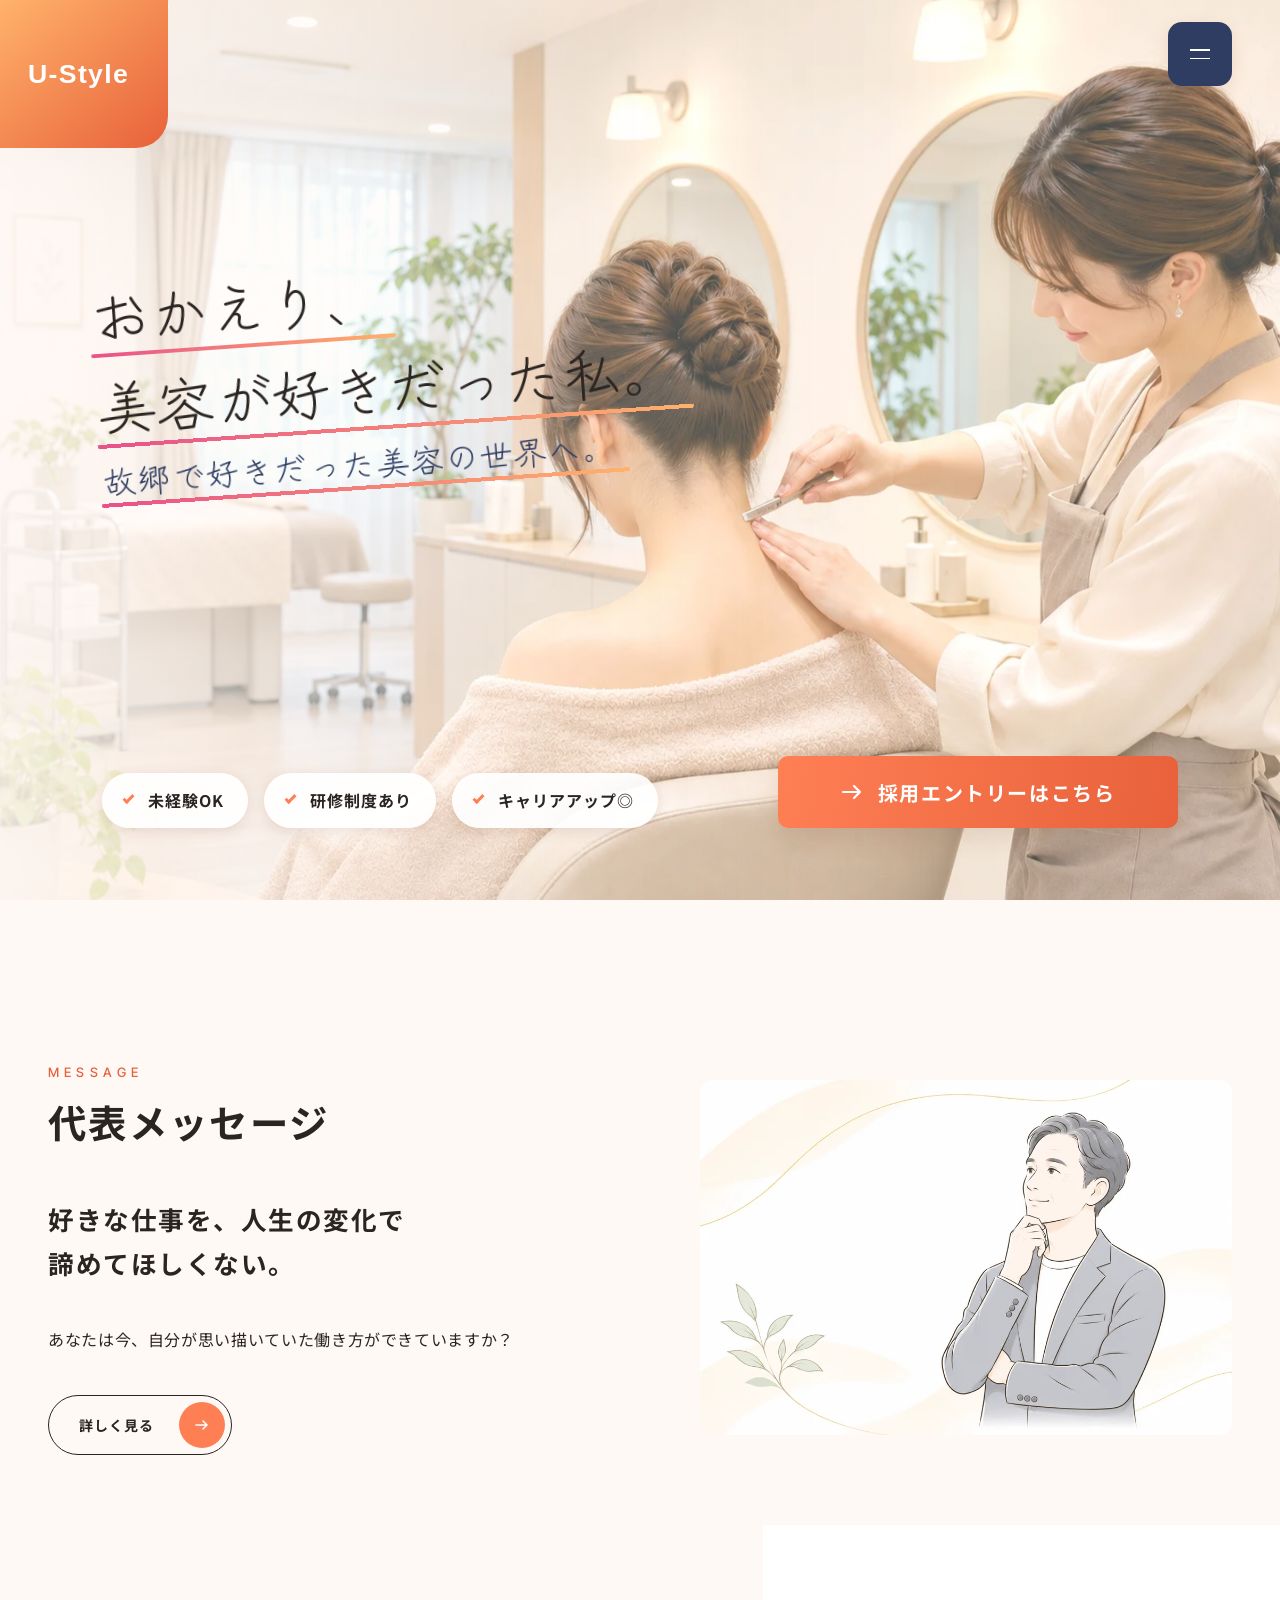
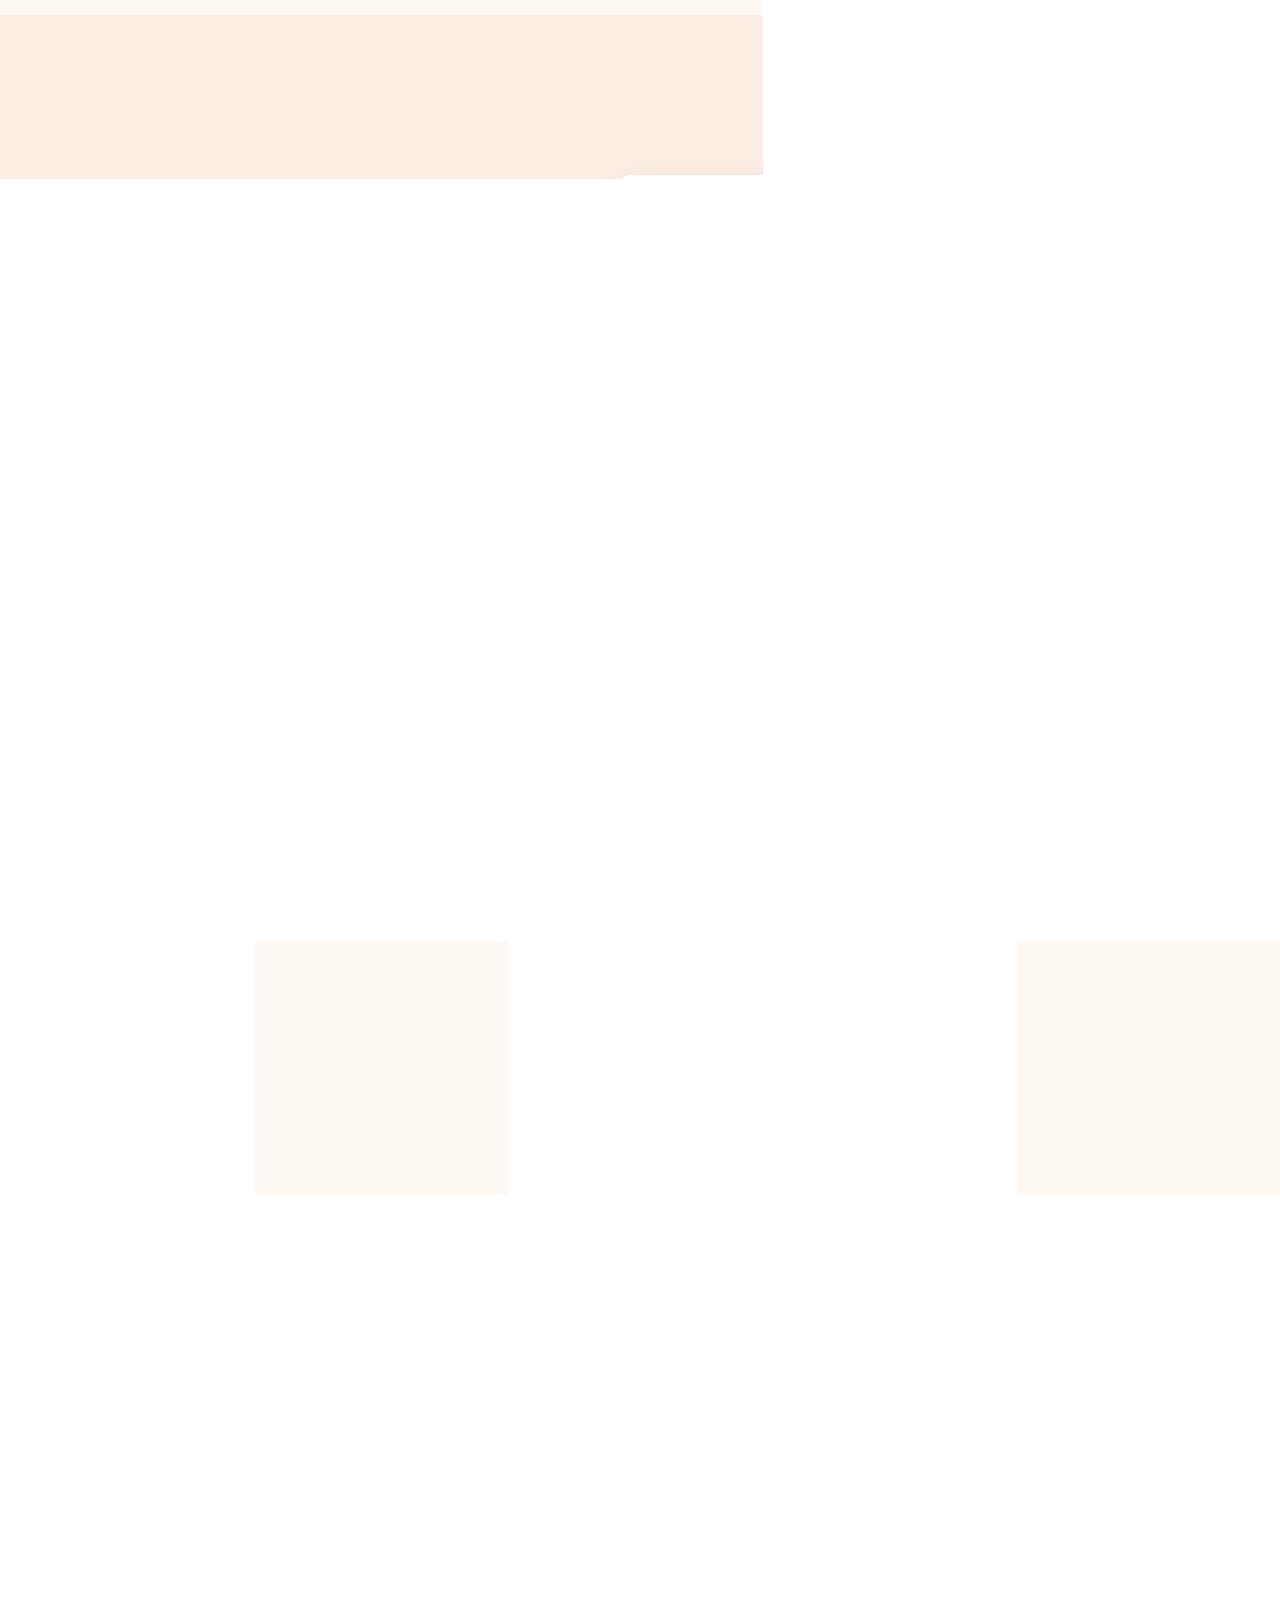
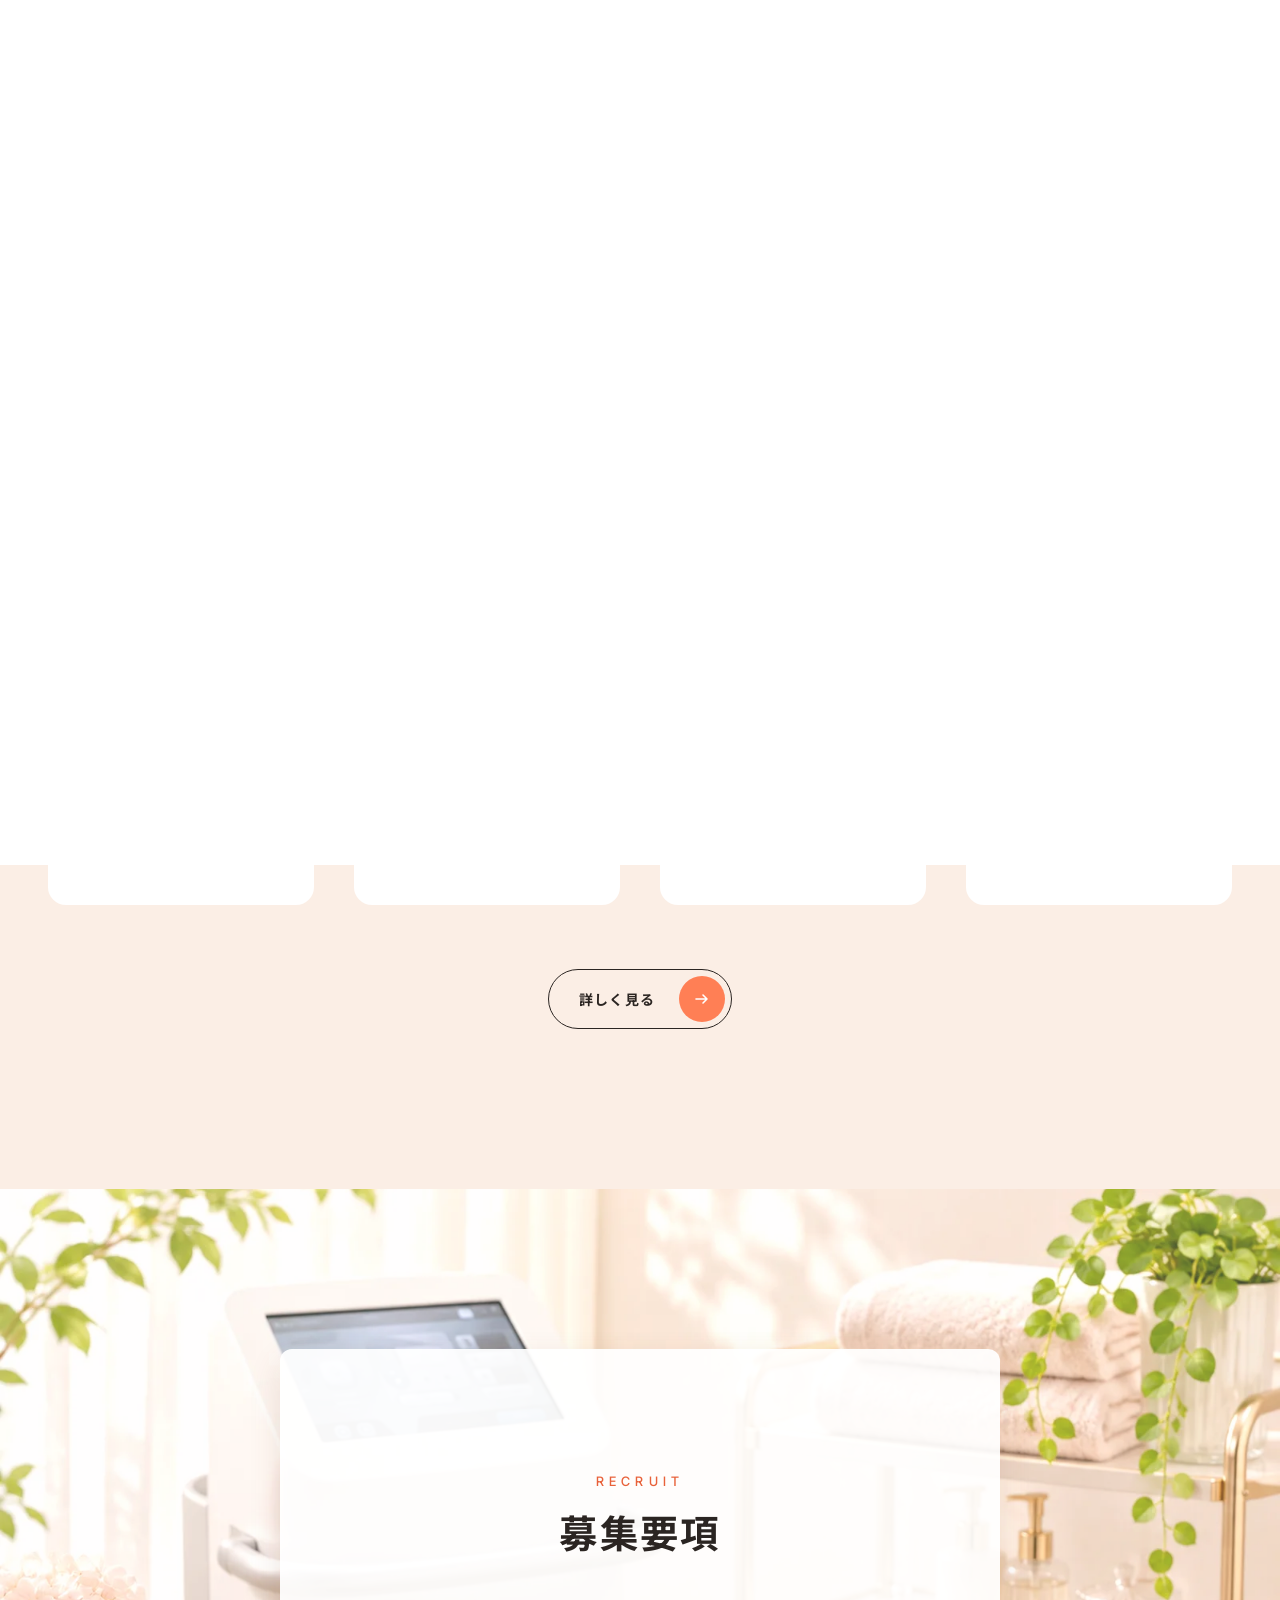
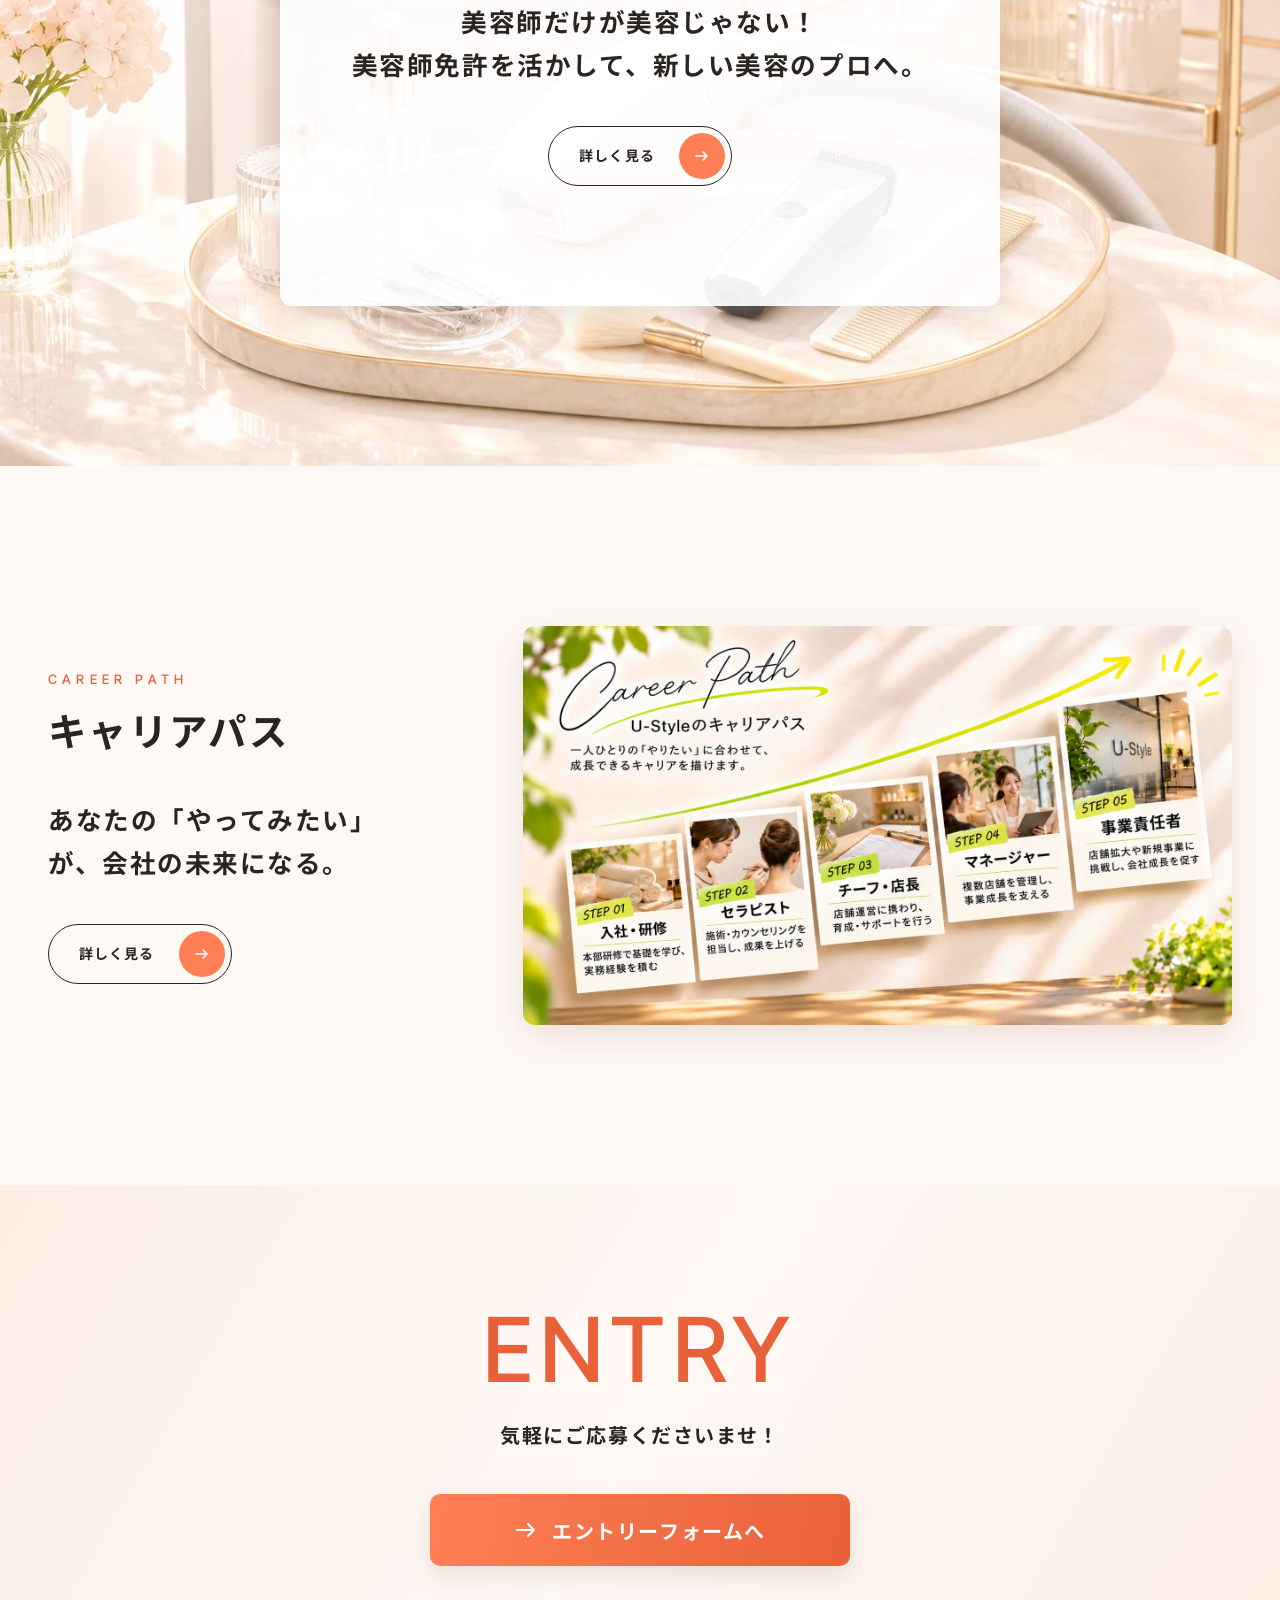
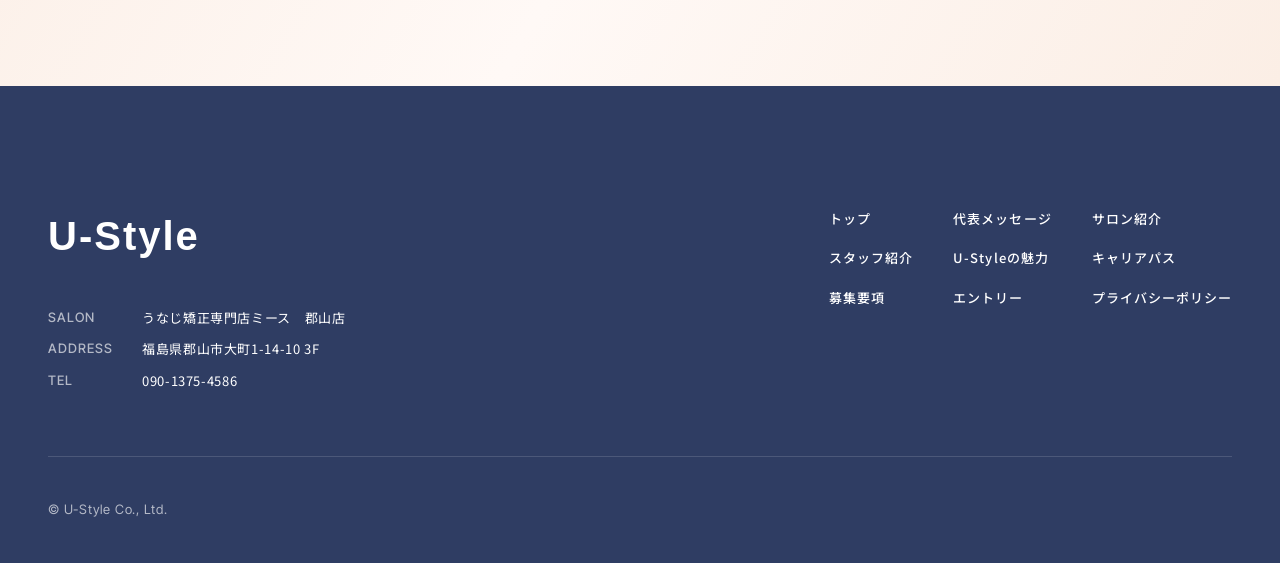
==== index.html @ cb7e6b41 "表示を更新（2026-11-25）" ====
<!doctype html>
<html lang="ja">
<head>
<meta charset="utf-8">
<meta name="viewport" content="width=device-width, initial-scale=1">
<meta name="robots" content="noindex, nofollow">
<meta name="generator" content="SPINOVA HP kit v1.0 master">
<title>U-Style株式会社 採用サイト｜福島県郡山市 うなじ矯正のセラピスト募集</title>
<meta name="description" content="〔会社の説明を1〜2文で。シートの会社紹介から〕">
<meta property="og:type" content="website">
<meta property="og:site_name" content="U-Style株式会社 採用サイト">
<meta property="og:title" content="U-Style株式会社 採用サイト｜福島県郡山市 うなじ矯正のセラピスト募集">
<meta property="og:description" content="〔会社の説明を1〜2文で。シートの会社紹介から〕">
<meta property="og:url" content="https://example-hp.pages.dev/">
<meta property="og:image" content="https://example-hp.pages.dev/assets/ogp.jpg?v=20261124a">
<meta property="og:image:width" content="1200">
<meta property="og:image:height" content="630">
<meta name="twitter:card" content="summary_large_image">
<meta name="twitter:image" content="https://example-hp.pages.dev/assets/ogp.jpg?v=20261124a">
<link rel="preconnect" href="https://fonts.googleapis.com">
<link rel="preconnect" href="https://fonts.gstatic.com" crossorigin>
<link href="https://fonts.googleapis.com/css2?family=Inter+Tight:wght@500;800&family=Noto+Sans+JP:wght@400;500;700&family=Shippori+Mincho+B1:wght@600&family=Zen+Kurenaido&display=swap" rel="stylesheet">
<link rel="icon" href="assets/favicon.ico?v=20261125103106" sizes="any">
<link rel="icon" href="assets/favicon-32.png?v=20261125103106" type="image/png" sizes="32x32">
<link rel="apple-touch-icon" href="assets/apple-touch-icon.png?v=20261125103106">
<link rel="stylesheet" href="tokens.css?v=20261125103106">
<link rel="stylesheet" href="base.css?v=20261125103106">
<link rel="stylesheet" href="style.css?v=20261125103106">
</head>
<body>

<header class="header header--corner">
  <a class="logo" href="./" aria-label="U-Style株式会社 トップへ">
    <img class="logo__w" src="assets/logo_w.svg?v=20261125103106" alt="" width="168" height="60">
    <img class="logo__c" src="assets/logo.svg?v=20261125103106" alt="" width="168" height="60">
  </a>
  <div class="header__acts">
    <button class="menu-btn" type="button" aria-expanded="false" aria-controls="drawer" aria-label="メニューを開く"><span></span><span></span></button>
  </div>
</header>

<div class="drawer" id="drawer">
  <ul class="drawer__list">
    <li style="--i:0"><a href="./"><span class="drawer__en" aria-hidden="true">TOP</span><span class="drawer__ja">トップ</span></a></li>
    <li style="--i:1"><a href="message/"><span class="drawer__en" aria-hidden="true">MESSAGE</span><span class="drawer__ja">代表メッセージ</span></a></li>
    <li style="--i:2"><a href="salon/"><span class="drawer__en" aria-hidden="true">SALON</span><span class="drawer__ja">サロン紹介</span></a></li>
    <li style="--i:3"><a href="staff/"><span class="drawer__en" aria-hidden="true">STAFF</span><span class="drawer__ja">スタッフ紹介</span></a></li>
    <li style="--i:4"><a href="appeal/"><span class="drawer__en" aria-hidden="true">ABOUT U-Style</span><span class="drawer__ja">U-Styleの魅力</span></a></li>
    <li style="--i:5"><a href="career/"><span class="drawer__en" aria-hidden="true">CAREER PATH</span><span class="drawer__ja">キャリアパス</span></a></li>
    <li style="--i:6"><a href="requirements/"><span class="drawer__en" aria-hidden="true">RECRUIT</span><span class="drawer__ja">募集要項</span></a></li>
    <li style="--i:7"><a href="entry/"><span class="drawer__en" aria-hidden="true">ENTRY</span><span class="drawer__ja">エントリー</span></a></li>
    <li style="--i:8"><a href="privacy/"><span class="drawer__en" aria-hidden="true">PRIVACY POLICY</span><span class="drawer__ja">プライバシーポリシー</span></a></li>
  </ul>
</div>

<main>

    <div class="loading" aria-hidden="true"><div class="loading__in"><img class="loading__logo" src="assets/logo.svg?v=20261125103106" alt="" width="168" height="60"></div></div>

    <section class="fv">
    <div class="fv__pics" aria-hidden="true">
      <div class="fv__pic"><img src="assets/fv-care.webp?v=20261125103106" alt="" width="1448" height="1086"></div>
    </div>
    <div class="fv__body" data-on-photo>
      <h1 class="fv__catch"><span class="fv__ln"><span class="fv__tx">おかえり、</span></span><span class="fv__ln"><span class="fv__tx">美容が<wbr>好きだった私。</span></span><span class="fv__ln fv__ln--sub"><span class="fv__tx">故郷で<wbr>好きだった<wbr>美容の<wbr>世界へ。</span></span></h1>
      <ul class="fv__tags" data-todo>
        <li>未経験OK</li>
        <li>研修制度あり</li>
        <li>キャリアアップ◎</li>
      </ul>
      <a class="fv__cta" href="entry/" data-todo><svg viewBox="0 0 24 24" aria-hidden="true"><path d="M3 12h17M14 6l6 6-6 6" fill="none" stroke="currentColor" stroke-width="2.2" stroke-linecap="round" stroke-linejoin="round"/></svg><span>採用エントリーはこちら</span></a>
    </div>
  </section>

    <section class="sec msg" id="message">
    <div class="wrap msg__in">
      <div class="msg__txt rv">
        <div class="hd"><p class="hd__en" aria-hidden="true">MESSAGE</p><h2 class="hd__ja">代表メッセージ</h2></div>
        <p class="msg__lead">好きな仕事を、<wbr>人生の変化で<wbr>諦めてほしくない。</p>
        <p>あなたは今、<wbr>自分が<wbr>思い描いていた<wbr>働き方が<wbr>できていますか？</p>
        <a class="btn" href="message/" data-todo><span>詳しく見る</span><span class="btn__arw" aria-hidden="true"><svg viewBox="0 0 16 16"><path d="M2 8h11M9 4l4 4-4 4" fill="none" stroke="currentColor" stroke-width="1.6" stroke-linecap="round" stroke-linejoin="round"/></svg></span></a>
      </div>
      <figure class="msg__pic rv" style="--rv-delay:.15s"><img src="assets/message.webp?v=20261125103106" alt="" width="1000" height="666" loading="lazy" data-todo></figure>
    </div>
  </section>

    <section class="sec salon" id="salon">
    <div class="wrap salon__in">
      <figure class="salon__pic rv"><img src="assets/salon.webp?v=20261125103106" alt="うなじ矯正専門店ミース 郡山店の入口" width="1200" height="900" loading="lazy"></figure>
      <div class="salon__card rv" style="--rv-delay:.15s" data-on-photo>
        <div class="hd"><p class="hd__en" aria-hidden="true">SALON</p><h2 class="hd__ja">サロン紹介</h2></div>
        <p class="salon__lead">あなたがつくる、<wbr>あなたらしく<wbr>働けるサロン。</p>
        <a class="btn" href="salon/" data-todo><span>詳しく見る</span><span class="btn__arw" aria-hidden="true"><svg viewBox="0 0 16 16"><path d="M2 8h11M9 4l4 4-4 4" fill="none" stroke="currentColor" stroke-width="1.6" stroke-linecap="round" stroke-linejoin="round"/></svg></span></a>
      </div>
    </div>
  </section>

    <section class="sec staff" id="staff">
    <div class="wrap staff__in">
      <div class="staff__txt rv">
        <div class="hd"><p class="hd__en" aria-hidden="true">STAFF</p><h2 class="hd__ja">スタッフ紹介</h2></div>
        <p class="staff__lead">あなたらしさが、<wbr>私たちの<wbr>新しいチカラになる。</p>
        <a class="btn" href="staff/" data-todo><span>詳しく見る</span><span class="btn__arw" aria-hidden="true"><svg viewBox="0 0 16 16"><path d="M2 8h11M9 4l4 4-4 4" fill="none" stroke="currentColor" stroke-width="1.6" stroke-linecap="round" stroke-linejoin="round"/></svg></span></a>
      </div>
      <div class="staff__pics">
        <figure class="staff__pic staff__pic--main rv"><img src="assets/staff.webp?v=20261125103106" alt="スタッフの塩田 真澄さん" width="1086" height="1448" loading="lazy"></figure>
        <figure class="staff__pic staff__pic--sub rv" style="--rv-delay:.2s"><img src="assets/staff-team.webp?v=20261125103106" alt="" width="1200" height="800" loading="lazy"></figure>
      </div>
    </div>
  </section>

    <section class="sec appeal" id="appeal">
    <div class="wrap">
      <div class="hd hd--c rv"><p class="hd__en" aria-hidden="true">ABOUT U-Style</p><h2 class="hd__ja">U-Styleの魅力</h2></div>
      <ul class="pts">
        <li class="pt rv" style="--rv-delay:0.0s">
          <svg class="pt__ic" viewBox="0 0 48 48" aria-hidden="true"><g fill="none" stroke="currentColor" stroke-width="2.2" stroke-linecap="round" stroke-linejoin="round"><path d="M6 12c6-2 12-1 18 3v26c-6-4-12-5-18-3z M42 12c-6-2-12-1-18 3v26c6-4 12-5 18-3z" /><path d="M20 6l2 3M28 6l-2 3M24 4v4"/></g></svg>
          <p class="pt__en" aria-hidden="true" data-todo>SKILL UP SUPPORT</p>
          <h3 class="pt__ttl"><span class="vh">①</span><span class="pt__mk">研修充実</span></h3>
          <p class="pt__txt" data-todo>未経験でも安心の研修・<wbr>サポート体制で、<wbr>確かな技術が<wbr>身につきます。</p>
        </li>
        <li class="pt rv" style="--rv-delay:0.1s">
          <svg class="pt__ic" viewBox="0 0 48 48" aria-hidden="true"><g fill="none" stroke="currentColor" stroke-width="2.2" stroke-linecap="round" stroke-linejoin="round"><circle cx="16" cy="16" r="5"/><circle cx="32" cy="16" r="5"/><path d="M6 36c0-6 4-10 10-10s10 4 10 10M22 36c0-6 4-10 10-10s10 4 10 10"/><circle cx="36" cy="34" r="7"/><path d="M33 31l6 6M39 31l-6 6"/></g></svg>
          <p class="pt__en" aria-hidden="true" data-todo>NO CUSTOMER HUNTING</p>
          <h3 class="pt__ttl"><span class="vh">②</span><span class="pt__mk">集客不要</span></h3>
          <p class="pt__txt" data-todo>本部の集客サポートが<wbr>あるため、<wbr>自分で<wbr>お客様を探す<wbr>必要は<wbr>ありません。</p>
        </li>
        <li class="pt rv" style="--rv-delay:0.2s">
          <svg class="pt__ic" viewBox="0 0 48 48" aria-hidden="true"><g fill="none" stroke="currentColor" stroke-width="2.2" stroke-linecap="round" stroke-linejoin="round"><ellipse cx="20" cy="34" rx="12" ry="4"/><path d="M8 34v-6c0 2 5 4 12 4s12-2 12-4v6"/><ellipse cx="20" cy="28" rx="12" ry="4"/><path d="M8 28v-6c0 2 5 4 12 4s12-2 12-4"/><ellipse cx="20" cy="22" rx="12" ry="4"/><path d="M38 6l1.5 3 3 1.5-3 1.5L38 15l-1.5-3-3-1.5 3-1.5z"/></g></svg>
          <p class="pt__en" aria-hidden="true" data-todo>HIGH INCOME &amp; FLEXIBLE</p>
          <h3 class="pt__ttl"><span class="vh">③</span><span class="pt__mk">高収入、<wbr>自由な勤務体制</span></h3>
          <p class="pt__txt" data-todo>頑張りが<wbr>収入に<wbr>反映される<wbr>インセンティブ制度と、<wbr>ライフスタイルに<wbr>合わせた<wbr>柔軟な<wbr>働き方が<wbr>可能です。</p>
        </li>
        <li class="pt rv" style="--rv-delay:0.3s">
          <svg class="pt__ic" viewBox="0 0 48 48" aria-hidden="true"><g fill="none" stroke="currentColor" stroke-width="2.2" stroke-linecap="round" stroke-linejoin="round"><path d="M6 42h36M10 42V30h7v12M21 42V22h7v20M32 42V14h7v28"/><path d="M34 14V4l8 3-8 3"/></g></svg>
          <p class="pt__en" aria-hidden="true" data-todo>CAREER PATH</p>
          <h3 class="pt__ttl"><span class="vh">④</span><span class="pt__mk">多彩な<wbr>キャリアステップ</span></h3>
          <p class="pt__txt" data-todo>セラピストから<wbr>店長、<wbr>マネージャーまで。<wbr>あなたの<wbr>目標に<wbr>応じて<wbr>成長できる<wbr>環境です。</p>
        </li>
      </ul>
      <div class="sec__more rv"><a class="btn" href="appeal/" data-todo><span>詳しく見る</span><span class="btn__arw" aria-hidden="true"><svg viewBox="0 0 16 16"><path d="M2 8h11M9 4l4 4-4 4" fill="none" stroke="currentColor" stroke-width="1.6" stroke-linecap="round" stroke-linejoin="round"/></svg></span></a></div>
    </div>
  </section>

    <section class="sec req" id="recruit">
    <figure class="req__bg" aria-hidden="true"><img src="assets/recruit.webp?v=20261125103106" alt="" width="1600" height="1200" loading="lazy"></figure>
    <div class="wrap">
      <div class="req__card rv" data-on-photo>
        <div class="hd hd--c"><p class="hd__en" aria-hidden="true">RECRUIT</p><h2 class="hd__ja">募集要項</h2></div>
        <p class="req__lead">美容師だけが<wbr>美容じゃない！<br>美容師免許を<wbr>活かして、<wbr>新しい<wbr>美容のプロへ。</p>
        <a class="btn" href="requirements/" data-todo><span>詳しく見る</span><span class="btn__arw" aria-hidden="true"><svg viewBox="0 0 16 16"><path d="M2 8h11M9 4l4 4-4 4" fill="none" stroke="currentColor" stroke-width="1.6" stroke-linecap="round" stroke-linejoin="round"/></svg></span></a>
      </div>
    </div>
  </section>

    <section class="sec career" id="career">
    <div class="wrap career__in">
      <div class="career__txt rv">
        <div class="hd"><p class="hd__en" aria-hidden="true">CAREER PATH</p><h2 class="hd__ja">キャリアパス</h2></div>
        <p class="career__lead">あなたの<wbr>「やってみたい」が、<wbr>会社の<wbr>未来になる。</p>
        <a class="btn" href="career/" data-todo><span>詳しく見る</span><span class="btn__arw" aria-hidden="true"><svg viewBox="0 0 16 16"><path d="M2 8h11M9 4l4 4-4 4" fill="none" stroke="currentColor" stroke-width="1.6" stroke-linecap="round" stroke-linejoin="round"/></svg></span></a>
      </div>
      <figure class="career__pic rv" style="--rv-delay:.15s"><img src="assets/career.webp?v=20261125103106" alt="キャリアパスの図：入社・研修、セラピスト、チーフ・店長、マネージャー、事業責任者" width="1600" height="902" loading="lazy"></figure>
    </div>
  </section>

    <section class="entry-band" id="entry">
    <div class="wrap entry-band__in rv">
      <p class="entry-band__en" aria-hidden="true">ENTRY</p>
      <p class="entry-band__txt">気軽にご応募くださいませ！</p>
      <a class="fv__cta entry-band__btn" href="entry/" data-todo><svg viewBox="0 0 24 24" aria-hidden="true"><path d="M3 12h17M14 6l6 6-6 6" fill="none" stroke="currentColor" stroke-width="2.2" stroke-linecap="round" stroke-linejoin="round"/></svg><span>エントリーフォームへ</span></a>
    </div>
  </section>

</main>

<footer class="footer">
  <div class="wrap footer__top">
    <div class="footer__co">
      <a class="footer__logo" href="./" aria-label="U-Style株式会社 トップへ"><img src="assets/logo_w.svg?v=20261125103106" alt="" width="168" height="60" loading="lazy"></a>
      <dl class="footer__info">
        <dt>SALON</dt><dd>うなじ矯正専門店ミース　郡山店</dd>
        <dt>ADDRESS</dt><dd>福島県郡山市大町<span class="nb">1-14-10 3F</span></dd>
        <dt>TEL</dt><dd><a class="nb" href="tel:09013754586">090-1375-4586</a></dd>
      </dl>
    </div>
    <ul class="footer__nav">
      <li><a href="./">トップ</a></li>
      <li><a href="message/">代表メッセージ</a></li>
      <li><a href="salon/">サロン紹介</a></li>
      <li><a href="staff/">スタッフ紹介</a></li>
      <li><a href="appeal/">U-Styleの魅力</a></li>
      <li><a href="career/">キャリアパス</a></li>
      <li><a href="requirements/">募集要項</a></li>
      <li><a href="entry/">エントリー</a></li>
      <li><a href="privacy/">プライバシーポリシー</a></li>
    </ul>
  </div>
  <p class="wrap footer__copy">© U-Style Co., Ltd.</p>
</footer>

<script src="site.js?v=20261125103106"></script>
</body>
</html>
---- tokens.css ----
:root {
  
  --c-base: #ffffff;
  --c-cream: #fff9f6;    
  --c-peach: #fbeee5;    
  --c-sub: #ff7f55;      
  --c-sub-deep: #e8613a;
  --c-sub-ink: #a8401f;
  --c-sub-ghost: rgba(255, 255, 255, 0.16);
  --c-accent: #ff7f55;
  --c-accent-2: #ffb26b;  
  --c-pink: #e8508a;      
  --c-navy: #2f3d63;      
  --c-pale: #fbeee5;
  --c-ink: #2b2522;
  --c-ink-soft: #6b5f59;
  --c-line: #efdcd0;
  --c-dark: #2f3d63;
  --c-dark-text: #ffffff;
  --c-dark-soft: rgba(255, 255, 255, 0.64);
  --c-dark-ghost: rgba(255, 255, 255, 0.14);
  --c-on-photo: #ffffff;
  --c-shade: rgba(8, 14, 36, 0.62);
  --c-shade-0: rgba(8, 14, 36, 0);
  --c-shade-side: rgba(12, 26, 69, 0.86);
  --c-wash: rgba(255, 249, 246, 0.86);   
  --c-wash-0: rgba(255, 249, 246, 0);
  --c-veil: rgba(255, 250, 247, 0.18);   
  --c-veil-0: rgba(255, 250, 247, 0.12);
  --c-tag: rgba(255, 255, 255, 0.92);    
  --c-drop: rgba(120, 70, 40, 0.14);     
  --c-ph-1: #f6e6dc;
  --c-ph-2: #8e9bb3;

  
  --ff-body: "Noto Sans JP", "Hiragino Sans", "Hiragino Kaku Gothic ProN", "Yu Gothic", sans-serif;
  --ff-en: "Inter Tight", "Helvetica Neue", Arial, sans-serif;
  --ff-min: "Shippori Mincho B1", "Hiragino Mincho ProN", "Yu Mincho", serif;
  --ff-hand: "Zen Kurenaido", "Klee One", "Hiragino Maru Gothic ProN", sans-serif;   

  
  --fs-body: 15px;
  --fw-body: 400;
  --lh-body: 1.95;
  --ls-body: 0.04em;
  --fs-small: 13px;
  --fs-label: 14px;
  --fs-nav: 14px;
  --fs-input: 16px;
  --fs-lead: clamp(22px, 2.8vw, 42px);
  --lh-lead: 1.55;
  --fs-head: clamp(20px, 2.2vw, 30px);
  --lh-head: 1.6;
  --fs-en-l: clamp(40px, 6.4vw, 112px);
  --lh-en: 0.9;
  --ls-en: -0.04em;

  
  --sp-1: 8px;
  --sp-p: 16px;
  --sp-b: 32px;
  --sp-g: 48px;
  --sp-s: 80px;
  --sec-y: 96px;
  --gutter: 20px;
  --frame: 10px;
  --wrap: 1200px;
  --radius: 12px;

  
  --header-h: 64px;
  --btn-arw: 40px;
  --label-col: 7em;

  
  --ease: cubic-bezier(0.22, 1, 0.36, 1);
  --dur-rv: 0.9s;
  --loading-dur: 1.4s;   
}
@media (min-width: 960px) {
  :root {
    --fs-body: 16px;
    --sp-p: 20px;
    --sp-b: 40px;
    --sp-g: 64px;
    --sp-s: 120px;
    --sec-y: 160px;
    --gutter: 48px;
    --frame: 16px;
    --header-h: 88px;
    --btn-arw: 46px;
  }
}
@media (min-width: 1600px) {
  :root { --fs-body: 17px; --wrap: 1400px; --sp-s: 140px; --sec-y: 190px; }
}
---- base.css ----
*, *::before, *::after { box-sizing: border-box; }
html { -webkit-text-size-adjust: 100%; scroll-padding-top: var(--header-h); }
body {
  margin: 0;
  background: var(--c-base);
  color: var(--c-ink);
  font-family: var(--ff-body);
  font-size: var(--fs-body);
  font-weight: var(--fw-body);
  line-height: var(--lh-body);
  letter-spacing: var(--ls-body);
  line-break: strict;
  word-break: keep-all;
  overflow-wrap: anywhere;
  overflow-x: clip;
}
img, svg { display: block; max-width: 100%; height: auto; }
a { color: inherit; text-decoration: none; }
ul, ol, dl, dd, figure { margin: 0; padding: 0; list-style: none; }
h1, h2, h3, p { margin: 0; font-weight: inherit; }

.nb { white-space: nowrap; }
.cl { display: inline-block; max-width: 100%; }
.vh { position: absolute; width: 1px; height: 1px; overflow: hidden; clip-path: inset(50%); white-space: nowrap; }

.wrap { width: min(100% - var(--gutter) * 2, var(--wrap)); margin-inline: auto; }
.sec { position: relative; padding-block: var(--sec-y); }
.txt { display: grid; gap: var(--sp-p); }
.lead { font-family: var(--ff-min); font-weight: 600; font-size: var(--fs-lead); line-height: var(--lh-lead); letter-spacing: 0.06em; }
.head3 { font-size: var(--fs-head); line-height: var(--lh-head); font-weight: 700; letter-spacing: 0.06em; }

.ttl { display: grid; gap: var(--sp-p); }
.ttl__en {
  display: flex;
  flex-wrap: wrap;
  column-gap: 0.22em;
  font-family: var(--ff-en);
  font-weight: 800;
  font-size: var(--fs-en-l);
  line-height: var(--lh-en);
  letter-spacing: var(--ls-en);
}
.ttl__ja { display: flex; align-items: center; gap: 12px; font-size: var(--fs-label); font-weight: 500; letter-spacing: 0.12em; }
.ttl__ja::before { content: ""; width: 24px; height: 1px; background: currentColor; }

.mask { display: block; overflow: hidden; white-space: nowrap; padding: 0.14em 0.1em 0.08em; margin: -0.14em -0.1em -0.08em; }
.mask > span { display: block; transform: translateY(105%); transition: transform 1.1s var(--ease); }
.is-on > .mask > span { transform: none; transition-delay: calc(var(--m, 0) * 0.1s); }   

.btn {
  display: inline-flex;
  align-items: center;
  gap: 24px;
  padding: 6px 6px 6px 30px;
  border: 1px solid currentColor;
  border-radius: 999px;
  font-size: var(--fs-label);
  font-weight: 700;
  letter-spacing: 0.08em;
  transition: background-color 0.35s var(--ease), color 0.35s var(--ease), border-color 0.35s var(--ease);
}
.btn__arw {
  display: grid;
  place-items: center;
  width: var(--btn-arw);
  aspect-ratio: 1;
  border-radius: 50%;
  background: var(--c-sub);
  color: var(--c-base);
  transition: transform 0.35s var(--ease);
}
.btn__arw svg { width: 16px; }
.btn--w .btn__arw { background: var(--c-base); color: var(--c-sub); }
@media (hover: hover) {
  .btn:hover { background: var(--c-ink); color: var(--c-base); border-color: var(--c-ink); }
  .btn--w:hover { background: var(--c-base); color: var(--c-sub-deep); border-color: var(--c-base); }
  .btn:hover .btn__arw { transform: translateX(4px); }
}

.header {
  position: fixed;
  inset: 0 0 auto;
  z-index: 50;
  height: var(--header-h);
  display: flex;
  align-items: center;
  justify-content: space-between;
  padding-inline: var(--gutter);
  color: var(--c-on-photo);
  transition: background-color 0.4s var(--ease), color 0.4s var(--ease), box-shadow 0.4s var(--ease);
}
.header.is-scrolled { background: var(--c-base); color: var(--c-ink); box-shadow: 0 1px 0 var(--c-line); }
.logo { position: relative; display: block; width: clamp(150px, 14vw, 230px); }
.logo img { width: 100%; height: auto; transition: opacity 0.4s var(--ease); }
.logo__c { position: absolute; inset: 0; opacity: 0; }
.header.is-scrolled .logo__w { opacity: 0; }
.header.is-scrolled .logo__c { opacity: 1; }
.nav { display: none; }
.nav__list { display: flex; gap: clamp(24px, 2.4vw, 44px); font-size: var(--fs-nav); font-weight: 500; letter-spacing: 0.08em; white-space: nowrap; }
.nav__list a { position: relative; }
.nav__list a::after { content: ""; position: absolute; left: 0; right: 0; bottom: -6px; height: 1px; background: currentColor; transform: scaleX(0); transform-origin: right; transition: transform 0.4s var(--ease); }
.nav__list a[aria-current="page"]::after { transform: scaleX(1); }
@media (hover: hover) { .nav__list a:hover::after { transform: scaleX(1); transform-origin: left; } }
.header__acts { display: flex; align-items: center; gap: 10px; }
.pill {
  display: none;
  place-items: center;
  min-height: 44px;
  padding-inline: 26px;
  border-radius: 999px;
  background: var(--c-sub);
  color: var(--c-base);
  font-family: var(--ff-en);
  font-weight: 500;
  font-size: var(--fs-label);
  letter-spacing: 0.08em;
}
.menu-btn {
  display: grid;
  place-content: center;
  gap: 7px;
  width: 48px;
  aspect-ratio: 1;
  border: 0;
  border-radius: 50%;
  background: var(--c-sub);
  cursor: pointer;
}
.menu-btn span { display: block; width: 20px; height: 1.5px; background: var(--c-base); transition: transform 0.4s var(--ease); }
.menu-btn[aria-expanded="true"] span:first-child { transform: translateY(4.25px) rotate(45deg); }
.menu-btn[aria-expanded="true"] span:last-child { transform: translateY(-4.25px) rotate(-45deg); }
@media (min-width: 960px) {
  .nav { display: block; margin-left: auto; margin-right: clamp(28px, 2.6vw, 48px); }
  .pill { display: inline-grid; }
  .menu-btn { display: none; }
}

.drawer {
  position: fixed;
  inset: 0;
  z-index: 40;
  display: flex;
  flex-direction: column;
  gap: var(--sp-g);
  padding: calc(var(--header-h) + var(--sp-b)) var(--gutter) var(--sp-g);
  overflow: hidden auto;
  overscroll-behavior: contain;
  background: var(--c-sub);
  color: var(--c-base);
  clip-path: circle(0 at calc(100% - var(--gutter) - 24px) calc(var(--header-h) / 2));
  visibility: hidden;
  transition: clip-path 0.6s cubic-bezier(0.7, 0, 0.3, 1), visibility 0s 0.6s;
}
.drawer.is-open { clip-path: circle(150% at calc(100% - var(--gutter) - 24px) calc(var(--header-h) / 2)); visibility: visible; transition: clip-path 0.7s cubic-bezier(0.7, 0, 0.3, 1); }
.drawer > :first-child { margin-top: auto; }
.drawer > :last-child { margin-bottom: auto; }
.drawer__list { display: grid; gap: var(--sp-p); }
.drawer__list a { display: grid; gap: 2px; }
.drawer__en { font-family: var(--ff-en); font-weight: 800; font-size: 34px; line-height: 1; letter-spacing: -0.03em; }
.drawer__ja { font-size: var(--fs-small); letter-spacing: 0.12em; opacity: 0.8; }

.drawer__row { display: flex; align-items: center; justify-content: space-between; gap: var(--sp-p); }
.drawer__pm { position: relative; flex: none; width: 44px; aspect-ratio: 1; padding: 0; border: 1px solid var(--c-sub-ghost); border-radius: 50%; background: none; color: inherit; cursor: pointer; }
.drawer__pm::before, .drawer__pm::after { content: ""; position: absolute; left: 50%; top: 50%; width: 14px; height: 1.5px; margin: -0.75px 0 0 -7px; background: currentColor; transition: transform 0.35s var(--ease); }
.drawer__pm::after { transform: rotate(90deg); }
.drawer__has-sub.is-sub-open .drawer__pm::after { transform: none; }
.drawer__fold { display: grid; grid-template-rows: 0fr; visibility: hidden; transition: grid-template-rows 0.4s var(--ease), visibility 0s 0.4s; }
.drawer__has-sub.is-sub-open .drawer__fold { grid-template-rows: 1fr; visibility: visible; transition: grid-template-rows 0.4s var(--ease); }
.drawer__sub { display: grid; gap: var(--sp-1); min-height: 0; overflow: hidden; padding-left: var(--sp-p); }
.drawer__sub > li:first-child { padding-top: var(--sp-p); }
.drawer__sub a { display: block; padding-block: 4px; font-size: var(--fs-label); letter-spacing: 0.08em; }
.drawer__tel { display: grid; gap: 2px; padding-top: var(--sp-b); border-top: 1px solid var(--c-sub-ghost); }
.drawer__tel-label { font-size: var(--fs-small); }
.drawer__tel-num { font-family: var(--ff-en); font-weight: 500; font-size: 26px; letter-spacing: 0.04em; }
.drawer li, .drawer__tel { opacity: 0; }
.drawer.is-open li, .drawer.is-open .drawer__tel { animation: drawer-in 0.7s var(--ease) calc(0.25s + var(--i, 0) * 0.06s) both; }
@keyframes drawer-in { from { opacity: 0; transform: translateY(24px); } to { opacity: 1; transform: none; } }
@media (min-width: 960px) { .drawer { display: none; } }
html.is-locked { overflow: hidden; }

.sub-hero { padding-top: calc(var(--header-h) + var(--sp-s)); padding-bottom: var(--sp-g); }
.sub-hero + .sec { padding-top: var(--sp-g); }
.sub-hero__head { display: grid; gap: var(--sp-b); }
.crumb { display: flex; flex-wrap: wrap; gap: 0 12px; font-size: var(--fs-small); color: var(--c-ink-soft); }
.crumb li + li::before { content: "/"; margin-right: 12px; }

.info { display: grid; grid-template-columns: var(--label-col) 1fr; border-top: 1px solid var(--c-line); }
.info dt, .info dd { padding-block: var(--sp-p); border-bottom: 1px solid var(--c-line); }
.info dt { font-weight: 700; letter-spacing: 0.08em; }
.info dd { padding-left: var(--sp-p); }
@media (max-width: 599px) {
  .info { grid-template-columns: 1fr; }
  .info dt { padding-bottom: 0; border-bottom: 0; }
  .info dd { padding-left: 0; padding-top: var(--sp-1); }
}

.form { display: grid; gap: var(--sp-b); }
.field { display: grid; gap: var(--sp-1); }
.field__label { display: flex; align-items: center; gap: 10px; font-weight: 700; letter-spacing: 0.06em; }
.field__req { padding: 2px 8px; border-radius: 4px; background: var(--c-sub); color: var(--c-base); font-size: var(--fs-small); font-weight: 500; line-height: 1.6; }
.field__input {
  width: 100%;
  min-height: 52px;
  padding: 12px 16px;
  border: 1px solid var(--c-line);
  border-radius: 8px;
  background: var(--c-base);
  color: var(--c-ink);
  font: inherit;
  font-size: var(--fs-input);
}
textarea.field__input { min-height: 200px; resize: vertical; }

select.field__input {
  appearance: none;
  padding-right: 48px;
  background-image: linear-gradient(45deg, transparent 50%, currentColor 50%), linear-gradient(135deg, currentColor 50%, transparent 50%);
  background-position: calc(100% - 26px) 50%, calc(100% - 20px) 50%;
  background-size: 6px 6px;
  background-repeat: no-repeat;
}
.form__agree { display: flex; align-items: center; justify-content: center; gap: 10px; }
.form__send { justify-self: center; min-width: min(100%, 320px); justify-content: space-between; cursor: pointer; background: transparent; font: inherit; color: inherit; }

.footer { position: relative; overflow: hidden; background: var(--c-dark); color: var(--c-dark-text); padding-top: var(--sp-s); font-size: var(--fs-small); }
.footer__top { display: grid; gap: var(--sp-g); padding-bottom: var(--sp-g); border-bottom: 1px solid var(--c-dark-ghost); }
.footer__co { display: grid; gap: var(--sp-b); }
.footer__logo { display: block; width: min(240px, 70%); }
.footer__info { display: grid; grid-template-columns: 6em 1fr; gap: 8px 16px; line-height: 1.8; }
.footer__info dt { font-family: var(--ff-en); font-weight: 500; letter-spacing: 0.08em; color: var(--c-dark-soft); }
.footer__nav { display: grid; grid-template-columns: repeat(2, max-content); gap: 14px 40px; font-weight: 500; letter-spacing: 0.08em; }
.footer__copy { padding-block: var(--sp-b); font-family: var(--ff-en); color: var(--c-dark-soft); letter-spacing: 0.06em; }
@media (min-width: 960px) {
  .footer__top { grid-template-columns: 1fr auto; align-items: start; }
  .footer__nav { grid-template-columns: repeat(3, max-content); }
}

.loading { position: fixed; inset: 0; z-index: 90; display: grid; place-items: center; background: var(--c-base); pointer-events: none; animation: loading-out 0.8s var(--ease) var(--loading-dur) forwards; }
.loading__logo { width: min(220px, 56vw); animation: loading-in 0.9s var(--ease) both; }
@keyframes loading-out { to { opacity: 0; visibility: hidden; } }
@keyframes loading-in { from { opacity: 0; transform: translateY(12px); } }
@media (prefers-reduced-motion: reduce) { .loading { display: none; } }

.rv { opacity: 0; transform: translateY(28px); transition: opacity var(--dur-rv) var(--ease), transform var(--dur-rv) var(--ease); }
.rv.is-on { opacity: 1; transform: none; transition-delay: var(--rv-delay, 0s); }

@media (prefers-reduced-motion: reduce) {
  *, *::before, *::after { animation-duration: 0.01ms !important; animation-iteration-count: 1 !important; transition-duration: 0.01ms !important; }
}
---- style.css ----
.fv__photo, .about__photo, .media__img, .company__photo, .duo__photo, .row__img { overflow: hidden; background: var(--c-ph-1); }
.about__photo, .media__img, .company__photo, .row__img { position: relative; }
.fv__photo img, .about__photo img, .media__img img, .company__photo img, .duo__photo img, .row__img img { width: 100%; height: 100%; object-fit: cover; }

.header--corner { align-items: flex-start; padding-left: 0; padding-top: 0; }
.header--corner .logo { display: grid; place-items: center; width: 108px; height: 92px; padding: 0 16px; border-bottom-right-radius: 22px; background: linear-gradient(140deg, var(--c-accent-2), var(--c-sub-deep)); }
.header--corner .logo__c { display: none; }
.header--corner.is-scrolled .logo__w { opacity: 1; }
.header--corner .header__acts { padding-top: 14px; }
.header--corner .menu-btn { display: grid; width: 52px; border-radius: 12px; background: var(--c-navy); box-shadow: 0 6px 18px var(--c-drop); }
.header--corner.is-scrolled { background: none; box-shadow: none; }
#drawer { display: flex; background: var(--c-navy); }
@media (min-width: 960px) {
  .header--corner .logo { width: 168px; height: 148px; padding: 0 28px; border-bottom-right-radius: 32px; }
  .header--corner .header__acts { padding-top: 22px; }
  .header--corner .menu-btn { width: 64px; border-radius: 14px; }
}

.fv { position: relative; height: 100svh; min-height: 600px; overflow: hidden; background: var(--c-cream); }
.fv__pics { position: absolute; inset: 0; }
.fv__pic { position: absolute; inset: 0; overflow: hidden; background: var(--c-ph-1); }
.fv__pic img { width: 100%; height: 100%; object-fit: cover; object-position: 90% 0; animation: fv-zoom 3.5s var(--ease) both; }
.fv__pic::after { content: ""; position: absolute; inset: 0; background: linear-gradient(180deg, var(--c-veil) 0, var(--c-veil) 34%, var(--c-wash) 62%, var(--c-wash) 100%); }
.fv__body { position: absolute; z-index: 2; left: var(--gutter); right: var(--gutter); bottom: var(--sp-b); display: grid; gap: var(--sp-p); }
.fv__catch { display: grid; gap: 6px; justify-items: start; font-family: var(--ff-hand); font-weight: 400; font-size: clamp(30px, 8.6vw, 40px); line-height: 1.3; letter-spacing: 0.04em; color: var(--c-ink); transform: rotate(-4deg); transform-origin: left bottom; }
.fv__ln { position: relative; padding: 0 4px 8px; }
.fv__ln::after { content: ""; position: absolute; left: 0; right: -10px; bottom: 2px; height: 3px; border-radius: 3px; background: linear-gradient(90deg, var(--c-pink), var(--c-accent-2)); transform: scaleX(0); transform-origin: left; animation: fv-line 0.9s var(--ease) calc(0.9s + var(--n, 0) * 0.25s) both; }
.fv__ln:nth-child(2) { --n: 1; }
.fv__ln:nth-child(3) { --n: 2; }
.fv__ln--sub { font-size: 0.56em; color: var(--c-navy); }
.fv__tx { display: block; animation: fv-in 1s var(--ease) calc(0.6s + var(--n, 0) * 0.25s) both; }
.fv__tags { display: flex; flex-wrap: wrap; gap: 10px; margin-top: var(--sp-1); font-size: var(--fs-small); font-weight: 700; letter-spacing: 0.06em; }
.fv__tags li { position: relative; padding: 9px 18px 9px 38px; border-radius: 999px; background: var(--c-tag); box-shadow: 0 4px 14px var(--c-drop); animation: fv-in 0.9s var(--ease) calc(1.5s + var(--n, 0) * 0.12s) both; }
.fv__tags li:nth-child(2) { --n: 1; }
.fv__tags li:nth-child(3) { --n: 2; }
.fv__tags li::before { content: ""; position: absolute; left: 17px; top: 50%; width: 11px; height: 6px; margin-top: -5px; border-left: 3px solid var(--c-sub); border-bottom: 3px solid var(--c-sub); transform: rotate(-45deg); }
.fv__cta { display: flex; align-items: center; justify-content: center; gap: 14px; min-height: 60px; padding: 0 32px; border-radius: 10px; background: linear-gradient(100deg, var(--c-sub), var(--c-sub-deep)); color: var(--c-base); font-size: 19px; font-weight: 700; letter-spacing: 0.08em; box-shadow: 0 10px 24px var(--c-drop); animation: fv-in 0.9s var(--ease) 1.8s both; }
.fv__cta svg { width: 24px; flex: none; transition: transform 0.4s var(--ease); }
.fv__cta:hover svg { transform: translateX(5px); }
@keyframes fv-zoom { from { transform: scale(1.2); } }
@keyframes fv-in { from { opacity: 0; transform: translateY(18px); } }
@keyframes fv-line { to { transform: scaleX(1); } }
body:has(.loading) :is(.fv__pic img, .fv__tx, .fv__tags li, .fv__cta) { animation-delay: calc(var(--loading-dur) + 0.2s + var(--n, 0) * 0.2s); }
body:has(.loading) .fv__ln::after { animation-delay: calc(var(--loading-dur) + 0.6s + var(--n, 0) * 0.25s); }
@media (min-width: 960px) {
  .fv { min-height: 640px; max-height: 1080px; }
  .fv__pic img { object-position: 50% 10%; }
  .fv__pic::after { background: linear-gradient(90deg, var(--c-wash) 0, var(--c-veil) 46%, var(--c-veil-0) 72%), var(--c-veil-0); }
  .fv__body { left: 8%; right: 8%; top: 31%; bottom: 8%; grid-template-columns: auto 1fr; grid-template-rows: auto 1fr; column-gap: var(--sp-g); row-gap: 0; }
  .fv__catch { grid-column: 1 / -1; font-size: clamp(50px, 4.4vw, 80px); gap: 10px; }
  .fv__ln::after { height: 4px; }
  .fv__tags { align-self: end; gap: 16px; font-size: 16px; }
  .fv__tags li { padding: 12px 24px 12px 46px; }
  .fv__tags li::before { left: 21px; }
  .fv__cta { align-self: end; justify-self: end; min-width: 400px; min-height: 72px; font-size: 20px; }
}
@media (prefers-reduced-motion: reduce) {
  .fv :is(.fv__pic img, .fv__tx, .fv__tags li, .fv__cta) { animation: none; }
  .fv .fv__ln::after { animation: none; transform: none; }
}

.hd { display: grid; gap: 10px; justify-items: start; }
.hd--c { justify-items: center; text-align: center; }
.hd__en { font-family: var(--ff-en); font-weight: 500; font-size: var(--fs-small); letter-spacing: 0.4em; color: var(--c-sub-deep); }
.hd__ja { font-size: clamp(26px, 3vw, 40px); font-weight: 700; line-height: 1.4; letter-spacing: 0.06em; }
.sec__more { margin-top: var(--sp-g); display: flex; justify-content: center; }
.msg__lead, .salon__lead, .staff__lead, .career__lead, .req__lead { font-size: clamp(19px, 2vw, 26px); font-weight: 700; line-height: 1.7; letter-spacing: 0.06em; }

.msg { background: var(--c-cream); }
.msg__in { display: grid; gap: var(--sp-g); align-items: center; }
.msg__txt { display: grid; gap: var(--sp-b); justify-items: start; }
.msg__txt > .hd { margin-bottom: var(--sp-1); }
.msg__pic { overflow: hidden; border-radius: var(--radius); background: var(--c-peach); }
.msg__pic img { width: 100%; aspect-ratio: 3 / 2; object-fit: cover; }
@media (min-width: 960px) { .msg__in { grid-template-columns: 1fr 1fr; column-gap: var(--sp-s); } }

.salon { background: var(--c-peach); }
.salon__in { display: grid; }
.salon__pic { overflow: hidden; border-radius: var(--radius); }
.salon__pic img { width: 100%; aspect-ratio: 4 / 3; object-fit: cover; }
.salon__card { position: relative; display: grid; gap: var(--sp-b); justify-items: start; margin: calc(var(--sp-g) * -1) var(--sp-p) 0; padding: var(--sp-g) var(--sp-b); border-radius: var(--radius); background: var(--c-base); box-shadow: 0 12px 32px var(--c-drop); }
@media (min-width: 960px) {
  .salon__in { grid-template-columns: 7fr 5fr; align-items: center; }
  .salon__card { margin: 0 0 0 calc(var(--sp-s) * -1); padding: var(--sp-s) var(--sp-g); }
}

.staff { background: var(--c-cream); overflow: hidden; }
.staff__in { display: grid; gap: var(--sp-g); align-items: center; }
.staff__txt { display: grid; gap: var(--sp-b); justify-items: start; }
.staff__pics { position: relative; padding-bottom: 18%; }
.staff__pic { overflow: hidden; border-radius: var(--radius); }
.staff__pic img { width: 100%; height: 100%; object-fit: cover; }
.staff__pic--main { width: 62%; aspect-ratio: 3 / 4; }
.staff__pic--main img { object-position: 50% 10%; }
.staff__pic--sub { position: absolute; right: 0; bottom: 0; width: 54%; aspect-ratio: 3 / 2; border: 6px solid var(--c-base); box-shadow: 0 12px 32px var(--c-drop); }
@media (min-width: 960px) { .staff__in { grid-template-columns: 5fr 7fr; column-gap: var(--sp-s); } .staff__pics { padding-bottom: 12%; } .staff__pic--main { width: 56%; margin-left: 6%; } }

.appeal { background: var(--c-peach); }
.pts { display: grid; gap: var(--sp-b); margin-top: var(--sp-g); }
.pt { display: grid; gap: var(--sp-p); justify-items: center; align-content: start; padding: var(--sp-g) var(--sp-p); border-radius: calc(var(--radius) * 1.5); background: var(--c-base); text-align: center; }
.pt__ic { width: 64px; color: var(--c-sub-deep); }
.pt__en { font-family: var(--ff-en); font-weight: 500; font-size: var(--fs-small); letter-spacing: 0.12em; color: var(--c-sub-deep); }
.pt__ttl { font-size: clamp(20px, 1.6vw, 23px); font-weight: 700; line-height: 1.45; letter-spacing: 0.04em; }
.pt__mk { padding: 0 4px; background: linear-gradient(transparent 62%, var(--c-peach) 62%); -webkit-box-decoration-break: clone; box-decoration-break: clone; }
.pt__txt { font-size: var(--fs-label); line-height: 1.9; color: var(--c-ink-soft); }
@media (min-width: 640px) { .pts { grid-template-columns: repeat(2, 1fr); } }
@media (min-width: 1100px) { .pts { grid-template-columns: repeat(4, 1fr); } }

.req { overflow: hidden; }
.req__bg { position: absolute; inset: 0; }
.req__bg img { width: 100%; height: 100%; object-fit: cover; }
.req__bg::after { content: ""; position: absolute; inset: 0; background: var(--c-veil); }
.req__card { position: relative; display: grid; gap: var(--sp-b); justify-items: center; max-width: 720px; margin-inline: auto; padding: var(--sp-g) var(--sp-b); border-radius: var(--radius); background: var(--c-tag); text-align: center; box-shadow: 0 12px 32px var(--c-drop); }
@media (min-width: 960px) { .req__card { padding: var(--sp-s) var(--sp-g); } }

.career { background: var(--c-cream); }
.career__in { display: grid; gap: var(--sp-g); }
.career__txt { display: grid; gap: var(--sp-b); justify-items: start; }
.career__pic { overflow: hidden; border-radius: var(--radius); box-shadow: 0 12px 32px var(--c-drop); }
.career__pic img { width: 100%; aspect-ratio: 1600 / 902; object-fit: cover; }
@media (min-width: 960px) { .career__in { grid-template-columns: 4fr 8fr; align-items: center; column-gap: var(--sp-s); } }

.entry-band { padding-block: var(--sp-s); background: linear-gradient(120deg, var(--c-peach), var(--c-cream) 50%, var(--c-peach)); }
.entry-band__in { display: grid; gap: var(--sp-p); justify-items: center; text-align: center; }
.entry-band__en { font-family: var(--ff-en); font-weight: 500; font-size: clamp(48px, 7vw, 96px); line-height: 1; letter-spacing: 0.08em; color: var(--c-sub-deep); }
.entry-band__txt { font-size: clamp(17px, 1.6vw, 20px); font-weight: 700; letter-spacing: 0.08em; }
.entry-band__btn { justify-self: center; margin-top: var(--sp-p); width: min(100%, 420px); animation: none; }

.cards { display: grid; gap: var(--sp-b); }
.card { display: grid; gap: var(--sp-p); padding: var(--sp-b); border-radius: var(--radius); background: var(--c-sub-ink); color: var(--c-base); }
.card__no { font-family: var(--ff-en); font-weight: 800; font-size: 48px; line-height: 1; color: var(--c-accent); }
@media (min-width: 960px) { .cards { grid-template-columns: repeat(3, 1fr); } }

.rows { display: grid; gap: var(--sp-s); }
.row { display: grid; gap: var(--sp-b); }
.row__img { aspect-ratio: 3 / 2; border-radius: var(--radius); }
.row__txt { display: grid; gap: var(--sp-p); align-content: center; }
@media (min-width: 960px) {
  .row { grid-template-columns: 1fr 1fr; column-gap: var(--sp-s); }
  .row:nth-child(even) .row__img { order: 2; }
}

.contact__in { display: grid; gap: var(--sp-g); max-width: 760px; }
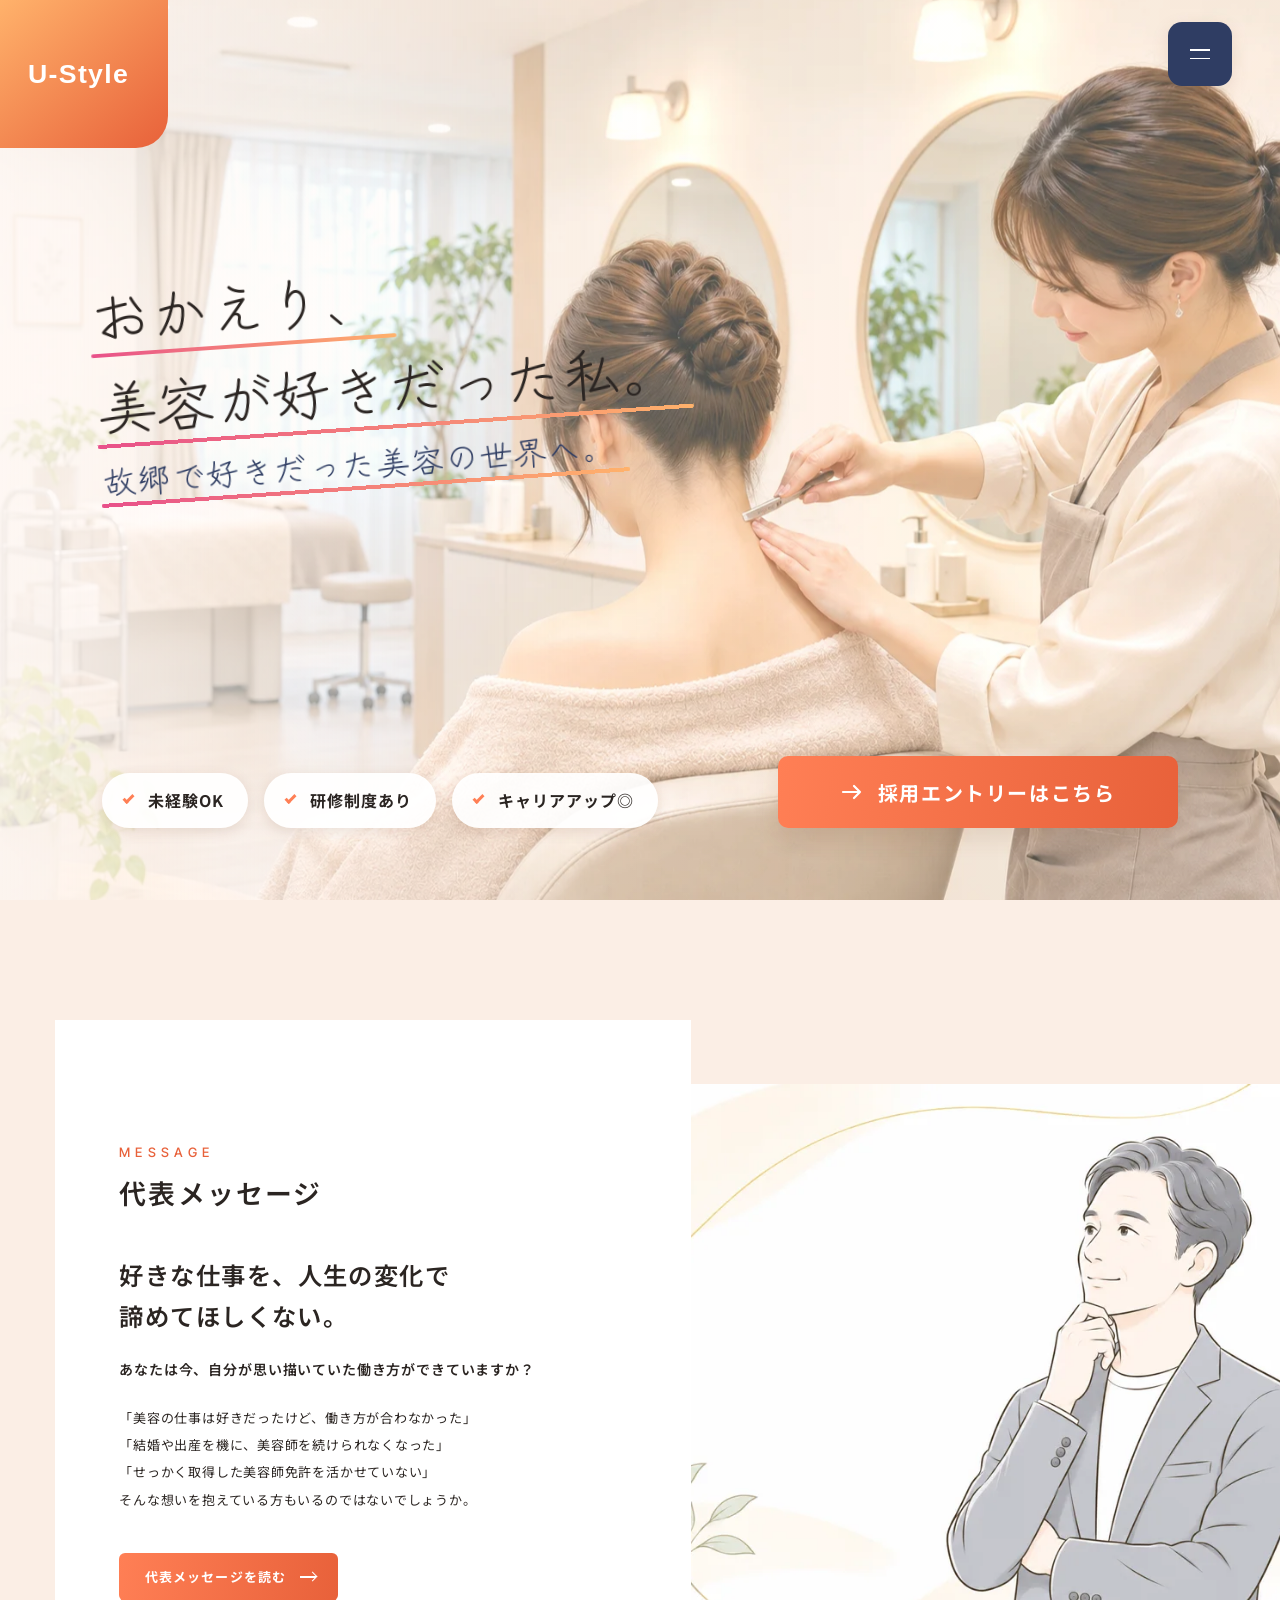
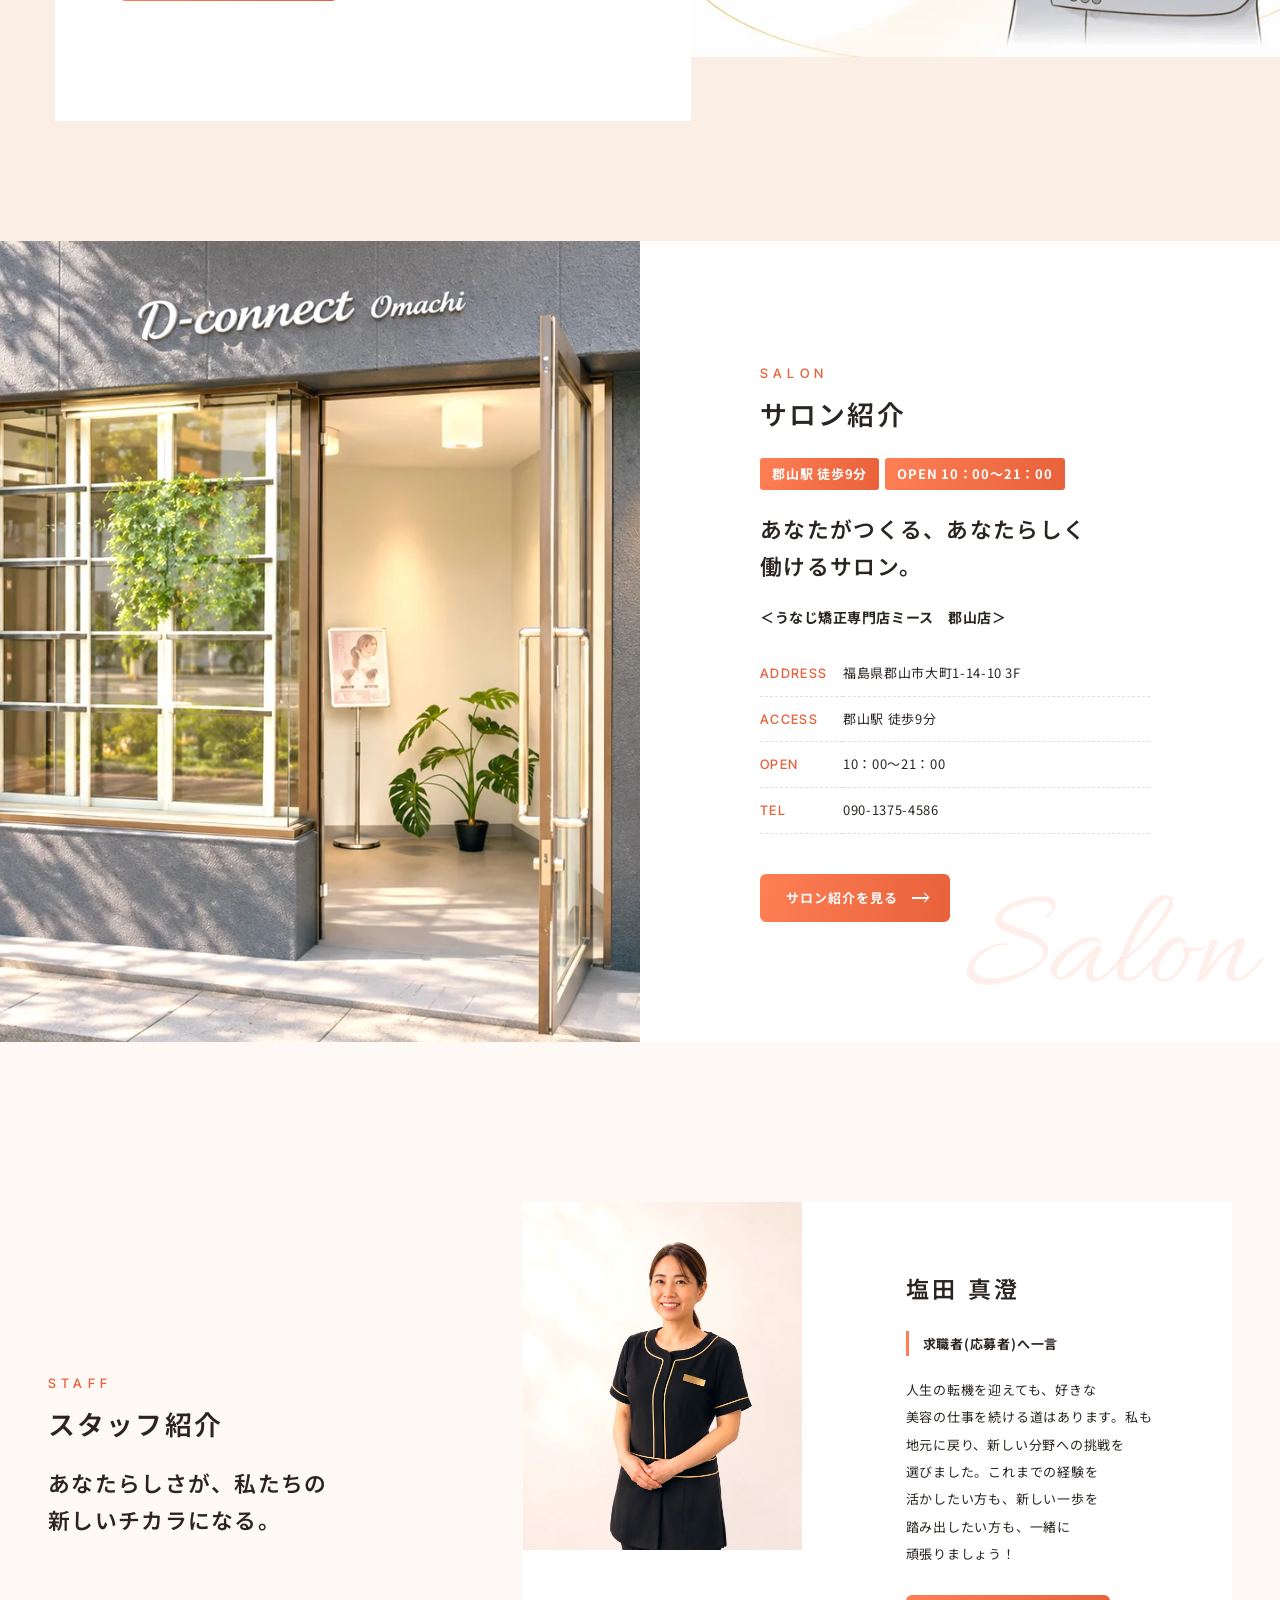
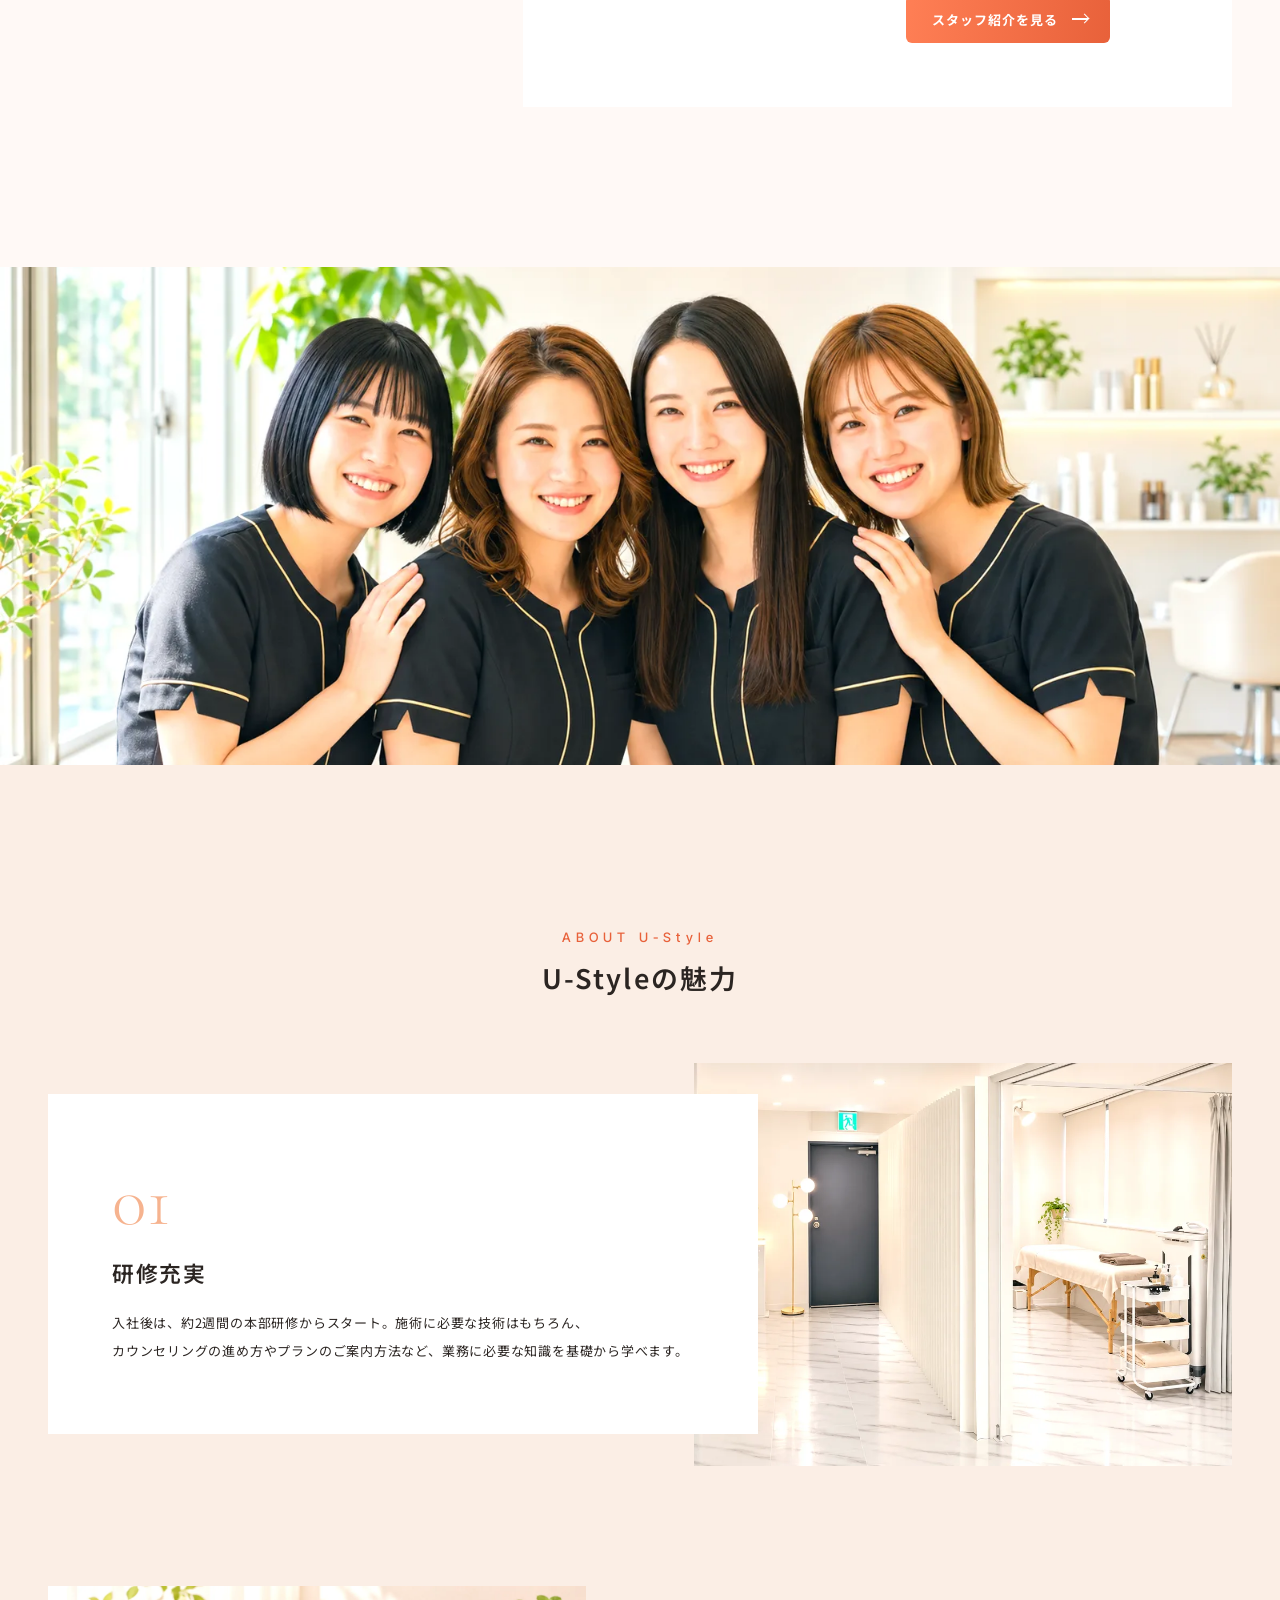
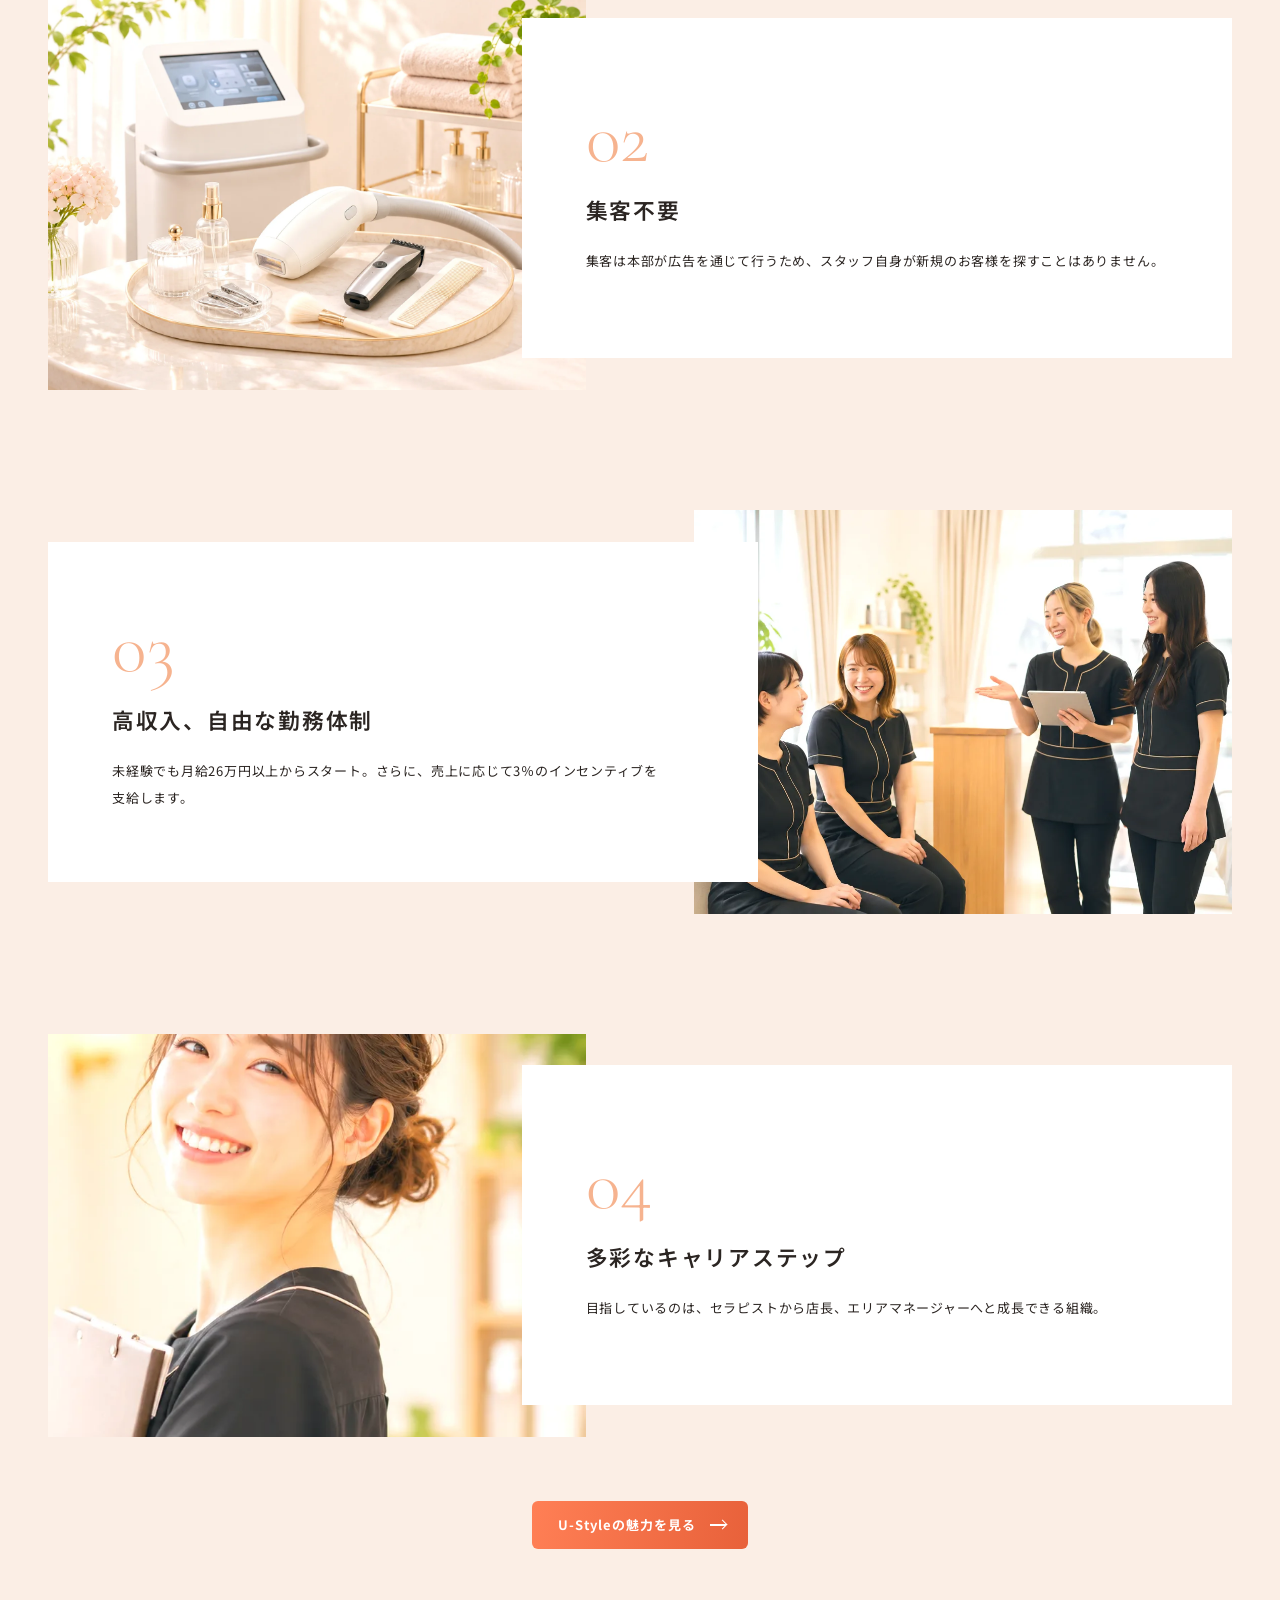
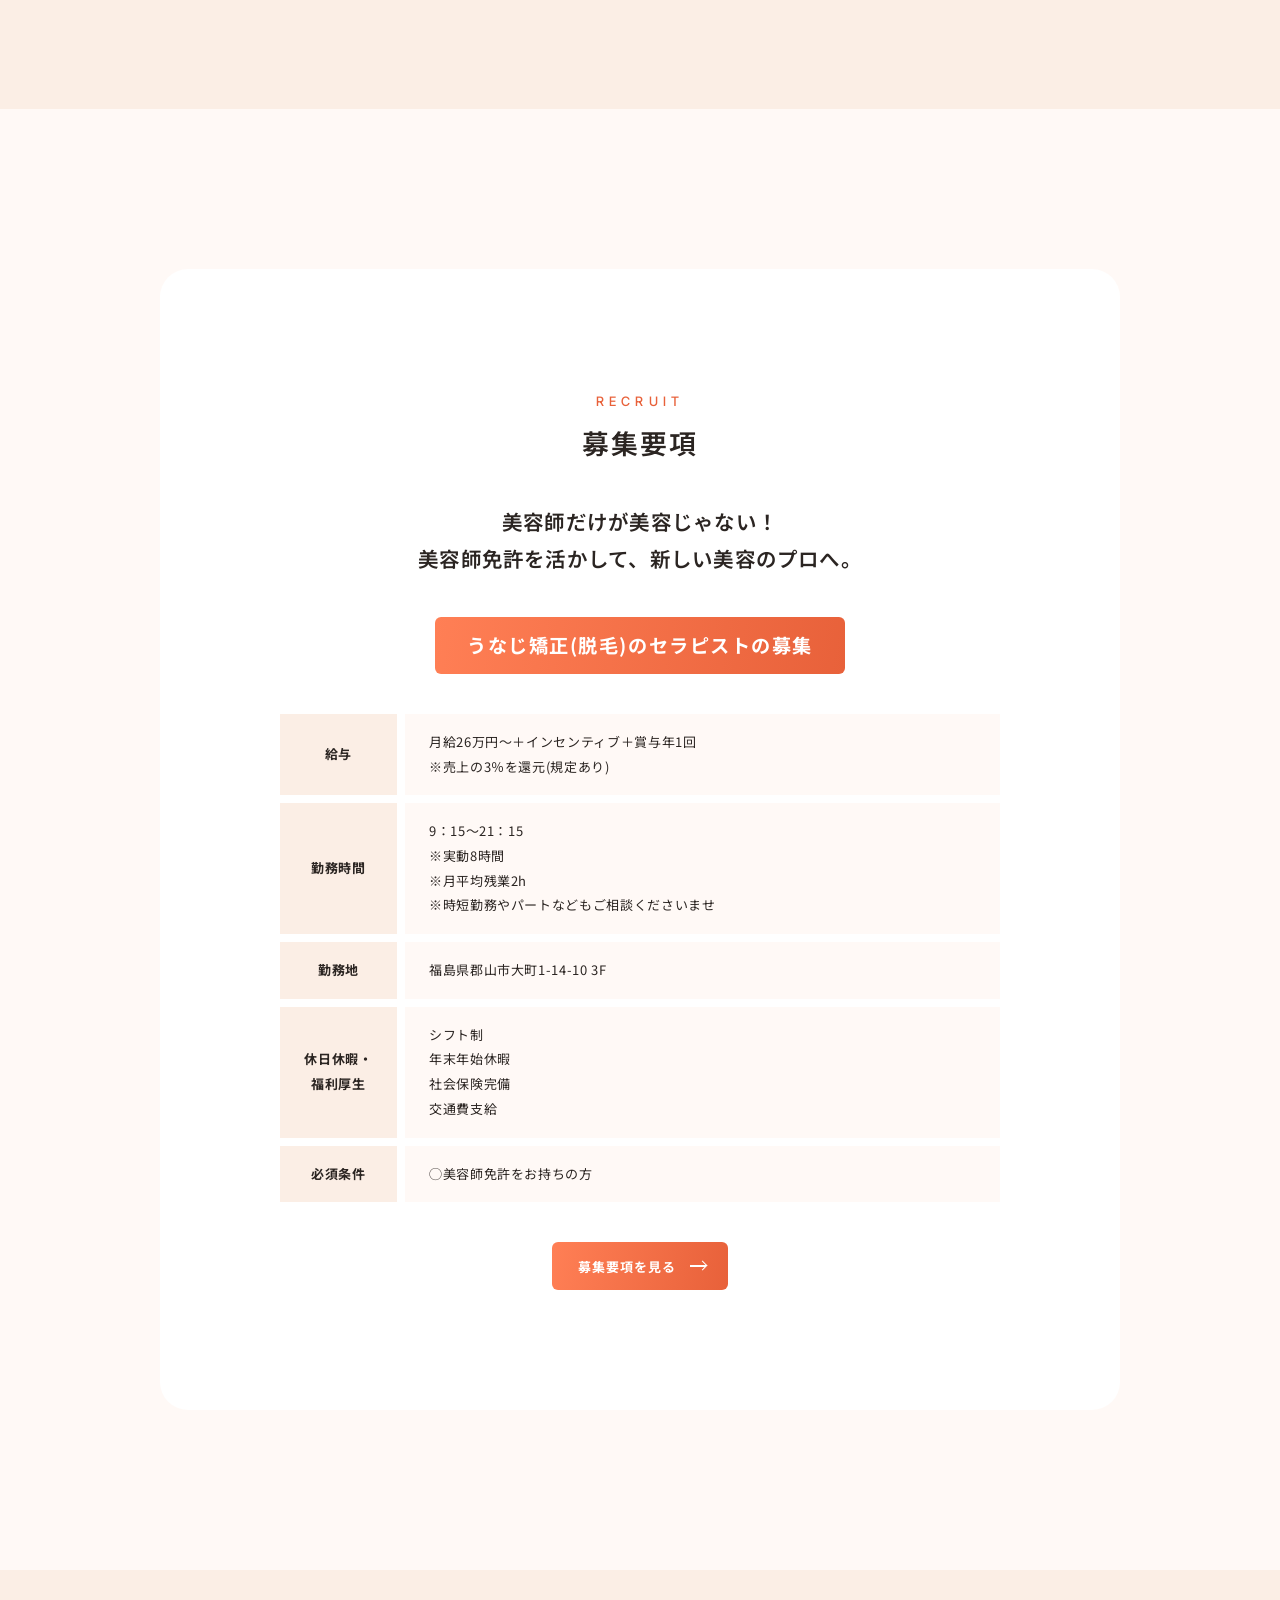
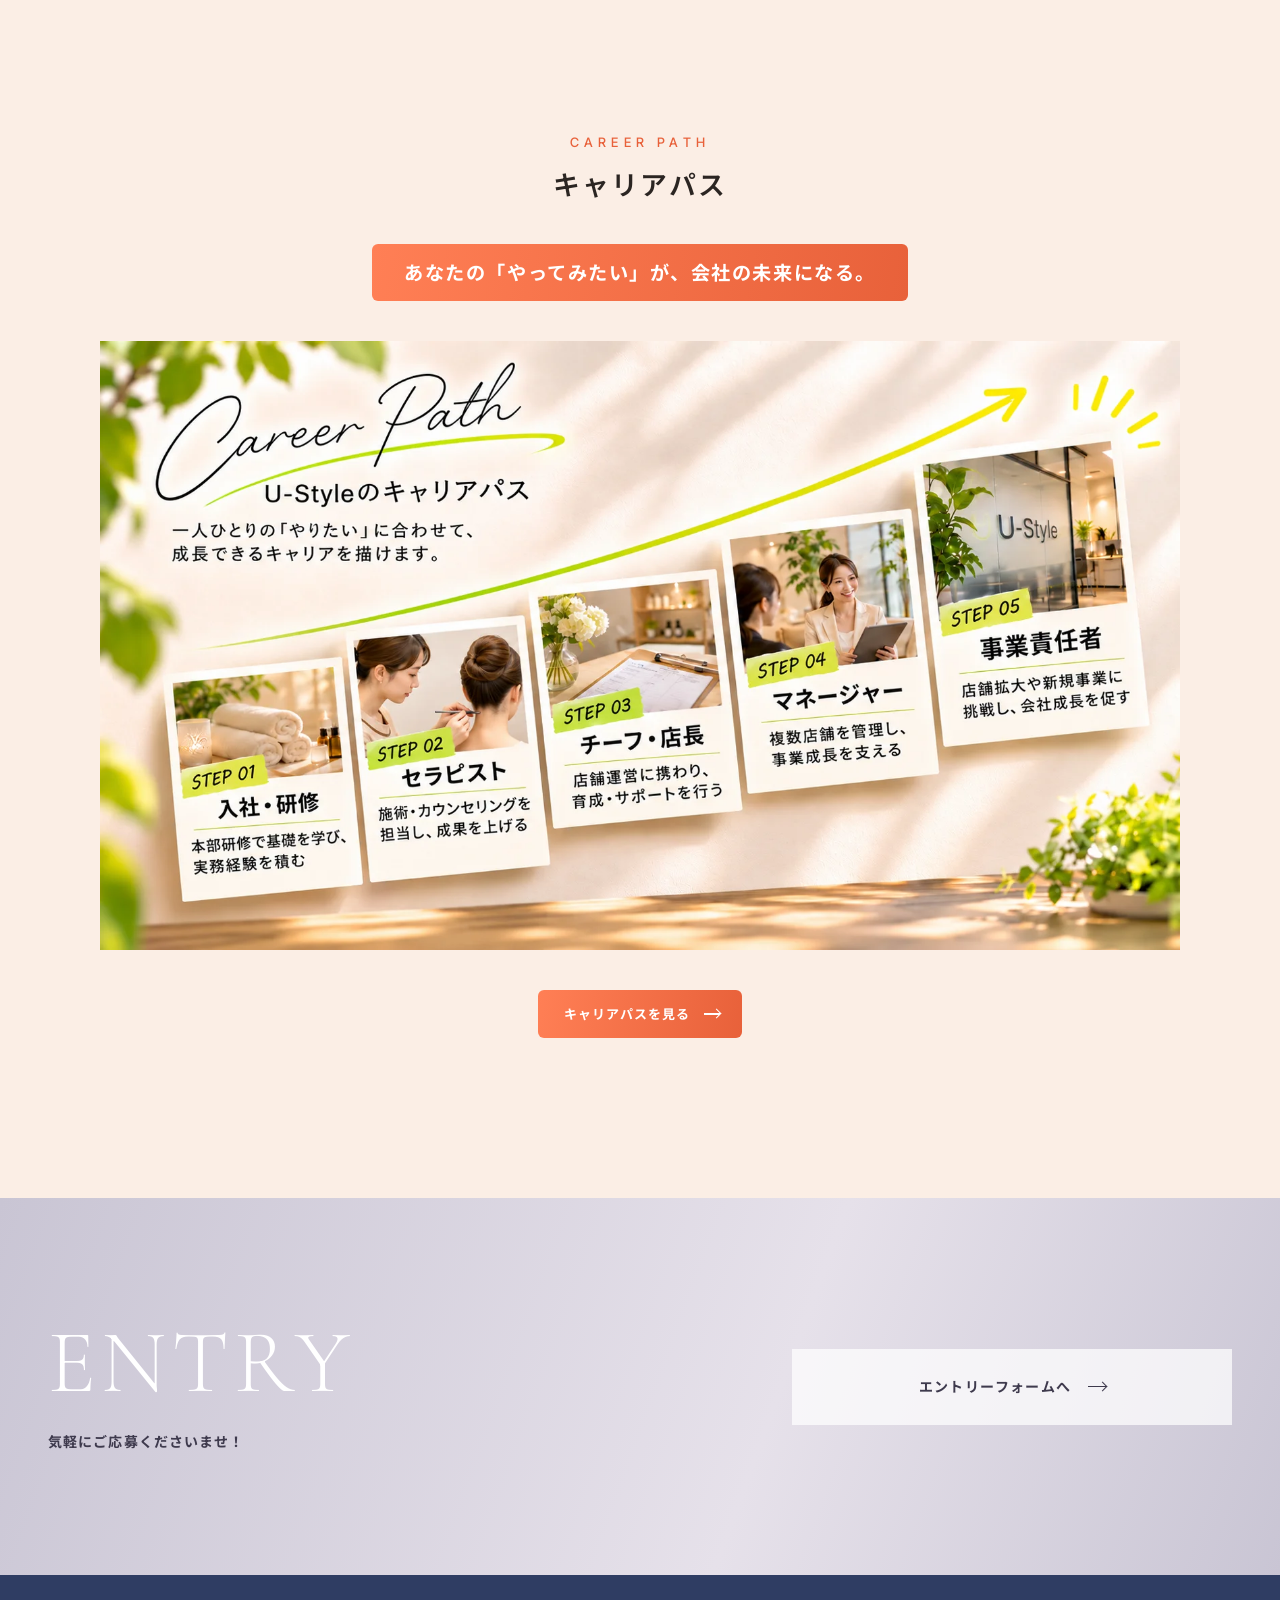
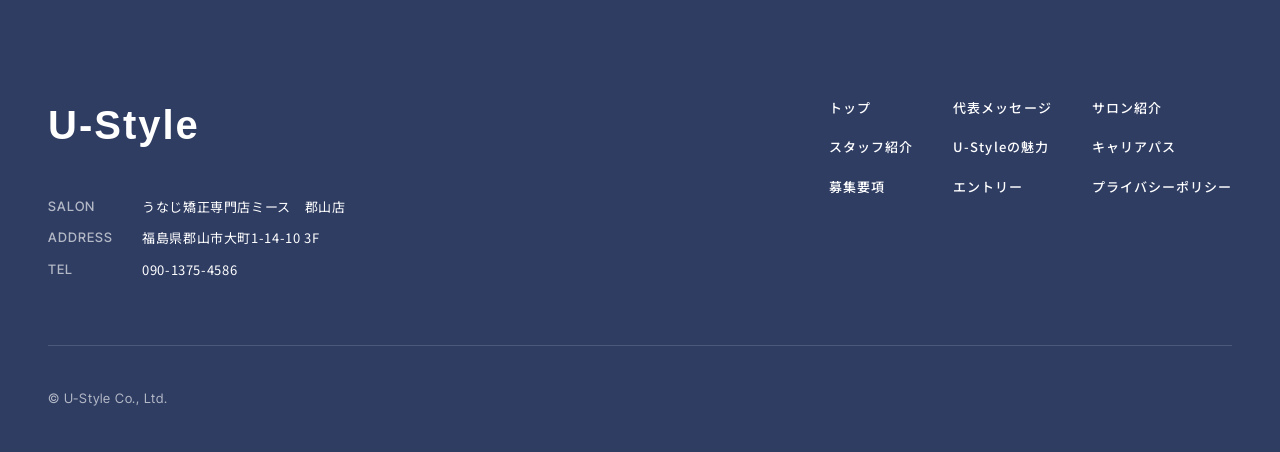
==== commit 2fc1a047: "表示を更新（2026-11-25）" ====
--- a/index.html
+++ b/index.html
@@ -19,20 +19,20 @@
 <meta name="twitter:image" content="https://example-hp.pages.dev/assets/ogp.jpg?v=20261124a">
 <link rel="preconnect" href="https://fonts.googleapis.com">
 <link rel="preconnect" href="https://fonts.gstatic.com" crossorigin>
-<link href="https://fonts.googleapis.com/css2?family=Inter+Tight:wght@500;800&family=Noto+Sans+JP:wght@400;500;700&family=Shippori+Mincho+B1:wght@600&family=Zen+Kurenaido&display=swap" rel="stylesheet">
-<link rel="icon" href="assets/favicon.ico?v=20261125103106" sizes="any">
-<link rel="icon" href="assets/favicon-32.png?v=20261125103106" type="image/png" sizes="32x32">
-<link rel="apple-touch-icon" href="assets/apple-touch-icon.png?v=20261125103106">
-<link rel="stylesheet" href="tokens.css?v=20261125103106">
-<link rel="stylesheet" href="base.css?v=20261125103106">
-<link rel="stylesheet" href="style.css?v=20261125103106">
+<link href="https://fonts.googleapis.com/css2?family=Inter+Tight:wght@500;800&family=Noto+Sans+JP:wght@400;500;700&family=Shippori+Mincho+B1:wght@600&family=Zen+Kurenaido&family=Cormorant+Garamond:wght@300&family=Allura&display=swap" rel="stylesheet">
+<link rel="icon" href="assets/favicon.ico?v=20261125210709" sizes="any">
+<link rel="icon" href="assets/favicon-32.png?v=20261125210709" type="image/png" sizes="32x32">
+<link rel="apple-touch-icon" href="assets/apple-touch-icon.png?v=20261125210709">
+<link rel="stylesheet" href="tokens.css?v=20261125210709">
+<link rel="stylesheet" href="base.css?v=20261125210709">
+<link rel="stylesheet" href="style.css?v=20261125210709">
 </head>
 <body>
 
 <header class="header header--corner">
   <a class="logo" href="./" aria-label="U-Style株式会社 トップへ">
-    <img class="logo__w" src="assets/logo_w.svg?v=20261125103106" alt="" width="168" height="60">
-    <img class="logo__c" src="assets/logo.svg?v=20261125103106" alt="" width="168" height="60">
+    <img class="logo__w" src="assets/logo_w.svg?v=20261125210709" alt="" width="168" height="60">
+    <img class="logo__c" src="assets/logo.svg?v=20261125210709" alt="" width="168" height="60">
   </a>
   <div class="header__acts">
     <button class="menu-btn" type="button" aria-expanded="false" aria-controls="drawer" aria-label="メニューを開く"><span></span><span></span></button>
@@ -55,11 +55,11 @@
 
 <main>
 
-    <div class="loading" aria-hidden="true"><div class="loading__in"><img class="loading__logo" src="assets/logo.svg?v=20261125103106" alt="" width="168" height="60"></div></div>
+    <div class="loading" aria-hidden="true"><div class="loading__in"><img class="loading__logo" src="assets/logo.svg?v=20261125210709" alt="" width="168" height="60"></div></div>
 
     <section class="fv">
     <div class="fv__pics" aria-hidden="true">
-      <div class="fv__pic"><img src="assets/fv-care.webp?v=20261125103106" alt="" width="1448" height="1086"></div>
+      <div class="fv__pic"><img src="assets/fv-care.webp?v=20261125210709" alt="" width="1448" height="1086"></div>
     </div>
     <div class="fv__body" data-on-photo>
       <h1 class="fv__catch"><span class="fv__ln"><span class="fv__tx">おかえり、</span></span><span class="fv__ln"><span class="fv__tx">美容が<wbr>好きだった私。</span></span><span class="fv__ln fv__ln--sub"><span class="fv__tx">故郷で<wbr>好きだった<wbr>美容の<wbr>世界へ。</span></span></h1>
@@ -72,103 +72,113 @@
     </div>
   </section>
 
-    <section class="sec msg" id="message">
-    <div class="wrap msg__in">
-      <div class="msg__txt rv">
-        <div class="hd"><p class="hd__en" aria-hidden="true">MESSAGE</p><h2 class="hd__ja">代表メッセージ</h2></div>
-        <p class="msg__lead">好きな仕事を、<wbr>人生の変化で<wbr>諦めてほしくない。</p>
-        <p>あなたは今、<wbr>自分が<wbr>思い描いていた<wbr>働き方が<wbr>できていますか？</p>
-        <a class="btn" href="message/" data-todo><span>詳しく見る</span><span class="btn__arw" aria-hidden="true"><svg viewBox="0 0 16 16"><path d="M2 8h11M9 4l4 4-4 4" fill="none" stroke="currentColor" stroke-width="1.6" stroke-linecap="round" stroke-linejoin="round"/></svg></span></a>
-      </div>
-      <figure class="msg__pic rv" style="--rv-delay:.15s"><img src="assets/message.webp?v=20261125103106" alt="" width="1000" height="666" loading="lazy" data-todo></figure>
-    </div>
-  </section>
-
-    <section class="sec salon" id="salon">
-    <div class="wrap salon__in">
-      <figure class="salon__pic rv"><img src="assets/salon.webp?v=20261125103106" alt="うなじ矯正専門店ミース 郡山店の入口" width="1200" height="900" loading="lazy"></figure>
-      <div class="salon__card rv" style="--rv-delay:.15s" data-on-photo>
-        <div class="hd"><p class="hd__en" aria-hidden="true">SALON</p><h2 class="hd__ja">サロン紹介</h2></div>
-        <p class="salon__lead">あなたがつくる、<wbr>あなたらしく<wbr>働けるサロン。</p>
-        <a class="btn" href="salon/" data-todo><span>詳しく見る</span><span class="btn__arw" aria-hidden="true"><svg viewBox="0 0 16 16"><path d="M2 8h11M9 4l4 4-4 4" fill="none" stroke="currentColor" stroke-width="1.6" stroke-linecap="round" stroke-linejoin="round"/></svg></span></a>
-      </div>
-    </div>
-  </section>
-
-    <section class="sec staff" id="staff">
+    <section class="msg" id="message">
+    <div class="msg__panel rv">
+      <div class="hd"><p class="hd__en" aria-hidden="true">MESSAGE</p><h2 class="hd__ja">代表メッセージ</h2></div>
+      <p class="msg__lead">好きな仕事を、<wbr>人生の変化で<wbr>諦めてほしくない。</p>
+      <p class="msg__q">あなたは今、<wbr>自分が<wbr>思い描いていた<wbr>働き方が<wbr>できていますか？</p>
+      <p class="txt">「美容の仕事は<wbr>好きだったけど、<wbr>働き方が<wbr>合わなかった」<br>「結婚や出産を機に、<wbr>美容師を<wbr>続けられなくなった」<br>「せっかく取得した<wbr>美容師免許を<wbr>活かせていない」<br>そんな想いを<wbr>抱えている方も<wbr>いるのでは<wbr>ないでしょうか。</p>
+      <a class="go" href="message/" data-todo><span>代表メッセージを読む</span><i aria-hidden="true"></i></a>
+    </div>
+    <figure class="msg__pic"><img src="assets/message.webp?v=20261125210709" alt="" width="1000" height="666" loading="lazy" data-todo></figure>
+  </section>
+
+    <section class="salon" id="salon">
+    <figure class="salon__pic"><img src="assets/salon.webp?v=20261125210709" alt="うなじ矯正専門店ミース 郡山店の入口" width="1200" height="900" loading="lazy"></figure>
+    <div class="salon__body rv">
+      <div class="hd"><p class="hd__en" aria-hidden="true">SALON</p><h2 class="hd__ja">サロン紹介</h2></div>
+      <ul class="pills"><li>郡山駅 徒歩9分</li><li>OPEN 10：00〜21：00</li></ul>
+      <p class="salon__lead">あなたがつくる、<wbr>あなたらしく<wbr>働けるサロン。</p>
+      <p class="salon__name">＜うなじ矯正専門店ミース　郡山店＞</p>
+      <dl class="sinfo">
+        <dt>ADDRESS</dt><dd>福島県郡山市大町<span class="nb">1-14-10 3F</span></dd>
+        <dt>ACCESS</dt><dd>郡山駅 徒歩9分</dd>
+        <dt>OPEN</dt><dd><span class="nb">10：00〜21：00</span></dd>
+        <dt>TEL</dt><dd><a class="nb" href="tel:09013754586">090-1375-4586</a></dd>
+      </dl>
+      <a class="go" href="salon/" data-todo><span>サロン紹介を見る</span><i aria-hidden="true"></i></a>
+      <p class="script" aria-hidden="true">Salon</p>
+    </div>
+  </section>
+
+    <section class="staff" id="staff">
     <div class="wrap staff__in">
-      <div class="staff__txt rv">
+      <div class="staff__head rv">
         <div class="hd"><p class="hd__en" aria-hidden="true">STAFF</p><h2 class="hd__ja">スタッフ紹介</h2></div>
         <p class="staff__lead">あなたらしさが、<wbr>私たちの<wbr>新しいチカラになる。</p>
-        <a class="btn" href="staff/" data-todo><span>詳しく見る</span><span class="btn__arw" aria-hidden="true"><svg viewBox="0 0 16 16"><path d="M2 8h11M9 4l4 4-4 4" fill="none" stroke="currentColor" stroke-width="1.6" stroke-linecap="round" stroke-linejoin="round"/></svg></span></a>
-      </div>
-      <div class="staff__pics">
-        <figure class="staff__pic staff__pic--main rv"><img src="assets/staff.webp?v=20261125103106" alt="スタッフの塩田 真澄さん" width="1086" height="1448" loading="lazy"></figure>
-        <figure class="staff__pic staff__pic--sub rv" style="--rv-delay:.2s"><img src="assets/staff-team.webp?v=20261125103106" alt="" width="1200" height="800" loading="lazy"></figure>
-      </div>
-    </div>
-  </section>
-
-    <section class="sec appeal" id="appeal">
+      </div>
+      <div class="staff__person rv">
+        <figure class="staff__pic"><img src="assets/staff.webp?v=20261125210709" alt="スタッフの塩田 真澄さん" width="1086" height="1448" loading="lazy"></figure>
+        <div class="staff__say">
+          <p class="staff__name">塩田 真澄</p>
+          <p class="staff__q">求職者(応募者)へ一言</p>
+          <p class="txt">人生の転機を迎えても、<wbr>好きな<wbr>美容の仕事を<wbr>続ける道は<wbr>あります。<wbr>私も<wbr>地元に戻り、<wbr>新しい分野への<wbr>挑戦を<wbr>選びました。<wbr>これまでの経験を<wbr>活かしたい方も、<wbr>新しい一歩を<wbr>踏み出したい方も、<wbr>一緒に<wbr>頑張りましょう！</p>
+          <a class="go" href="staff/" data-todo><span>スタッフ紹介を見る</span><i aria-hidden="true"></i></a>
+        </div>
+      </div>
+    </div>
+    <figure class="band"><img src="assets/team.webp?v=20261125210709" alt="" width="1600" height="900" loading="lazy"></figure>
+  </section>
+
+    <section class="appeal" id="appeal">
     <div class="wrap">
       <div class="hd hd--c rv"><p class="hd__en" aria-hidden="true">ABOUT U-Style</p><h2 class="hd__ja">U-Styleの魅力</h2></div>
-      <ul class="pts">
-        <li class="pt rv" style="--rv-delay:0.0s">
-          <svg class="pt__ic" viewBox="0 0 48 48" aria-hidden="true"><g fill="none" stroke="currentColor" stroke-width="2.2" stroke-linecap="round" stroke-linejoin="round"><path d="M6 12c6-2 12-1 18 3v26c-6-4-12-5-18-3z M42 12c-6-2-12-1-18 3v26c6-4 12-5 18-3z" /><path d="M20 6l2 3M28 6l-2 3M24 4v4"/></g></svg>
-          <p class="pt__en" aria-hidden="true" data-todo>SKILL UP SUPPORT</p>
-          <h3 class="pt__ttl"><span class="vh">①</span><span class="pt__mk">研修充実</span></h3>
-          <p class="pt__txt" data-todo>未経験でも安心の研修・<wbr>サポート体制で、<wbr>確かな技術が<wbr>身につきます。</p>
-        </li>
-        <li class="pt rv" style="--rv-delay:0.1s">
-          <svg class="pt__ic" viewBox="0 0 48 48" aria-hidden="true"><g fill="none" stroke="currentColor" stroke-width="2.2" stroke-linecap="round" stroke-linejoin="round"><circle cx="16" cy="16" r="5"/><circle cx="32" cy="16" r="5"/><path d="M6 36c0-6 4-10 10-10s10 4 10 10M22 36c0-6 4-10 10-10s10 4 10 10"/><circle cx="36" cy="34" r="7"/><path d="M33 31l6 6M39 31l-6 6"/></g></svg>
-          <p class="pt__en" aria-hidden="true" data-todo>NO CUSTOMER HUNTING</p>
-          <h3 class="pt__ttl"><span class="vh">②</span><span class="pt__mk">集客不要</span></h3>
-          <p class="pt__txt" data-todo>本部の集客サポートが<wbr>あるため、<wbr>自分で<wbr>お客様を探す<wbr>必要は<wbr>ありません。</p>
-        </li>
-        <li class="pt rv" style="--rv-delay:0.2s">
-          <svg class="pt__ic" viewBox="0 0 48 48" aria-hidden="true"><g fill="none" stroke="currentColor" stroke-width="2.2" stroke-linecap="round" stroke-linejoin="round"><ellipse cx="20" cy="34" rx="12" ry="4"/><path d="M8 34v-6c0 2 5 4 12 4s12-2 12-4v6"/><ellipse cx="20" cy="28" rx="12" ry="4"/><path d="M8 28v-6c0 2 5 4 12 4s12-2 12-4"/><ellipse cx="20" cy="22" rx="12" ry="4"/><path d="M38 6l1.5 3 3 1.5-3 1.5L38 15l-1.5-3-3-1.5 3-1.5z"/></g></svg>
-          <p class="pt__en" aria-hidden="true" data-todo>HIGH INCOME &amp; FLEXIBLE</p>
-          <h3 class="pt__ttl"><span class="vh">③</span><span class="pt__mk">高収入、<wbr>自由な勤務体制</span></h3>
-          <p class="pt__txt" data-todo>頑張りが<wbr>収入に<wbr>反映される<wbr>インセンティブ制度と、<wbr>ライフスタイルに<wbr>合わせた<wbr>柔軟な<wbr>働き方が<wbr>可能です。</p>
-        </li>
-        <li class="pt rv" style="--rv-delay:0.3s">
-          <svg class="pt__ic" viewBox="0 0 48 48" aria-hidden="true"><g fill="none" stroke="currentColor" stroke-width="2.2" stroke-linecap="round" stroke-linejoin="round"><path d="M6 42h36M10 42V30h7v12M21 42V22h7v20M32 42V14h7v28"/><path d="M34 14V4l8 3-8 3"/></g></svg>
-          <p class="pt__en" aria-hidden="true" data-todo>CAREER PATH</p>
-          <h3 class="pt__ttl"><span class="vh">④</span><span class="pt__mk">多彩な<wbr>キャリアステップ</span></h3>
-          <p class="pt__txt" data-todo>セラピストから<wbr>店長、<wbr>マネージャーまで。<wbr>あなたの<wbr>目標に<wbr>応じて<wbr>成長できる<wbr>環境です。</p>
-        </li>
-      </ul>
-      <div class="sec__more rv"><a class="btn" href="appeal/" data-todo><span>詳しく見る</span><span class="btn__arw" aria-hidden="true"><svg viewBox="0 0 16 16"><path d="M2 8h11M9 4l4 4-4 4" fill="none" stroke="currentColor" stroke-width="1.6" stroke-linecap="round" stroke-linejoin="round"/></svg></span></a></div>
-    </div>
-  </section>
-
-    <section class="sec req" id="recruit">
-    <figure class="req__bg" aria-hidden="true"><img src="assets/recruit.webp?v=20261125103106" alt="" width="1600" height="1200" loading="lazy"></figure>
+      <ol class="rows">
+        <li class="row rv">
+          <div class="row__box"><p class="row__no" aria-hidden="true">01</p><h3 class="row__ttl"><span class="vh">①</span>研修充実</h3><p class="txt">入社後は、<wbr>約2週間の<wbr>本部研修から<wbr>スタート。<wbr>施術に必要な<wbr>技術はもちろん、<wbr>カウンセリングの<wbr>進め方や<wbr>プランの<wbr>ご案内方法など、<wbr>業務に必要な<wbr>知識を<wbr>基礎から<wbr>学べます。</p></div>
+          <figure class="row__pic"><img src="assets/point-1.webp?v=20261125210709" alt="" width="1000" height="750" loading="lazy"></figure>
+        </li>
+        <li class="row rv">
+          <div class="row__box"><p class="row__no" aria-hidden="true">02</p><h3 class="row__ttl"><span class="vh">②</span>集客不要</h3><p class="txt">集客は<wbr>本部が<wbr>広告を通じて<wbr>行うため、<wbr>スタッフ自身が<wbr>新規の<wbr>お客様を<wbr>探すことは<wbr>ありません。</p></div>
+          <figure class="row__pic"><img src="assets/recruit.webp?v=20261125210709" alt="" width="1600" height="1200" loading="lazy"></figure>
+        </li>
+        <li class="row rv">
+          <div class="row__box"><p class="row__no" aria-hidden="true">03</p><h3 class="row__ttl"><span class="vh">③</span>高収入、<wbr>自由な勤務体制</h3><p class="txt">未経験でも<wbr>月給26万円以上から<wbr>スタート。<wbr>さらに、<wbr>売上に応じて<wbr>3％の<wbr>インセンティブを<wbr>支給します。</p></div>
+          <figure class="row__pic"><img src="assets/staff-team.webp?v=20261125210709" alt="" width="1200" height="800" loading="lazy"></figure>
+        </li>
+        <li class="row rv">
+          <div class="row__box"><p class="row__no" aria-hidden="true">04</p><h3 class="row__ttl"><span class="vh">④</span>多彩な<wbr>キャリアステップ</h3><p class="txt">目指しているのは、<wbr>セラピストから<wbr>店長、<wbr>エリアマネージャーへと<wbr>成長できる組織。</p></div>
+          <figure class="row__pic"><img src="assets/point-4.webp?v=20261125210709" alt="" width="755" height="916" loading="lazy"></figure>
+        </li>
+      </ol>
+      <div class="more rv"><a class="go" href="appeal/" data-todo><span>U-Styleの魅力を見る</span><i aria-hidden="true"></i></a></div>
+    </div>
+  </section>
+
+    <section class="req" id="recruit">
     <div class="wrap">
-      <div class="req__card rv" data-on-photo>
+      <div class="req__panel rv">
         <div class="hd hd--c"><p class="hd__en" aria-hidden="true">RECRUIT</p><h2 class="hd__ja">募集要項</h2></div>
         <p class="req__lead">美容師だけが<wbr>美容じゃない！<br>美容師免許を<wbr>活かして、<wbr>新しい<wbr>美容のプロへ。</p>
-        <a class="btn" href="requirements/" data-todo><span>詳しく見る</span><span class="btn__arw" aria-hidden="true"><svg viewBox="0 0 16 16"><path d="M2 8h11M9 4l4 4-4 4" fill="none" stroke="currentColor" stroke-width="1.6" stroke-linecap="round" stroke-linejoin="round"/></svg></span></a>
-      </div>
-    </div>
-  </section>
-
-    <section class="sec career" id="career">
-    <div class="wrap career__in">
-      <div class="career__txt rv">
-        <div class="hd"><p class="hd__en" aria-hidden="true">CAREER PATH</p><h2 class="hd__ja">キャリアパス</h2></div>
-        <p class="career__lead">あなたの<wbr>「やってみたい」が、<wbr>会社の<wbr>未来になる。</p>
-        <a class="btn" href="career/" data-todo><span>詳しく見る</span><span class="btn__arw" aria-hidden="true"><svg viewBox="0 0 16 16"><path d="M2 8h11M9 4l4 4-4 4" fill="none" stroke="currentColor" stroke-width="1.6" stroke-linecap="round" stroke-linejoin="round"/></svg></span></a>
-      </div>
-      <figure class="career__pic rv" style="--rv-delay:.15s"><img src="assets/career.webp?v=20261125103106" alt="キャリアパスの図：入社・研修、セラピスト、チーフ・店長、マネージャー、事業責任者" width="1600" height="902" loading="lazy"></figure>
-    </div>
-  </section>
-
-    <section class="entry-band" id="entry">
-    <div class="wrap entry-band__in rv">
-      <p class="entry-band__en" aria-hidden="true">ENTRY</p>
-      <p class="entry-band__txt">気軽にご応募くださいませ！</p>
-      <a class="fv__cta entry-band__btn" href="entry/" data-todo><svg viewBox="0 0 24 24" aria-hidden="true"><path d="M3 12h17M14 6l6 6-6 6" fill="none" stroke="currentColor" stroke-width="2.2" stroke-linecap="round" stroke-linejoin="round"/></svg><span>エントリーフォームへ</span></a>
+        <p class="pill-h">うなじ矯正(脱毛)の<wbr>セラピストの募集</p>
+        <dl class="tbl">
+          <div><dt>給与</dt><dd>月給26万円〜＋<wbr>インセンティブ＋<wbr>賞与年1回<br>※売上の3％を還元(規定あり)</dd></div>
+          <div><dt>勤務時間</dt><dd>9：15〜21：15<br>※実動8時間<br>※月平均残業2h<br>※時短勤務や<wbr>パートなども<wbr>ご相談くださいませ</dd></div>
+          <div><dt>勤務地</dt><dd>福島県郡山市大町<span class="nb">1-14-10 3F</span></dd></div>
+          <div><dt>休日休暇・<wbr>福利厚生</dt><dd>シフト制<br>年末年始休暇<br>社会保険完備<br>交通費支給</dd></div>
+          <div><dt>必須条件</dt><dd>◯美容師免許を<wbr>お持ちの方</dd></div>
+        </dl>
+        <a class="go" href="requirements/" data-todo><span>募集要項を見る</span><i aria-hidden="true"></i></a>
+      </div>
+    </div>
+  </section>
+
+    <section class="career" id="career">
+    <div class="wrap">
+      <div class="hd hd--c rv"><p class="hd__en" aria-hidden="true">CAREER PATH</p><h2 class="hd__ja">キャリアパス</h2></div>
+      <p class="pill-h pill-h--l rv">あなたの<wbr>「やってみたい」が、<wbr>会社の<wbr>未来になる。</p>
+      <figure class="career__pic rv"><img src="assets/career.webp?v=20261125210709" alt="キャリアパスの図：入社・研修、セラピスト、チーフ・店長、マネージャー、事業責任者" width="1600" height="902" loading="lazy"></figure>
+      <div class="more rv"><a class="go" href="career/" data-todo><span>キャリアパスを見る</span><i aria-hidden="true"></i></a></div>
+    </div>
+  </section>
+
+    <section class="entry" id="entry">
+    <div class="wrap entry__in">
+      <div class="entry__txt rv">
+        <p class="entry__en" aria-hidden="true">ENTRY</p>
+        <p class="entry__lead">気軽に<wbr>ご応募くださいませ！</p>
+      </div>
+      <a class="entry__btn rv" href="entry/" data-todo>エントリーフォームへ<i aria-hidden="true"></i></a>
     </div>
   </section>
 
@@ -177,7 +187,7 @@
 <footer class="footer">
   <div class="wrap footer__top">
     <div class="footer__co">
-      <a class="footer__logo" href="./" aria-label="U-Style株式会社 トップへ"><img src="assets/logo_w.svg?v=20261125103106" alt="" width="168" height="60" loading="lazy"></a>
+      <a class="footer__logo" href="./" aria-label="U-Style株式会社 トップへ"><img src="assets/logo_w.svg?v=20261125210709" alt="" width="168" height="60" loading="lazy"></a>
       <dl class="footer__info">
         <dt>SALON</dt><dd>うなじ矯正専門店ミース　郡山店</dd>
         <dt>ADDRESS</dt><dd>福島県郡山市大町<span class="nb">1-14-10 3F</span></dd>
@@ -199,6 +209,6 @@
   <p class="wrap footer__copy">© U-Style Co., Ltd.</p>
 </footer>
 
-<script src="site.js?v=20261125103106"></script>
+<script src="site.js?v=20261125210709"></script>
 </body>
 </html>
--- a/tokens.css
+++ b/tokens.css
@@ -29,6 +29,12 @@
   --c-veil-0: rgba(255, 250, 247, 0.12);
   --c-tag: rgba(255, 255, 255, 0.92);    
   --c-drop: rgba(120, 70, 40, 0.14);     
+  --c-num: #f6b38f;        
+  --c-script: rgba(255, 127, 85, 0.12);  
+  --c-mist-1: #c9c5d4;     
+  --c-mist-2: #e6e1ea;
+  --c-mist-btn: rgba(255, 255, 255, 0.72);
+  --c-mist-ink: #3e3a4d;
   --c-ph-1: #f6e6dc;
   --c-ph-2: #8e9bb3;
 
@@ -36,6 +42,8 @@
   --ff-body: "Noto Sans JP", "Hiragino Sans", "Hiragino Kaku Gothic ProN", "Yu Gothic", sans-serif;
   --ff-en: "Inter Tight", "Helvetica Neue", Arial, sans-serif;
   --ff-min: "Shippori Mincho B1", "Hiragino Mincho ProN", "Yu Mincho", serif;
+  --ff-num: "Cormorant Garamond", "Times New Roman", serif;   
+  --ff-script: "Allura", cursive;   
   --ff-hand: "Zen Kurenaido", "Klee One", "Hiragino Maru Gothic ProN", sans-serif;   
 
   
--- a/style.css
+++ b/style.css
@@ -59,85 +59,114 @@
   .fv .fv__ln::after { animation: none; transform: none; }
 }
 
-.hd { display: grid; gap: 10px; justify-items: start; }
+.hd { display: grid; gap: 8px; justify-items: start; }
 .hd--c { justify-items: center; text-align: center; }
 .hd__en { font-family: var(--ff-en); font-weight: 500; font-size: var(--fs-small); letter-spacing: 0.4em; color: var(--c-sub-deep); }
-.hd__ja { font-size: clamp(26px, 3vw, 40px); font-weight: 700; line-height: 1.4; letter-spacing: 0.06em; }
-.sec__more { margin-top: var(--sp-g); display: flex; justify-content: center; }
-.msg__lead, .salon__lead, .staff__lead, .career__lead, .req__lead { font-size: clamp(19px, 2vw, 26px); font-weight: 700; line-height: 1.7; letter-spacing: 0.06em; }
+.hd__ja { font-size: clamp(22px, 2.1vw, 30px); font-weight: 600; line-height: 1.5; letter-spacing: 0.08em; }
+.txt { font-size: var(--fs-small); line-height: 2.1; letter-spacing: 0.06em; }
+.more { margin-top: var(--sp-g); display: flex; justify-content: center; }
+.go { display: inline-flex; align-items: center; gap: 14px; min-height: 48px; padding: 0 22px 0 26px; border-radius: 6px; background: linear-gradient(100deg, var(--c-sub), var(--c-sub-deep)); color: var(--c-base); font-size: var(--fs-small); font-weight: 700; letter-spacing: 0.08em; }
+.go i { width: 16px; height: 1.5px; background: currentColor; position: relative; transition: transform 0.35s var(--ease); }
+.go i::after { content: ""; position: absolute; right: 0; top: -3px; width: 7px; height: 7px; border-top: 1.5px solid currentColor; border-right: 1.5px solid currentColor; transform: rotate(45deg); }
+@media (hover: hover) { .go:hover i { transform: translateX(4px); } }
+.pills { display: flex; flex-wrap: wrap; gap: 6px; }
+.pills li { padding: 3px 12px; border-radius: 3px; background: linear-gradient(100deg, var(--c-sub), var(--c-sub-deep)); color: var(--c-base); font-size: var(--fs-small); font-weight: 700; letter-spacing: 0.06em; }
+.pill-h { justify-self: center; display: inline-block; padding: 10px 32px; border-radius: 6px; background: linear-gradient(100deg, var(--c-sub), var(--c-sub-deep)); color: var(--c-base); font-size: clamp(16px, 1.5vw, 20px); font-weight: 700; letter-spacing: 0.08em; text-align: center; }
+.script { position: absolute; right: 4%; bottom: 2%; font-family: var(--ff-script); font-size: clamp(80px, 11vw, 170px); line-height: 1; color: var(--c-script); pointer-events: none; }
 
-.msg { background: var(--c-cream); }
-.msg__in { display: grid; gap: var(--sp-g); align-items: center; }
-.msg__txt { display: grid; gap: var(--sp-b); justify-items: start; }
-.msg__txt > .hd { margin-bottom: var(--sp-1); }
-.msg__pic { overflow: hidden; border-radius: var(--radius); background: var(--c-peach); }
-.msg__pic img { width: 100%; aspect-ratio: 3 / 2; object-fit: cover; }
-@media (min-width: 960px) { .msg__in { grid-template-columns: 1fr 1fr; column-gap: var(--sp-s); } }
-
-.salon { background: var(--c-peach); }
-.salon__in { display: grid; }
-.salon__pic { overflow: hidden; border-radius: var(--radius); }
-.salon__pic img { width: 100%; aspect-ratio: 4 / 3; object-fit: cover; }
-.salon__card { position: relative; display: grid; gap: var(--sp-b); justify-items: start; margin: calc(var(--sp-g) * -1) var(--sp-p) 0; padding: var(--sp-g) var(--sp-b); border-radius: var(--radius); background: var(--c-base); box-shadow: 0 12px 32px var(--c-drop); }
+.msg { position: relative; display: grid; background: var(--c-peach); }
+.msg__panel { position: relative; z-index: 2; display: grid; gap: var(--sp-p); justify-items: start; padding: var(--sp-s) var(--gutter); background: var(--c-base); }
+.msg__panel > .hd { margin-bottom: var(--sp-p); }
+.msg__lead { font-size: clamp(19px, 1.9vw, 26px); font-weight: 600; line-height: 1.7; letter-spacing: 0.06em; }
+.msg__q { font-size: var(--fs-label); font-weight: 600; letter-spacing: 0.06em; }
+.msg__panel > .go { margin-top: var(--sp-p); }
+.msg__pic { order: -1; aspect-ratio: 3 / 2; overflow: hidden; background: var(--c-cream); }
+.msg__pic img { width: 100%; height: 100%; object-fit: cover; }
 @media (min-width: 960px) {
-  .salon__in { grid-template-columns: 7fr 5fr; align-items: center; }
-  .salon__card { margin: 0 0 0 calc(var(--sp-s) * -1); padding: var(--sp-s) var(--sp-g); }
+  .msg { grid-template-columns: 54% 46%; padding-block: var(--sp-s); }
+  .msg__panel { margin-left: 8%; padding: var(--sp-s) var(--sp-g); }
+  .msg__pic { order: 0; aspect-ratio: auto; margin: var(--sp-g) 0; }
 }
 
-.staff { background: var(--c-cream); overflow: hidden; }
-.staff__in { display: grid; gap: var(--sp-g); align-items: center; }
-.staff__txt { display: grid; gap: var(--sp-b); justify-items: start; }
-.staff__pics { position: relative; padding-bottom: 18%; }
-.staff__pic { overflow: hidden; border-radius: var(--radius); }
-.staff__pic img { width: 100%; height: 100%; object-fit: cover; }
-.staff__pic--main { width: 62%; aspect-ratio: 3 / 4; }
-.staff__pic--main img { object-position: 50% 10%; }
-.staff__pic--sub { position: absolute; right: 0; bottom: 0; width: 54%; aspect-ratio: 3 / 2; border: 6px solid var(--c-base); box-shadow: 0 12px 32px var(--c-drop); }
-@media (min-width: 960px) { .staff__in { grid-template-columns: 5fr 7fr; column-gap: var(--sp-s); } .staff__pics { padding-bottom: 12%; } .staff__pic--main { width: 56%; margin-left: 6%; } }
-
-.appeal { background: var(--c-peach); }
-.pts { display: grid; gap: var(--sp-b); margin-top: var(--sp-g); }
-.pt { display: grid; gap: var(--sp-p); justify-items: center; align-content: start; padding: var(--sp-g) var(--sp-p); border-radius: calc(var(--radius) * 1.5); background: var(--c-base); text-align: center; }
-.pt__ic { width: 64px; color: var(--c-sub-deep); }
-.pt__en { font-family: var(--ff-en); font-weight: 500; font-size: var(--fs-small); letter-spacing: 0.12em; color: var(--c-sub-deep); }
-.pt__ttl { font-size: clamp(20px, 1.6vw, 23px); font-weight: 700; line-height: 1.45; letter-spacing: 0.04em; }
-.pt__mk { padding: 0 4px; background: linear-gradient(transparent 62%, var(--c-peach) 62%); -webkit-box-decoration-break: clone; box-decoration-break: clone; }
-.pt__txt { font-size: var(--fs-label); line-height: 1.9; color: var(--c-ink-soft); }
-@media (min-width: 640px) { .pts { grid-template-columns: repeat(2, 1fr); } }
-@media (min-width: 1100px) { .pts { grid-template-columns: repeat(4, 1fr); } }
-
-.req { overflow: hidden; }
-.req__bg { position: absolute; inset: 0; }
-.req__bg img { width: 100%; height: 100%; object-fit: cover; }
-.req__bg::after { content: ""; position: absolute; inset: 0; background: var(--c-veil); }
-.req__card { position: relative; display: grid; gap: var(--sp-b); justify-items: center; max-width: 720px; margin-inline: auto; padding: var(--sp-g) var(--sp-b); border-radius: var(--radius); background: var(--c-tag); text-align: center; box-shadow: 0 12px 32px var(--c-drop); }
-@media (min-width: 960px) { .req__card { padding: var(--sp-s) var(--sp-g); } }
-
-.career { background: var(--c-cream); }
-.career__in { display: grid; gap: var(--sp-g); }
-.career__txt { display: grid; gap: var(--sp-b); justify-items: start; }
-.career__pic { overflow: hidden; border-radius: var(--radius); box-shadow: 0 12px 32px var(--c-drop); }
-.career__pic img { width: 100%; aspect-ratio: 1600 / 902; object-fit: cover; }
-@media (min-width: 960px) { .career__in { grid-template-columns: 4fr 8fr; align-items: center; column-gap: var(--sp-s); } }
-
-.entry-band { padding-block: var(--sp-s); background: linear-gradient(120deg, var(--c-peach), var(--c-cream) 50%, var(--c-peach)); }
-.entry-band__in { display: grid; gap: var(--sp-p); justify-items: center; text-align: center; }
-.entry-band__en { font-family: var(--ff-en); font-weight: 500; font-size: clamp(48px, 7vw, 96px); line-height: 1; letter-spacing: 0.08em; color: var(--c-sub-deep); }
-.entry-band__txt { font-size: clamp(17px, 1.6vw, 20px); font-weight: 700; letter-spacing: 0.08em; }
-.entry-band__btn { justify-self: center; margin-top: var(--sp-p); width: min(100%, 420px); animation: none; }
-
-.cards { display: grid; gap: var(--sp-b); }
-.card { display: grid; gap: var(--sp-p); padding: var(--sp-b); border-radius: var(--radius); background: var(--c-sub-ink); color: var(--c-base); }
-.card__no { font-family: var(--ff-en); font-weight: 800; font-size: 48px; line-height: 1; color: var(--c-accent); }
-@media (min-width: 960px) { .cards { grid-template-columns: repeat(3, 1fr); } }
-
-.rows { display: grid; gap: var(--sp-s); }
-.row { display: grid; gap: var(--sp-b); }
-.row__img { aspect-ratio: 3 / 2; border-radius: var(--radius); }
-.row__txt { display: grid; gap: var(--sp-p); align-content: center; }
+.salon { position: relative; display: grid; background: var(--c-base); overflow: hidden; }
+.salon__pic { aspect-ratio: 4 / 3; overflow: hidden; }
+.salon__pic img { width: 100%; height: 100%; object-fit: cover; }
+.salon__body { position: relative; display: grid; gap: var(--sp-p); justify-items: start; padding: var(--sp-s) var(--gutter); }
+.salon__body > .hd { margin-bottom: 4px; }
+.salon__lead { font-size: clamp(18px, 1.7vw, 24px); font-weight: 600; line-height: 1.7; letter-spacing: 0.06em; }
+.salon__name { font-size: var(--fs-label); font-weight: 700; letter-spacing: 0.04em; }
+.sinfo { display: grid; grid-template-columns: 6.4em 1fr; width: 100%; max-width: 30em; font-size: var(--fs-small); line-height: 1.9; }
+.sinfo dt, .sinfo dd { padding: 10px 0; border-bottom: 1px dashed var(--c-line); }
+.sinfo dt { font-family: var(--ff-en); font-weight: 500; letter-spacing: 0.1em; color: var(--c-sub-deep); }
+.salon__body > .go { margin-top: var(--sp-p); }
 @media (min-width: 960px) {
-  .row { grid-template-columns: 1fr 1fr; column-gap: var(--sp-s); }
-  .row:nth-child(even) .row__img { order: 2; }
+  .salon { grid-template-columns: 1fr 1fr; }
+  .salon__pic { aspect-ratio: auto; min-height: 640px; }
+  .salon__body { align-content: center; padding: var(--sp-s) 8% var(--sp-s) var(--sp-s); }
 }
 
-.contact__in { display: grid; gap: var(--sp-g); max-width: 760px; }
+.staff { background: var(--c-cream); padding-top: var(--sec-y); }
+.staff__in { display: grid; gap: var(--sp-g); padding-bottom: var(--sec-y); }
+.staff__head { display: grid; gap: var(--sp-p); }
+.staff__lead { font-size: clamp(18px, 1.7vw, 24px); font-weight: 600; line-height: 1.7; letter-spacing: 0.06em; }
+.staff__person { display: grid; gap: var(--sp-b); background: var(--c-base); }
+.staff__pic { aspect-ratio: 1 / 1; overflow: hidden; }
+@media (min-width: 960px) { .staff__pic { aspect-ratio: 4 / 5; } }
+.staff__pic img { width: 100%; height: 100%; object-fit: cover; object-position: 50% 12%; }
+.staff__say { display: grid; gap: var(--sp-p); justify-items: start; align-content: center; padding: 0 var(--sp-b) var(--sp-b); }
+.staff__name { font-size: clamp(20px, 1.8vw, 24px); font-weight: 600; letter-spacing: 0.16em; }
+.staff__q { padding-left: 14px; border-left: 3px solid var(--c-sub); font-size: var(--fs-small); font-weight: 700; letter-spacing: 0.06em; }
+.staff__say > .go { margin-top: var(--sp-1); }
+.band { aspect-ratio: 16 / 9; overflow: hidden; }
+.band img { width: 100%; height: 100%; object-fit: cover; object-position: 50% 30%; }
+@media (min-width: 960px) {
+  .staff__in { grid-template-columns: 4fr 8fr; align-items: center; column-gap: var(--sp-s); }
+  .staff__person { grid-template-columns: 5fr 7fr; }
+  .staff__say { padding: var(--sp-g); }
+  .band { aspect-ratio: 1440 / 560; }
+}
+
+.appeal { padding-block: var(--sec-y); background: var(--c-peach); }
+.rows { display: grid; gap: var(--sp-s); margin-top: var(--sp-g); }
+.row { display: grid; }
+.row__box { position: relative; z-index: 2; display: grid; gap: var(--sp-p); align-content: start; margin: -32px var(--sp-p) 0; padding: var(--sp-b); background: var(--c-base); }
+.row__no { font-family: var(--ff-num); font-weight: 300; font-size: 56px; line-height: 1; color: var(--c-num); }
+.row__ttl { font-size: clamp(19px, 1.7vw, 24px); font-weight: 600; line-height: 1.5; letter-spacing: 0.08em; }
+.row__pic { order: -1; aspect-ratio: 4 / 3; overflow: hidden; }
+.row__pic img { width: 100%; height: 100%; object-fit: cover; }
+@media (min-width: 960px) {
+  .row { grid-template-columns: 6fr 5fr; align-items: center; }
+  .row__box { margin: 0 -10% 0 0; padding: var(--sp-g) var(--sp-g) var(--sp-g); min-height: 340px; align-content: center; }
+  .row__pic { order: 0; aspect-ratio: 4 / 3; }
+  .row:nth-child(even) { grid-template-columns: 5fr 6fr; }
+  .row:nth-child(even) .row__pic { order: -1; }
+  .row:nth-child(even) .row__box { margin: 0 0 0 -10%; }
+  .row__no { font-size: 72px; }
+}
+
+.req { padding-block: var(--sec-y); background: var(--c-cream); }
+.req__panel { display: grid; gap: var(--sp-b); justify-items: center; max-width: 960px; margin-inline: auto; padding: var(--sp-s) var(--sp-p); border-radius: 28px; background: var(--c-base); }
+.req__lead { font-size: clamp(17px, 1.6vw, 22px); font-weight: 600; line-height: 1.8; letter-spacing: 0.06em; text-align: center; }
+.tbl { display: grid; gap: 8px; width: 100%; font-size: var(--fs-small); line-height: 1.9; }
+.tbl > div { display: grid; gap: 2px; }
+.tbl dt, .tbl dd { padding: 14px 16px; }
+.tbl dd { background: var(--c-cream); }
+.tbl dt { font-weight: 700; letter-spacing: 0.06em; background: var(--c-peach); }
+@media (min-width: 640px) { .tbl > div { grid-template-columns: 9em 1fr; gap: 8px; } .tbl dt { display: grid; place-items: center; text-align: center; } }
+@media (min-width: 960px) { .req__panel { padding: var(--sp-s) var(--sp-s); } .tbl dd { padding: 16px 24px; } }
+
+.career { padding-block: var(--sec-y); background: var(--c-peach); }
+.career .wrap { display: grid; justify-items: center; gap: var(--sp-b); }
+.career__pic { width: 100%; max-width: 1080px; overflow: hidden; }
+.career__pic img { width: 100%; aspect-ratio: 1600 / 902; object-fit: cover; }
+.career .more { margin-top: 0; }
+
+.entry { padding-block: var(--sp-s); background: linear-gradient(110deg, var(--c-mist-1), var(--c-mist-2) 60%, var(--c-mist-1)); color: var(--c-base); }
+.entry__in { display: grid; gap: var(--sp-b); align-items: center; }
+.entry__txt { display: grid; gap: var(--sp-p); }
+.entry__en { font-family: var(--ff-num); font-weight: 300; font-size: clamp(56px, 7vw, 104px); line-height: 1; letter-spacing: 0.06em; }
+.entry__lead { font-size: var(--fs-label); font-weight: 700; letter-spacing: 0.08em; color: var(--c-mist-ink); }
+.entry__btn { display: flex; align-items: center; justify-content: center; gap: 16px; min-height: 76px; padding: 0 32px; background: var(--c-mist-btn); color: var(--c-mist-ink); font-size: var(--fs-label); font-weight: 700; letter-spacing: 0.1em; }
+.entry__btn i { width: 18px; height: 1.5px; background: currentColor; position: relative; }
+.entry__btn i::after { content: ""; position: absolute; right: 0; top: -3px; width: 7px; height: 7px; border-top: 1.5px solid currentColor; border-right: 1.5px solid currentColor; transform: rotate(45deg); }
+@media (min-width: 960px) { .entry__in { grid-template-columns: 1fr 440px; } }
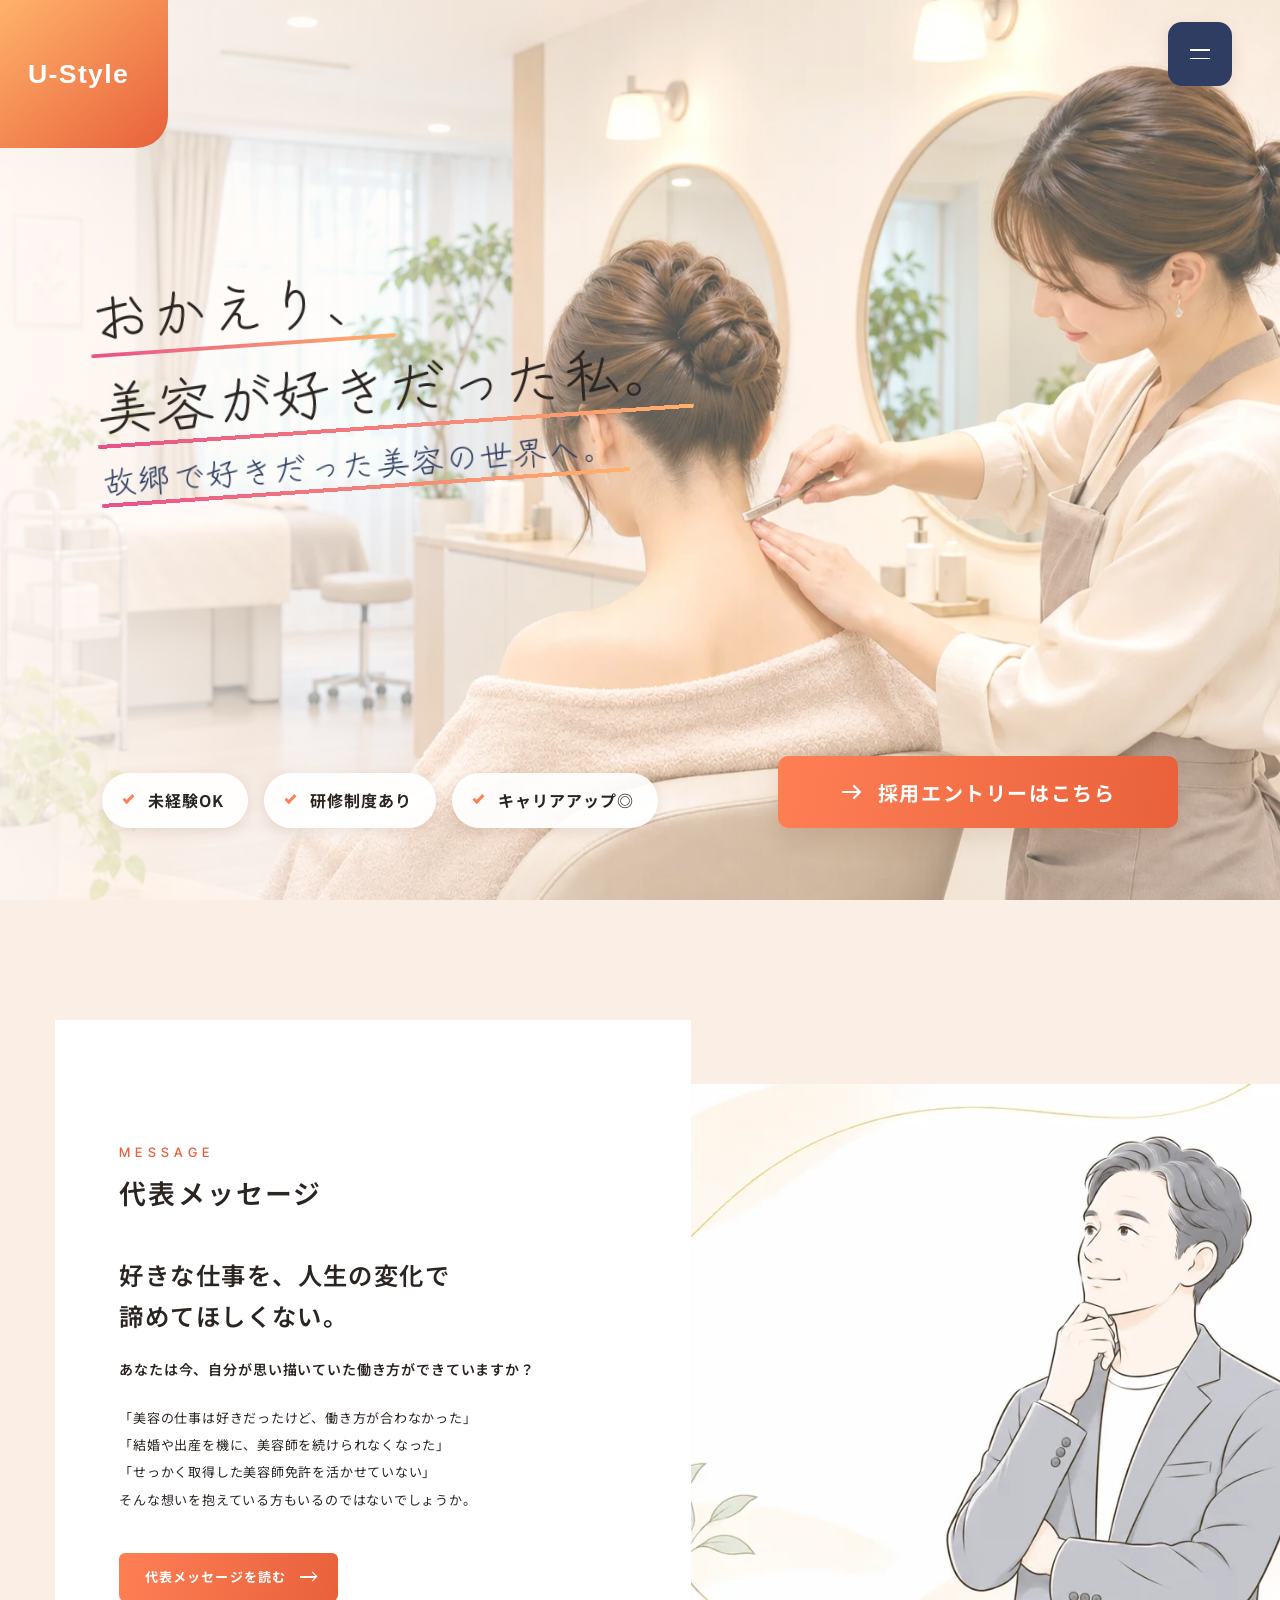
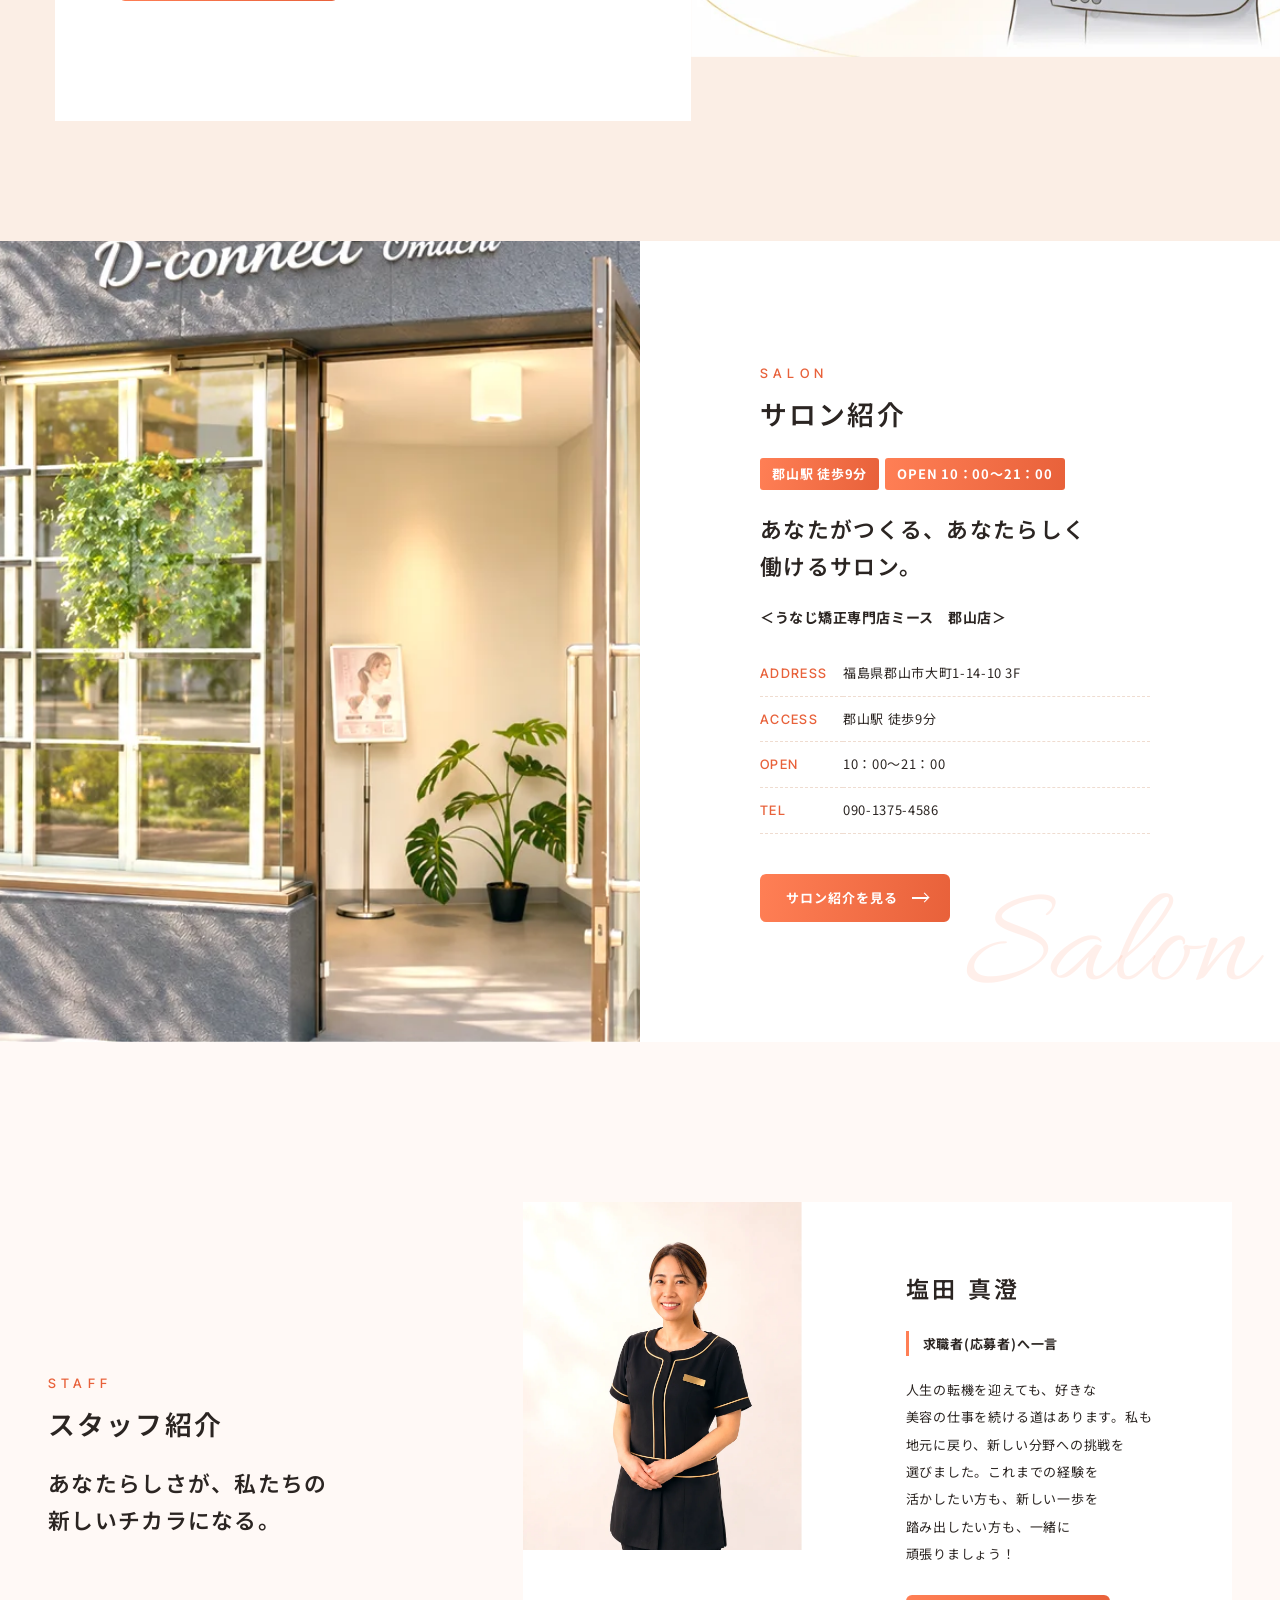
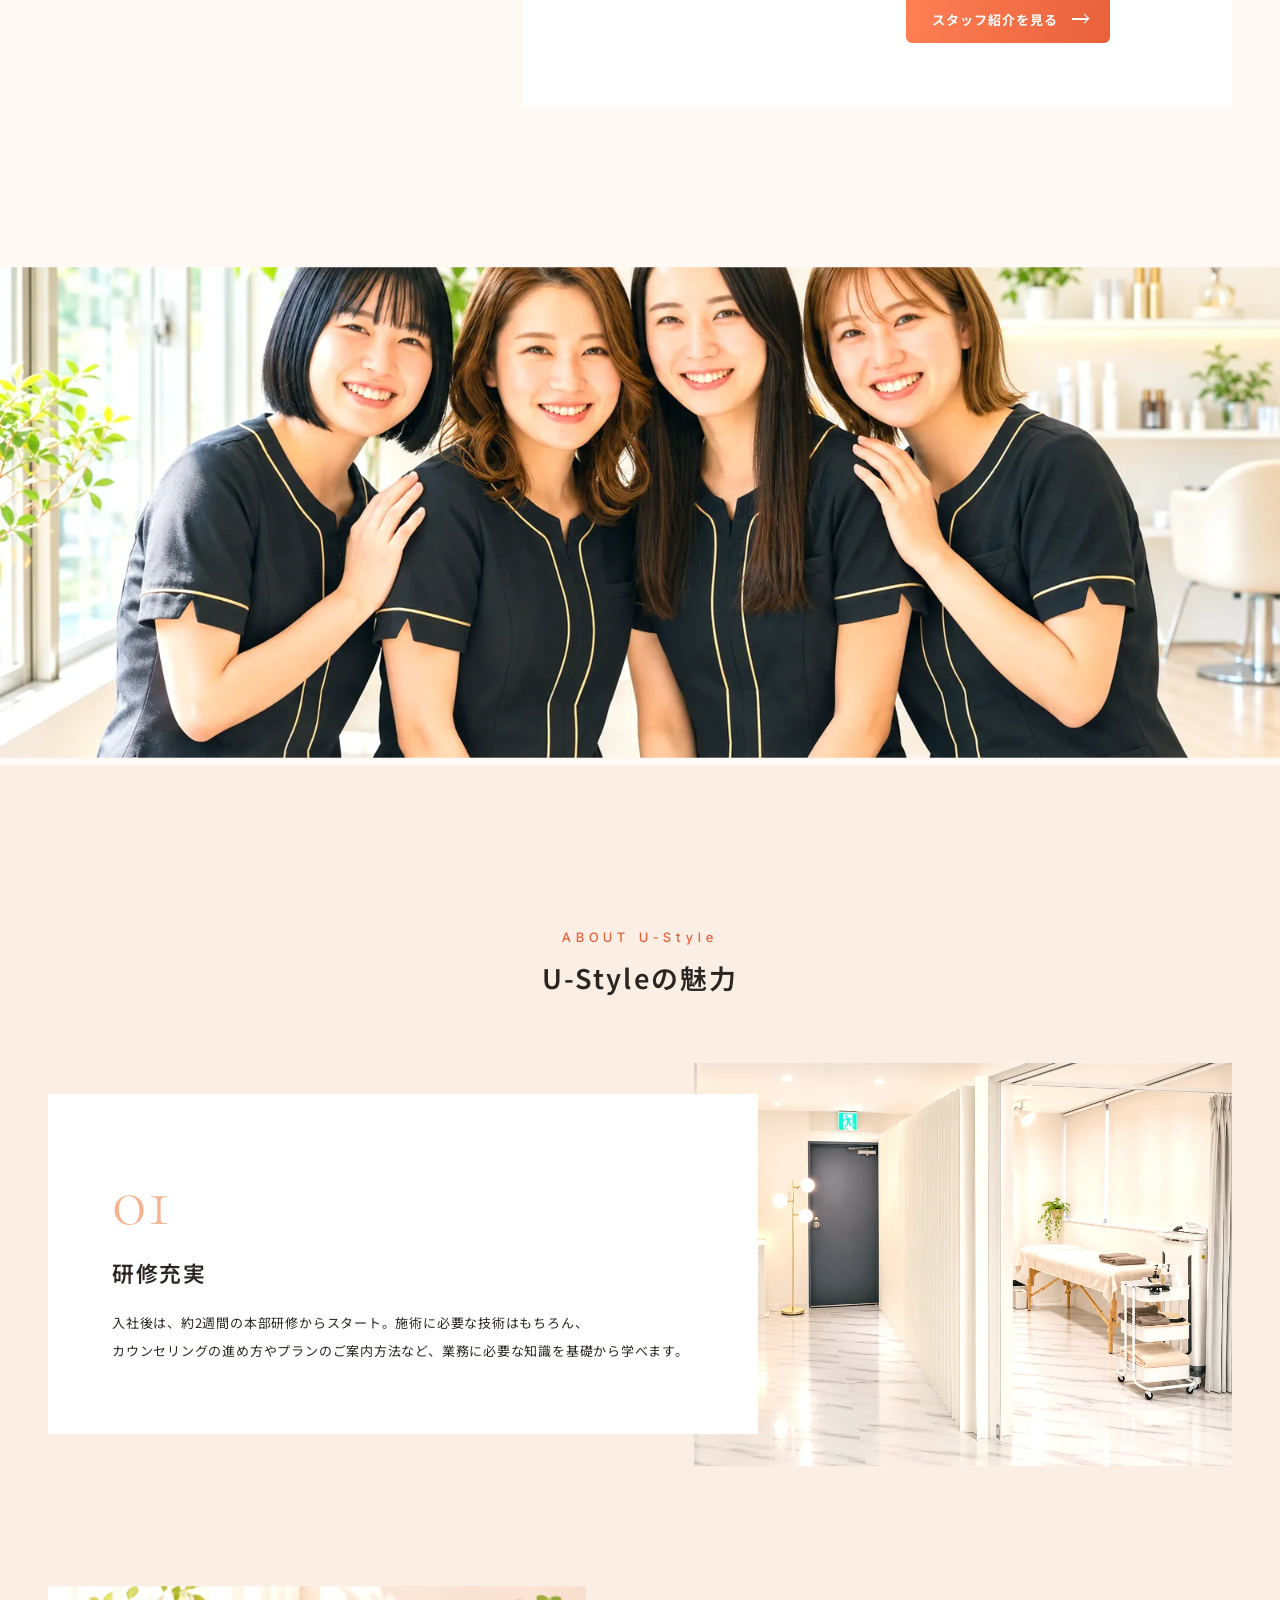
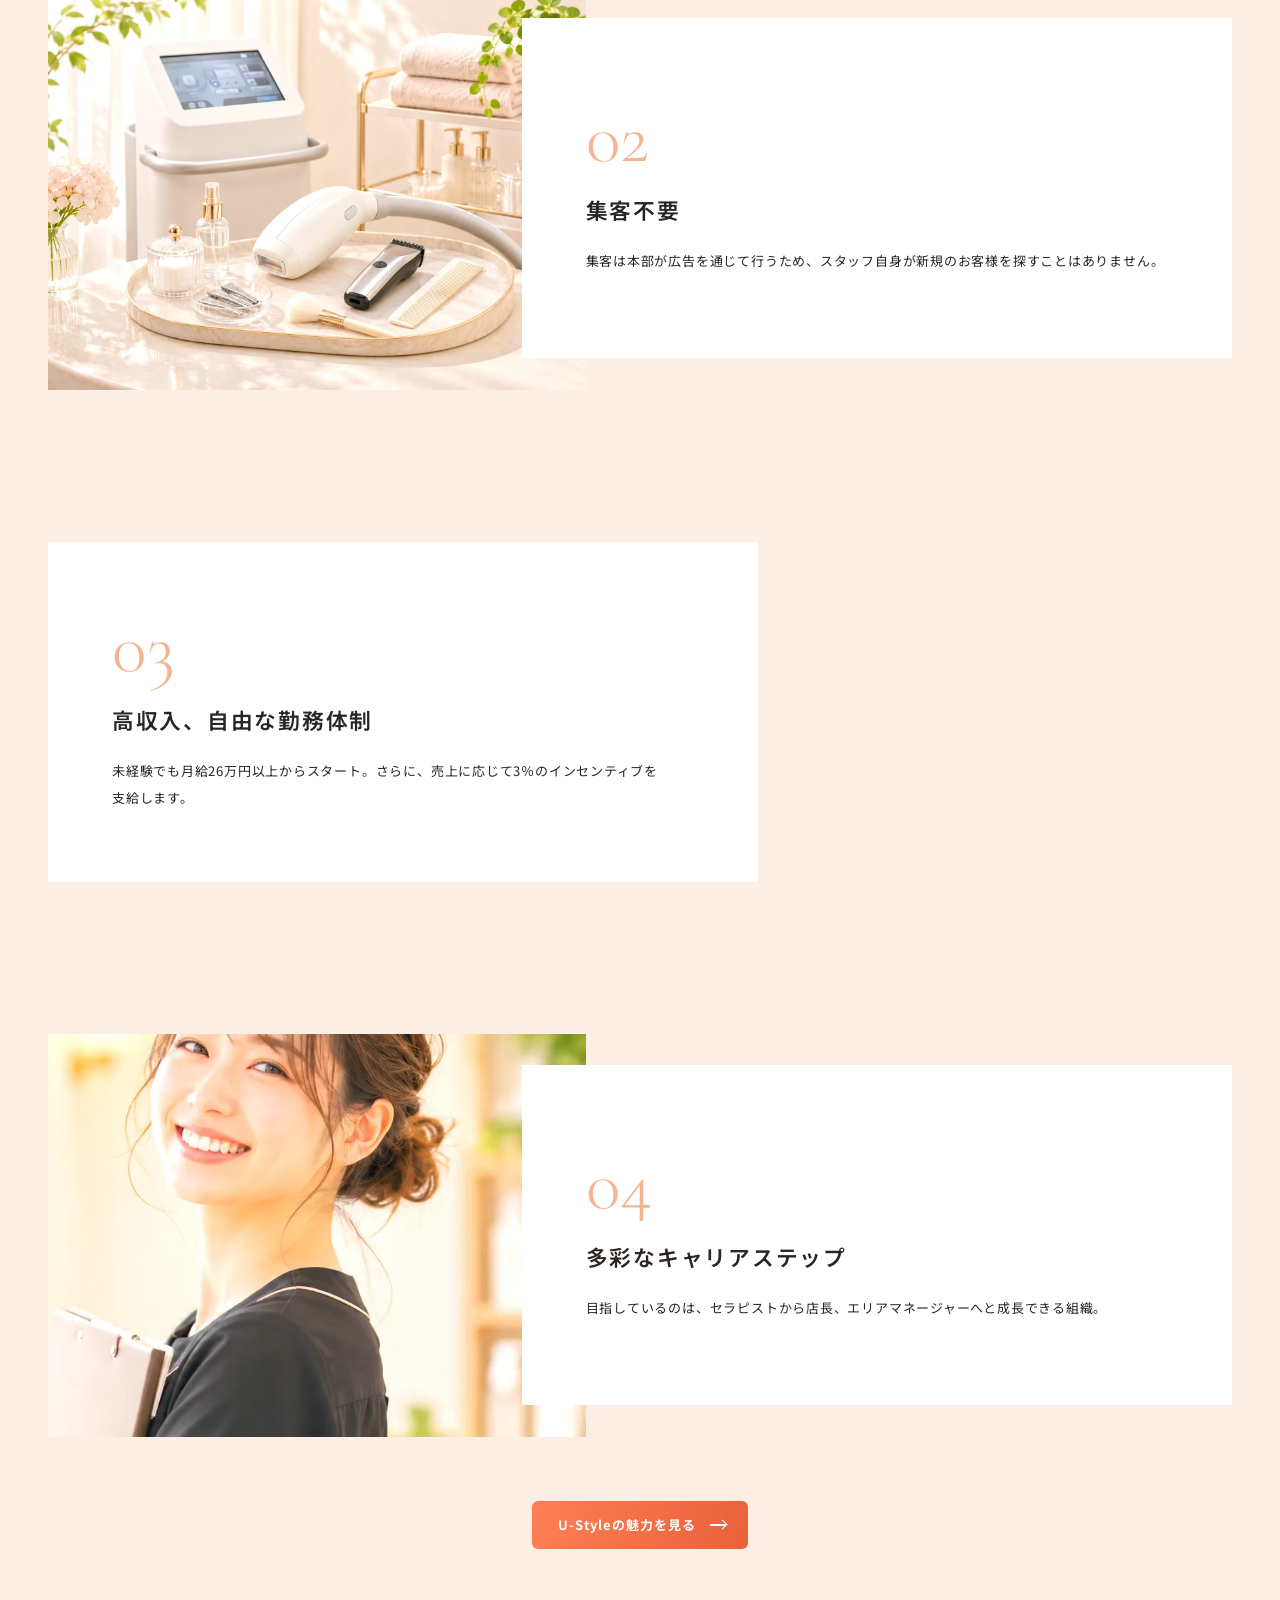
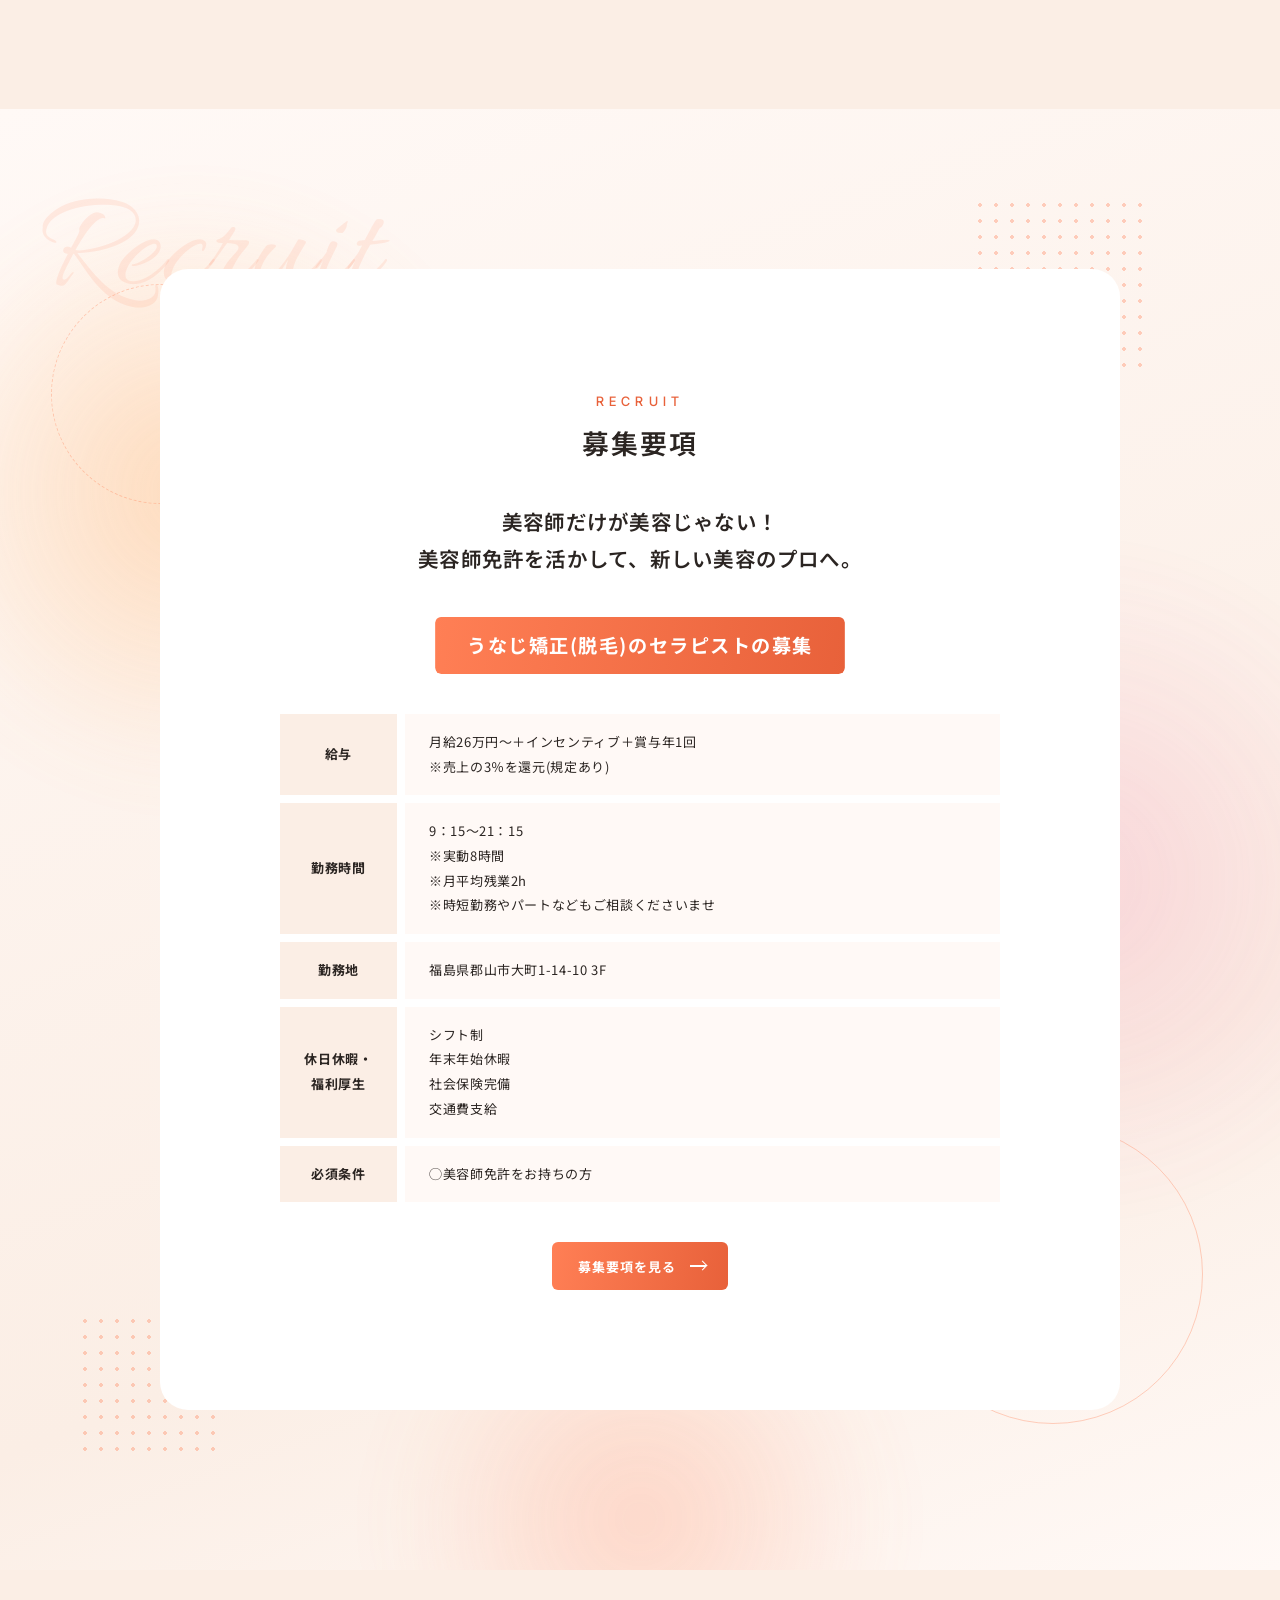
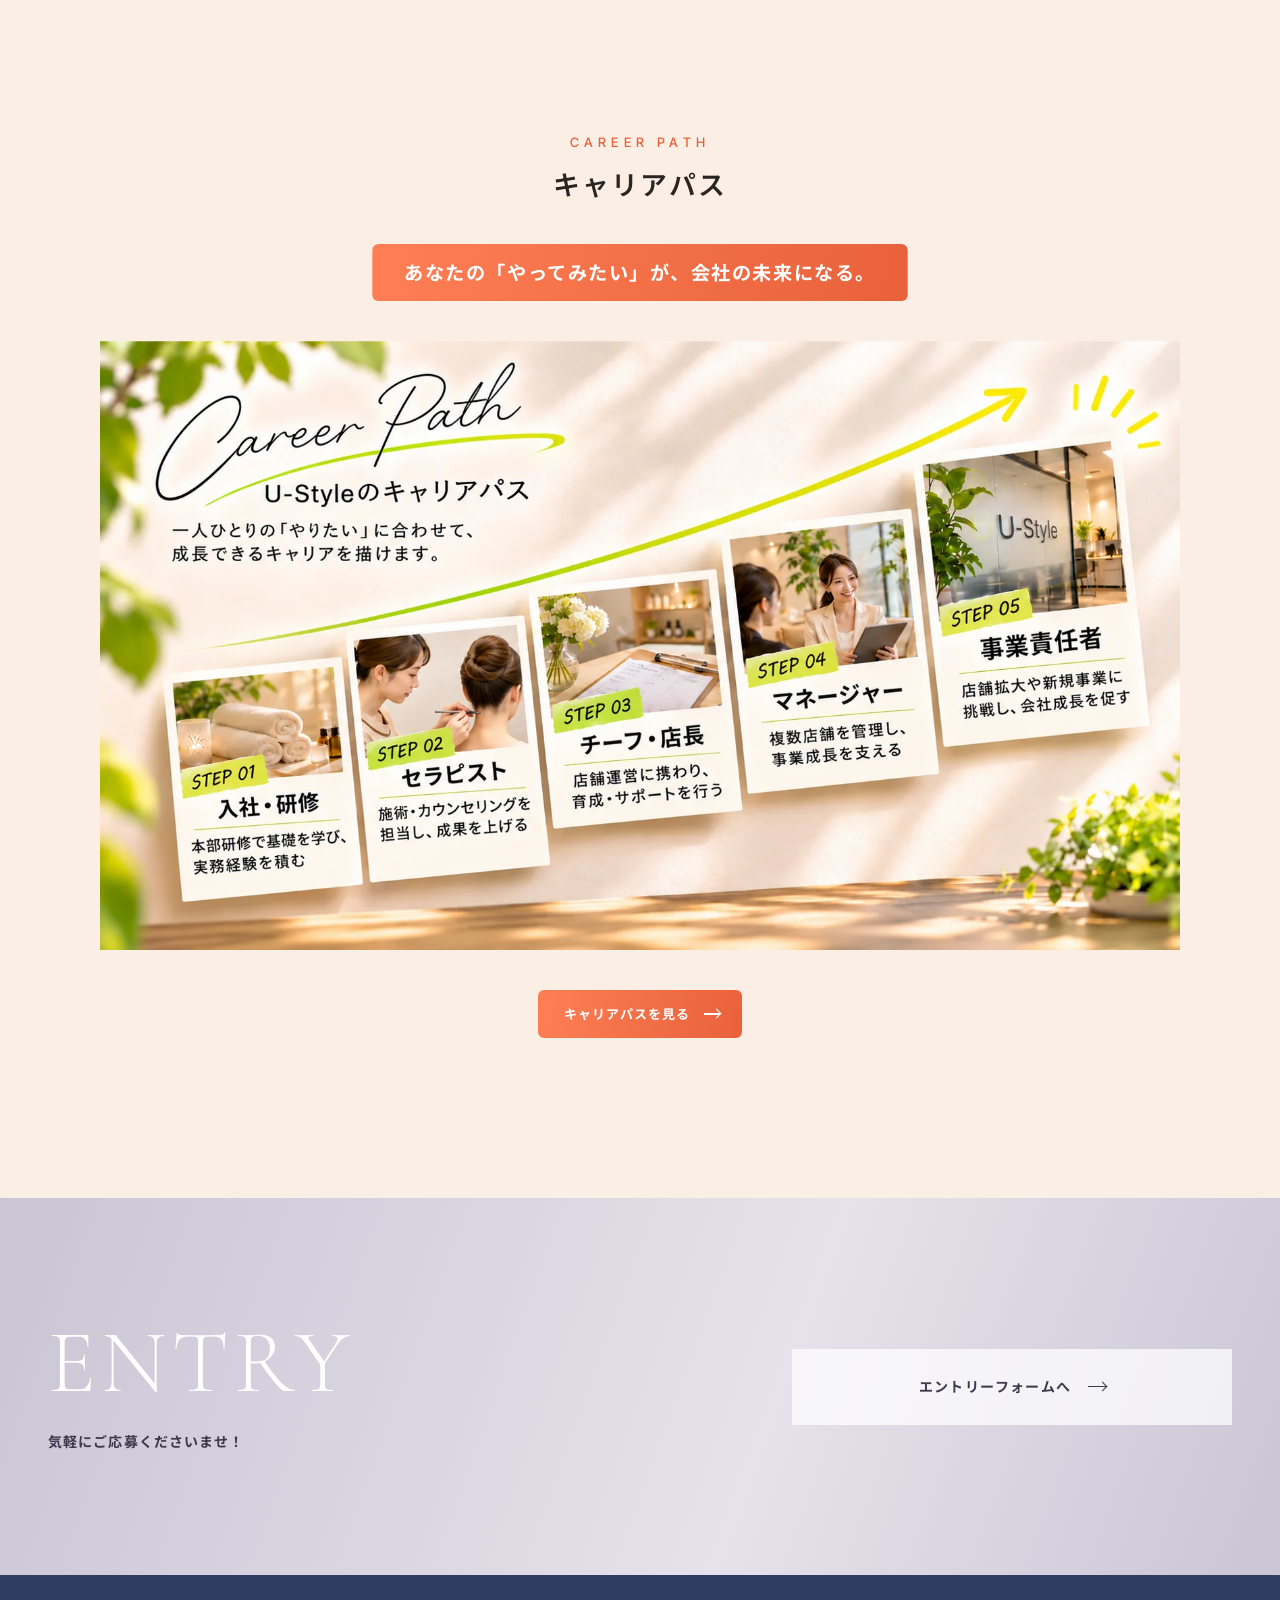
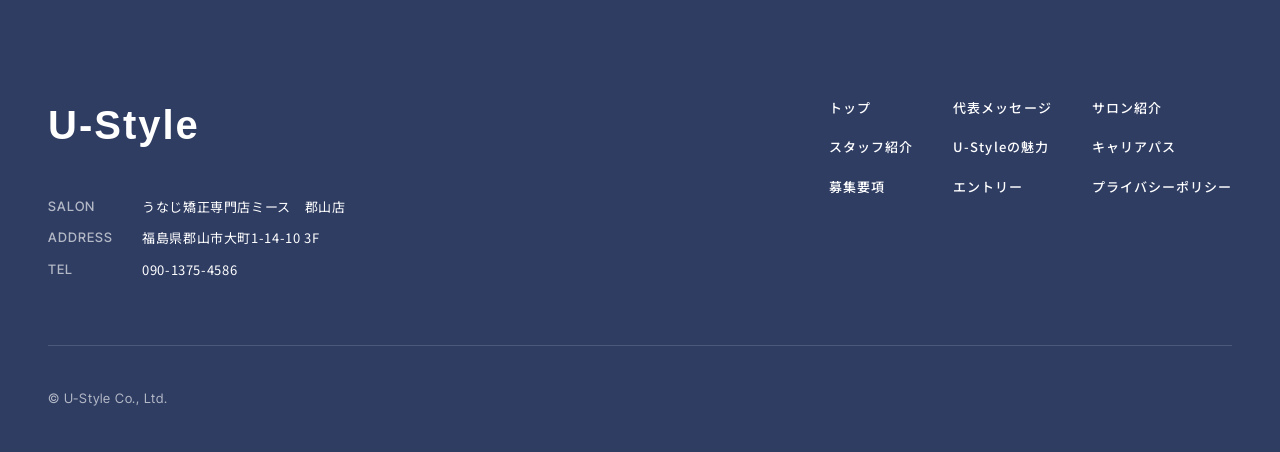
==== commit d6b36a92: "表示を更新（2026-11-25）" ====
--- a/index.html
+++ b/index.html
@@ -20,19 +20,19 @@
 <link rel="preconnect" href="https://fonts.googleapis.com">
 <link rel="preconnect" href="https://fonts.gstatic.com" crossorigin>
 <link href="https://fonts.googleapis.com/css2?family=Inter+Tight:wght@500;800&family=Noto+Sans+JP:wght@400;500;700&family=Shippori+Mincho+B1:wght@600&family=Zen+Kurenaido&family=Cormorant+Garamond:wght@300&family=Allura&display=swap" rel="stylesheet">
-<link rel="icon" href="assets/favicon.ico?v=20261125210709" sizes="any">
-<link rel="icon" href="assets/favicon-32.png?v=20261125210709" type="image/png" sizes="32x32">
-<link rel="apple-touch-icon" href="assets/apple-touch-icon.png?v=20261125210709">
-<link rel="stylesheet" href="tokens.css?v=20261125210709">
-<link rel="stylesheet" href="base.css?v=20261125210709">
-<link rel="stylesheet" href="style.css?v=20261125210709">
+<link rel="icon" href="assets/favicon.ico?v=20261125211448" sizes="any">
+<link rel="icon" href="assets/favicon-32.png?v=20261125211448" type="image/png" sizes="32x32">
+<link rel="apple-touch-icon" href="assets/apple-touch-icon.png?v=20261125211448">
+<link rel="stylesheet" href="tokens.css?v=20261125211448">
+<link rel="stylesheet" href="base.css?v=20261125211448">
+<link rel="stylesheet" href="style.css?v=20261125211448">
 </head>
 <body>
 
 <header class="header header--corner">
   <a class="logo" href="./" aria-label="U-Style株式会社 トップへ">
-    <img class="logo__w" src="assets/logo_w.svg?v=20261125210709" alt="" width="168" height="60">
-    <img class="logo__c" src="assets/logo.svg?v=20261125210709" alt="" width="168" height="60">
+    <img class="logo__w" src="assets/logo_w.svg?v=20261125211448" alt="" width="168" height="60">
+    <img class="logo__c" src="assets/logo.svg?v=20261125211448" alt="" width="168" height="60">
   </a>
   <div class="header__acts">
     <button class="menu-btn" type="button" aria-expanded="false" aria-controls="drawer" aria-label="メニューを開く"><span></span><span></span></button>
@@ -55,11 +55,11 @@
 
 <main>
 
-    <div class="loading" aria-hidden="true"><div class="loading__in"><img class="loading__logo" src="assets/logo.svg?v=20261125210709" alt="" width="168" height="60"></div></div>
+    <div class="loading" aria-hidden="true"><div class="loading__in"><img class="loading__logo" src="assets/logo.svg?v=20261125211448" alt="" width="168" height="60"></div></div>
 
     <section class="fv">
     <div class="fv__pics" aria-hidden="true">
-      <div class="fv__pic"><img src="assets/fv-care.webp?v=20261125210709" alt="" width="1448" height="1086"></div>
+      <div class="fv__pic"><img src="assets/fv-care.webp?v=20261125211448" alt="" width="1448" height="1086"></div>
     </div>
     <div class="fv__body" data-on-photo>
       <h1 class="fv__catch"><span class="fv__ln"><span class="fv__tx">おかえり、</span></span><span class="fv__ln"><span class="fv__tx">美容が<wbr>好きだった私。</span></span><span class="fv__ln fv__ln--sub"><span class="fv__tx">故郷で<wbr>好きだった<wbr>美容の<wbr>世界へ。</span></span></h1>
@@ -74,41 +74,41 @@
 
     <section class="msg" id="message">
     <div class="msg__panel rv">
-      <div class="hd"><p class="hd__en" aria-hidden="true">MESSAGE</p><h2 class="hd__ja">代表メッセージ</h2></div>
+      <div class="hd" data-fx="head"><p class="hd__en" aria-hidden="true">MESSAGE</p><h2 class="hd__ja">代表メッセージ</h2></div>
       <p class="msg__lead">好きな仕事を、<wbr>人生の変化で<wbr>諦めてほしくない。</p>
       <p class="msg__q">あなたは今、<wbr>自分が<wbr>思い描いていた<wbr>働き方が<wbr>できていますか？</p>
       <p class="txt">「美容の仕事は<wbr>好きだったけど、<wbr>働き方が<wbr>合わなかった」<br>「結婚や出産を機に、<wbr>美容師を<wbr>続けられなくなった」<br>「せっかく取得した<wbr>美容師免許を<wbr>活かせていない」<br>そんな想いを<wbr>抱えている方も<wbr>いるのでは<wbr>ないでしょうか。</p>
       <a class="go" href="message/" data-todo><span>代表メッセージを読む</span><i aria-hidden="true"></i></a>
     </div>
-    <figure class="msg__pic"><img src="assets/message.webp?v=20261125210709" alt="" width="1000" height="666" loading="lazy" data-todo></figure>
+    <figure class="msg__pic" data-fx="wipe-r"><img src="assets/message.webp?v=20261125211448" alt="" width="1000" height="666" loading="lazy" data-todo></figure>
   </section>
 
     <section class="salon" id="salon">
-    <figure class="salon__pic"><img src="assets/salon.webp?v=20261125210709" alt="うなじ矯正専門店ミース 郡山店の入口" width="1200" height="900" loading="lazy"></figure>
+    <figure class="salon__pic" data-fx="wipe"><img src="assets/salon.webp?v=20261125211448" alt="うなじ矯正専門店ミース 郡山店の入口" width="1200" height="900" loading="lazy"></figure>
     <div class="salon__body rv">
-      <div class="hd"><p class="hd__en" aria-hidden="true">SALON</p><h2 class="hd__ja">サロン紹介</h2></div>
-      <ul class="pills"><li>郡山駅 徒歩9分</li><li>OPEN 10：00〜21：00</li></ul>
+      <div class="hd" data-fx="head"><p class="hd__en" aria-hidden="true">SALON</p><h2 class="hd__ja">サロン紹介</h2></div>
+      <ul class="pills" data-fx="list"><li>郡山駅 徒歩9分</li><li>OPEN 10：00〜21：00</li></ul>
       <p class="salon__lead">あなたがつくる、<wbr>あなたらしく<wbr>働けるサロン。</p>
       <p class="salon__name">＜うなじ矯正専門店ミース　郡山店＞</p>
-      <dl class="sinfo">
+      <dl class="sinfo" data-fx="list">
         <dt>ADDRESS</dt><dd>福島県郡山市大町<span class="nb">1-14-10 3F</span></dd>
         <dt>ACCESS</dt><dd>郡山駅 徒歩9分</dd>
         <dt>OPEN</dt><dd><span class="nb">10：00〜21：00</span></dd>
         <dt>TEL</dt><dd><a class="nb" href="tel:09013754586">090-1375-4586</a></dd>
       </dl>
       <a class="go" href="salon/" data-todo><span>サロン紹介を見る</span><i aria-hidden="true"></i></a>
-      <p class="script" aria-hidden="true">Salon</p>
+      <p class="script" aria-hidden="true" data-px="0.1">Salon</p>
     </div>
   </section>
 
     <section class="staff" id="staff">
     <div class="wrap staff__in">
       <div class="staff__head rv">
-        <div class="hd"><p class="hd__en" aria-hidden="true">STAFF</p><h2 class="hd__ja">スタッフ紹介</h2></div>
+        <div class="hd" data-fx="head"><p class="hd__en" aria-hidden="true">STAFF</p><h2 class="hd__ja">スタッフ紹介</h2></div>
         <p class="staff__lead">あなたらしさが、<wbr>私たちの<wbr>新しいチカラになる。</p>
       </div>
       <div class="staff__person rv">
-        <figure class="staff__pic"><img src="assets/staff.webp?v=20261125210709" alt="スタッフの塩田 真澄さん" width="1086" height="1448" loading="lazy"></figure>
+        <figure class="staff__pic" data-fx="wipe"><img src="assets/staff.webp?v=20261125211448" alt="スタッフの塩田 真澄さん" width="1086" height="1448" loading="lazy"></figure>
         <div class="staff__say">
           <p class="staff__name">塩田 真澄</p>
           <p class="staff__q">求職者(応募者)へ一言</p>
@@ -117,28 +117,28 @@
         </div>
       </div>
     </div>
-    <figure class="band"><img src="assets/team.webp?v=20261125210709" alt="" width="1600" height="900" loading="lazy"></figure>
+    <figure class="band" data-fx="wipe"><img src="assets/team.webp?v=20261125211448" alt="" width="1600" height="900" loading="lazy"></figure>
   </section>
 
     <section class="appeal" id="appeal">
     <div class="wrap">
-      <div class="hd hd--c rv"><p class="hd__en" aria-hidden="true">ABOUT U-Style</p><h2 class="hd__ja">U-Styleの魅力</h2></div>
+      <div class="hd hd--c" data-fx="head"><p class="hd__en" aria-hidden="true">ABOUT U-Style</p><h2 class="hd__ja">U-Styleの魅力</h2></div>
       <ol class="rows">
-        <li class="row rv">
-          <div class="row__box"><p class="row__no" aria-hidden="true">01</p><h3 class="row__ttl"><span class="vh">①</span>研修充実</h3><p class="txt">入社後は、<wbr>約2週間の<wbr>本部研修から<wbr>スタート。<wbr>施術に必要な<wbr>技術はもちろん、<wbr>カウンセリングの<wbr>進め方や<wbr>プランの<wbr>ご案内方法など、<wbr>業務に必要な<wbr>知識を<wbr>基礎から<wbr>学べます。</p></div>
-          <figure class="row__pic"><img src="assets/point-1.webp?v=20261125210709" alt="" width="1000" height="750" loading="lazy"></figure>
-        </li>
-        <li class="row rv">
-          <div class="row__box"><p class="row__no" aria-hidden="true">02</p><h3 class="row__ttl"><span class="vh">②</span>集客不要</h3><p class="txt">集客は<wbr>本部が<wbr>広告を通じて<wbr>行うため、<wbr>スタッフ自身が<wbr>新規の<wbr>お客様を<wbr>探すことは<wbr>ありません。</p></div>
-          <figure class="row__pic"><img src="assets/recruit.webp?v=20261125210709" alt="" width="1600" height="1200" loading="lazy"></figure>
-        </li>
-        <li class="row rv">
-          <div class="row__box"><p class="row__no" aria-hidden="true">03</p><h3 class="row__ttl"><span class="vh">③</span>高収入、<wbr>自由な勤務体制</h3><p class="txt">未経験でも<wbr>月給26万円以上から<wbr>スタート。<wbr>さらに、<wbr>売上に応じて<wbr>3％の<wbr>インセンティブを<wbr>支給します。</p></div>
-          <figure class="row__pic"><img src="assets/staff-team.webp?v=20261125210709" alt="" width="1200" height="800" loading="lazy"></figure>
-        </li>
-        <li class="row rv">
-          <div class="row__box"><p class="row__no" aria-hidden="true">04</p><h3 class="row__ttl"><span class="vh">④</span>多彩な<wbr>キャリアステップ</h3><p class="txt">目指しているのは、<wbr>セラピストから<wbr>店長、<wbr>エリアマネージャーへと<wbr>成長できる組織。</p></div>
-          <figure class="row__pic"><img src="assets/point-4.webp?v=20261125210709" alt="" width="755" height="916" loading="lazy"></figure>
+        <li class="row">
+          <div class="row__box" data-fx="slide"><p class="row__no" aria-hidden="true">01</p><h3 class="row__ttl"><span class="vh">①</span>研修充実</h3><p class="txt">入社後は、<wbr>約2週間の<wbr>本部研修から<wbr>スタート。<wbr>施術に必要な<wbr>技術はもちろん、<wbr>カウンセリングの<wbr>進め方や<wbr>プランの<wbr>ご案内方法など、<wbr>業務に必要な<wbr>知識を<wbr>基礎から<wbr>学べます。</p></div>
+          <figure class="row__pic" data-fx="wipe"><img src="assets/point-1.webp?v=20261125211448" alt="" width="1000" height="750" loading="lazy"></figure>
+        </li>
+        <li class="row">
+          <div class="row__box" data-fx="slide"><p class="row__no" aria-hidden="true">02</p><h3 class="row__ttl"><span class="vh">②</span>集客不要</h3><p class="txt">集客は<wbr>本部が<wbr>広告を通じて<wbr>行うため、<wbr>スタッフ自身が<wbr>新規の<wbr>お客様を<wbr>探すことは<wbr>ありません。</p></div>
+          <figure class="row__pic" data-fx="wipe"><img src="assets/recruit.webp?v=20261125211448" alt="" width="1600" height="1200" loading="lazy"></figure>
+        </li>
+        <li class="row">
+          <div class="row__box" data-fx="slide"><p class="row__no" aria-hidden="true">03</p><h3 class="row__ttl"><span class="vh">③</span>高収入、<wbr>自由な勤務体制</h3><p class="txt">未経験でも<wbr>月給26万円以上から<wbr>スタート。<wbr>さらに、<wbr>売上に応じて<wbr>3％の<wbr>インセンティブを<wbr>支給します。</p></div>
+          <figure class="row__pic" data-fx="wipe"><img src="assets/staff-team.webp?v=20261125211448" alt="" width="1200" height="800" loading="lazy"></figure>
+        </li>
+        <li class="row">
+          <div class="row__box" data-fx="slide"><p class="row__no" aria-hidden="true">04</p><h3 class="row__ttl"><span class="vh">④</span>多彩な<wbr>キャリアステップ</h3><p class="txt">目指しているのは、<wbr>セラピストから<wbr>店長、<wbr>エリアマネージャーへと<wbr>成長できる組織。</p></div>
+          <figure class="row__pic" data-fx="wipe"><img src="assets/point-4.webp?v=20261125211448" alt="" width="755" height="916" loading="lazy"></figure>
         </li>
       </ol>
       <div class="more rv"><a class="go" href="appeal/" data-todo><span>U-Styleの魅力を見る</span><i aria-hidden="true"></i></a></div>
@@ -146,12 +146,13 @@
   </section>
 
     <section class="req" id="recruit">
+    <div class="req__deco" aria-hidden="true"><span class="blob blob--1"></span><span class="blob blob--2"></span><span class="blob blob--3"></span><span class="ring ring--1"></span><span class="ring ring--2"></span><span class="dots dots--1"></span><span class="dots dots--2"></span><p class="script script--req" data-px="0.12">Recruit</p></div>
     <div class="wrap">
       <div class="req__panel rv">
-        <div class="hd hd--c"><p class="hd__en" aria-hidden="true">RECRUIT</p><h2 class="hd__ja">募集要項</h2></div>
+        <div class="hd hd--c" data-fx="head"><p class="hd__en" aria-hidden="true">RECRUIT</p><h2 class="hd__ja">募集要項</h2></div>
         <p class="req__lead">美容師だけが<wbr>美容じゃない！<br>美容師免許を<wbr>活かして、<wbr>新しい<wbr>美容のプロへ。</p>
-        <p class="pill-h">うなじ矯正(脱毛)の<wbr>セラピストの募集</p>
-        <dl class="tbl">
+        <p class="pill-h" data-fx="pill">うなじ矯正(脱毛)の<wbr>セラピストの募集</p>
+        <dl class="tbl" data-fx="list">
           <div><dt>給与</dt><dd>月給26万円〜＋<wbr>インセンティブ＋<wbr>賞与年1回<br>※売上の3％を還元(規定あり)</dd></div>
           <div><dt>勤務時間</dt><dd>9：15〜21：15<br>※実動8時間<br>※月平均残業2h<br>※時短勤務や<wbr>パートなども<wbr>ご相談くださいませ</dd></div>
           <div><dt>勤務地</dt><dd>福島県郡山市大町<span class="nb">1-14-10 3F</span></dd></div>
@@ -165,9 +166,9 @@
 
     <section class="career" id="career">
     <div class="wrap">
-      <div class="hd hd--c rv"><p class="hd__en" aria-hidden="true">CAREER PATH</p><h2 class="hd__ja">キャリアパス</h2></div>
-      <p class="pill-h pill-h--l rv">あなたの<wbr>「やってみたい」が、<wbr>会社の<wbr>未来になる。</p>
-      <figure class="career__pic rv"><img src="assets/career.webp?v=20261125210709" alt="キャリアパスの図：入社・研修、セラピスト、チーフ・店長、マネージャー、事業責任者" width="1600" height="902" loading="lazy"></figure>
+      <div class="hd hd--c" data-fx="head"><p class="hd__en" aria-hidden="true">CAREER PATH</p><h2 class="hd__ja">キャリアパス</h2></div>
+      <p class="pill-h pill-h--l" data-fx="pill">あなたの<wbr>「やってみたい」が、<wbr>会社の<wbr>未来になる。</p>
+      <figure class="career__pic" data-fx="wipe"><img src="assets/career.webp?v=20261125211448" alt="キャリアパスの図：入社・研修、セラピスト、チーフ・店長、マネージャー、事業責任者" width="1600" height="902" loading="lazy"></figure>
       <div class="more rv"><a class="go" href="career/" data-todo><span>キャリアパスを見る</span><i aria-hidden="true"></i></a></div>
     </div>
   </section>
@@ -187,7 +188,7 @@
 <footer class="footer">
   <div class="wrap footer__top">
     <div class="footer__co">
-      <a class="footer__logo" href="./" aria-label="U-Style株式会社 トップへ"><img src="assets/logo_w.svg?v=20261125210709" alt="" width="168" height="60" loading="lazy"></a>
+      <a class="footer__logo" href="./" aria-label="U-Style株式会社 トップへ"><img src="assets/logo_w.svg?v=20261125211448" alt="" width="168" height="60" loading="lazy"></a>
       <dl class="footer__info">
         <dt>SALON</dt><dd>うなじ矯正専門店ミース　郡山店</dd>
         <dt>ADDRESS</dt><dd>福島県郡山市大町<span class="nb">1-14-10 3F</span></dd>
@@ -209,6 +210,6 @@
   <p class="wrap footer__copy">© U-Style Co., Ltd.</p>
 </footer>
 
-<script src="site.js?v=20261125210709"></script>
+<script src="site.js?v=20261125211448"></script>
 </body>
 </html>
--- a/tokens.css
+++ b/tokens.css
@@ -35,6 +35,12 @@
   --c-mist-2: #e6e1ea;
   --c-mist-btn: rgba(255, 255, 255, 0.72);
   --c-mist-ink: #3e3a4d;
+  --c-glow-1: rgba(255, 178, 107, 0.55);  
+  --c-glow-2: rgba(232, 80, 138, 0.22);
+  --c-glow-3: rgba(255, 127, 85, 0.35);
+  --c-ring: rgba(255, 127, 85, 0.35);     
+  --c-dot: rgba(255, 127, 85, 0.35);      
+  --c-shine: rgba(255, 255, 255, 0.55);   
   --c-ph-1: #f6e6dc;
   --c-ph-2: #8e9bb3;
 
--- a/style.css
+++ b/style.css
@@ -90,7 +90,7 @@
 
 .salon { position: relative; display: grid; background: var(--c-base); overflow: hidden; }
 .salon__pic { aspect-ratio: 4 / 3; overflow: hidden; }
-.salon__pic img { width: 100%; height: 100%; object-fit: cover; }
+.salon__pic img { width: 100%; height: 124%; margin-top: -12%; object-fit: cover; }
 .salon__body { position: relative; display: grid; gap: var(--sp-p); justify-items: start; padding: var(--sp-s) var(--gutter); }
 .salon__body > .hd { margin-bottom: 4px; }
 .salon__lead { font-size: clamp(18px, 1.7vw, 24px); font-weight: 600; line-height: 1.7; letter-spacing: 0.06em; }
@@ -118,7 +118,7 @@
 .staff__q { padding-left: 14px; border-left: 3px solid var(--c-sub); font-size: var(--fs-small); font-weight: 700; letter-spacing: 0.06em; }
 .staff__say > .go { margin-top: var(--sp-1); }
 .band { aspect-ratio: 16 / 9; overflow: hidden; }
-.band img { width: 100%; height: 100%; object-fit: cover; object-position: 50% 30%; }
+.band img { width: 100%; height: 124%; margin-top: -12%; object-fit: cover; object-position: 50% 30%; }
 @media (min-width: 960px) {
   .staff__in { grid-template-columns: 4fr 8fr; align-items: center; column-gap: var(--sp-s); }
   .staff__person { grid-template-columns: 5fr 7fr; }
@@ -126,9 +126,10 @@
   .band { aspect-ratio: 1440 / 560; }
 }
 
-.appeal { padding-block: var(--sec-y); background: var(--c-peach); }
+.appeal { overflow-x: clip; padding-block: var(--sec-y); background: var(--c-peach); }
 .rows { display: grid; gap: var(--sp-s); margin-top: var(--sp-g); }
-.row { display: grid; }
+.row { display: grid; min-width: 0; }
+.row > * { min-width: 0; }
 .row__box { position: relative; z-index: 2; display: grid; gap: var(--sp-p); align-content: start; margin: -32px var(--sp-p) 0; padding: var(--sp-b); background: var(--c-base); }
 .row__no { font-family: var(--ff-num); font-weight: 300; font-size: 56px; line-height: 1; color: var(--c-num); }
 .row__ttl { font-size: clamp(19px, 1.7vw, 24px); font-weight: 600; line-height: 1.5; letter-spacing: 0.08em; }
@@ -144,7 +145,7 @@
   .row__no { font-size: 72px; }
 }
 
-.req { padding-block: var(--sec-y); background: var(--c-cream); }
+.req { position: relative; overflow: hidden; padding-block: var(--sec-y); background: linear-gradient(160deg, var(--c-cream), var(--c-peach) 70%, var(--c-cream)); }
 .req__panel { display: grid; gap: var(--sp-b); justify-items: center; max-width: 960px; margin-inline: auto; padding: var(--sp-s) var(--sp-p); border-radius: 28px; background: var(--c-base); }
 .req__lead { font-size: clamp(17px, 1.6vw, 22px); font-weight: 600; line-height: 1.8; letter-spacing: 0.06em; text-align: center; }
 .tbl { display: grid; gap: 8px; width: 100%; font-size: var(--fs-small); line-height: 1.9; }
@@ -170,3 +171,56 @@
 .entry__btn i { width: 18px; height: 1.5px; background: currentColor; position: relative; }
 .entry__btn i::after { content: ""; position: absolute; right: 0; top: -3px; width: 7px; height: 7px; border-top: 1.5px solid currentColor; border-right: 1.5px solid currentColor; transform: rotate(45deg); }
 @media (min-width: 960px) { .entry__in { grid-template-columns: 1fr 440px; } }
+
+.req > .wrap { position: relative; z-index: 1; }
+.req__deco { position: absolute; inset: 0; pointer-events: none; }
+.blob { position: absolute; border-radius: 50%; filter: blur(40px); opacity: 0.75; animation: blob-float 14s ease-in-out infinite alternate; }
+.blob--1 { left: -8%; top: 6%; width: 46vw; max-width: 620px; aspect-ratio: 1; background: radial-gradient(circle, var(--c-glow-1), transparent 70%); }
+.blob--2 { right: -10%; top: 30%; width: 52vw; max-width: 720px; aspect-ratio: 1; background: radial-gradient(circle, var(--c-glow-2), transparent 70%); animation-duration: 18s; animation-delay: -6s; }
+.blob--3 { left: 30%; bottom: -14%; width: 40vw; max-width: 560px; aspect-ratio: 1; background: radial-gradient(circle, var(--c-glow-3), transparent 70%); animation-duration: 16s; animation-delay: -3s; }
+.ring { position: absolute; border: 1px solid var(--c-ring); border-radius: 50%; animation: ring-spin 40s linear infinite; }
+.ring--1 { left: 4%; top: 12%; width: 220px; aspect-ratio: 1; border-style: dashed; }
+.ring--2 { right: 6%; bottom: 10%; width: 300px; aspect-ratio: 1; animation-direction: reverse; animation-duration: 60s; }
+.dots { position: absolute; width: 180px; aspect-ratio: 1; background: radial-gradient(var(--c-dot) 1.6px, transparent 1.8px) 0 0 / 16px 16px; }
+.dots--1 { right: 10%; top: 6%; }
+.dots--2 { left: 6%; bottom: 8%; width: 140px; }
+.script--req { left: 3%; right: auto; top: 2%; bottom: auto; }
+@keyframes blob-float { 0% { transform: translate(0, 0) scale(1); } 50% { transform: translate(4vw, -3vw) scale(1.08); } 100% { transform: translate(-3vw, 2vw) scale(0.96); } }
+@keyframes ring-spin { to { transform: rotate(360deg); } }
+@media (max-width: 959px) { .ring--1 { width: 140px; } .ring--2 { width: 180px; } .dots { width: 110px; } }
+
+[data-fx^="wipe"] { clip-path: inset(0 100% 0 0); transition: clip-path 1.3s cubic-bezier(0.77, 0, 0.18, 1); }
+[data-fx="wipe-r"] { clip-path: inset(0 0 0 100%); }
+[data-fx^="wipe"] img { transform: scale(1.22); transition: transform 2.2s var(--ease); }
+[data-fx^="wipe"].is-in { clip-path: inset(0); }
+[data-fx^="wipe"].is-in img { transform: scale(1); }
+
+[data-fx="head"] .hd__en { opacity: 0; letter-spacing: 1.2em; transition: opacity 1s var(--ease), letter-spacing 1.4s var(--ease); }
+[data-fx="head"] .hd__ja { clip-path: inset(0 0 100% 0); transform: translateY(0.6em); transition: clip-path 1s var(--ease) 0.25s, transform 1s var(--ease) 0.25s; }
+[data-fx="head"].is-in .hd__en { opacity: 1; letter-spacing: 0.4em; }
+[data-fx="head"].is-in .hd__ja { clip-path: inset(0 0 -10% 0); transform: none; }
+
+[data-fx="slide"] { opacity: 0; transform: translateX(-48px); transition: opacity 1s var(--ease) 0.35s, transform 1.2s var(--ease) 0.35s; }
+.row:nth-child(even) [data-fx="slide"]:not(.is-in) { transform: translateX(48px); }
+[data-fx="slide"].is-in { opacity: 1; transform: none; }
+[data-fx="slide"] .row__no { clip-path: inset(0 0 100% 0); transform: translateY(40%); transition: clip-path 1s var(--ease) 0.7s, transform 1s var(--ease) 0.7s; }
+[data-fx="slide"].is-in .row__no { clip-path: inset(-10% 0 -10% 0); transform: none; }
+
+[data-fx="pill"] { position: relative; overflow: hidden; clip-path: inset(0 100% 0 0 round 6px); transition: clip-path 1s cubic-bezier(0.77, 0, 0.18, 1) 0.2s; }
+[data-fx="pill"]::after { content: ""; position: absolute; top: 0; bottom: 0; left: -40%; width: 30%; background: linear-gradient(100deg, transparent, var(--c-shine), transparent); transform: skewX(-20deg); }
+[data-fx="pill"].is-in { clip-path: inset(0 0 0 0 round 6px); }
+[data-fx="pill"].is-in::after { animation: pill-shine 1.1s var(--ease) 1.1s both; }
+@keyframes pill-shine { to { left: 120%; } }
+
+[data-fx="list"] > * { opacity: 0; transform: translateY(14px); transition: opacity 0.7s var(--ease), transform 0.7s var(--ease); transition-delay: calc(0.3s + var(--i, 0) * 0.08s); }
+[data-fx="list"].is-in > * { opacity: 1; transform: none; }
+
+.msg__pic.is-in img { animation: pic-float 6s ease-in-out 2.2s infinite alternate; }
+@keyframes pic-float { from { transform: translateY(0); } to { transform: translateY(-10px); } }
+
+.go { position: relative; overflow: hidden; }
+.go::before { content: ""; position: absolute; top: 0; bottom: 0; left: -60%; width: 40%; background: linear-gradient(100deg, transparent, var(--c-shine), transparent); transform: skewX(-20deg); animation: go-shine 4.5s ease-in-out infinite; }
+@keyframes go-shine { 0%, 70% { left: -60%; } 100% { left: 130%; } }
+@media (prefers-reduced-motion: reduce) {
+  .blob, .ring, .go::before, .msg__pic.is-in img { animation: none; }
+}
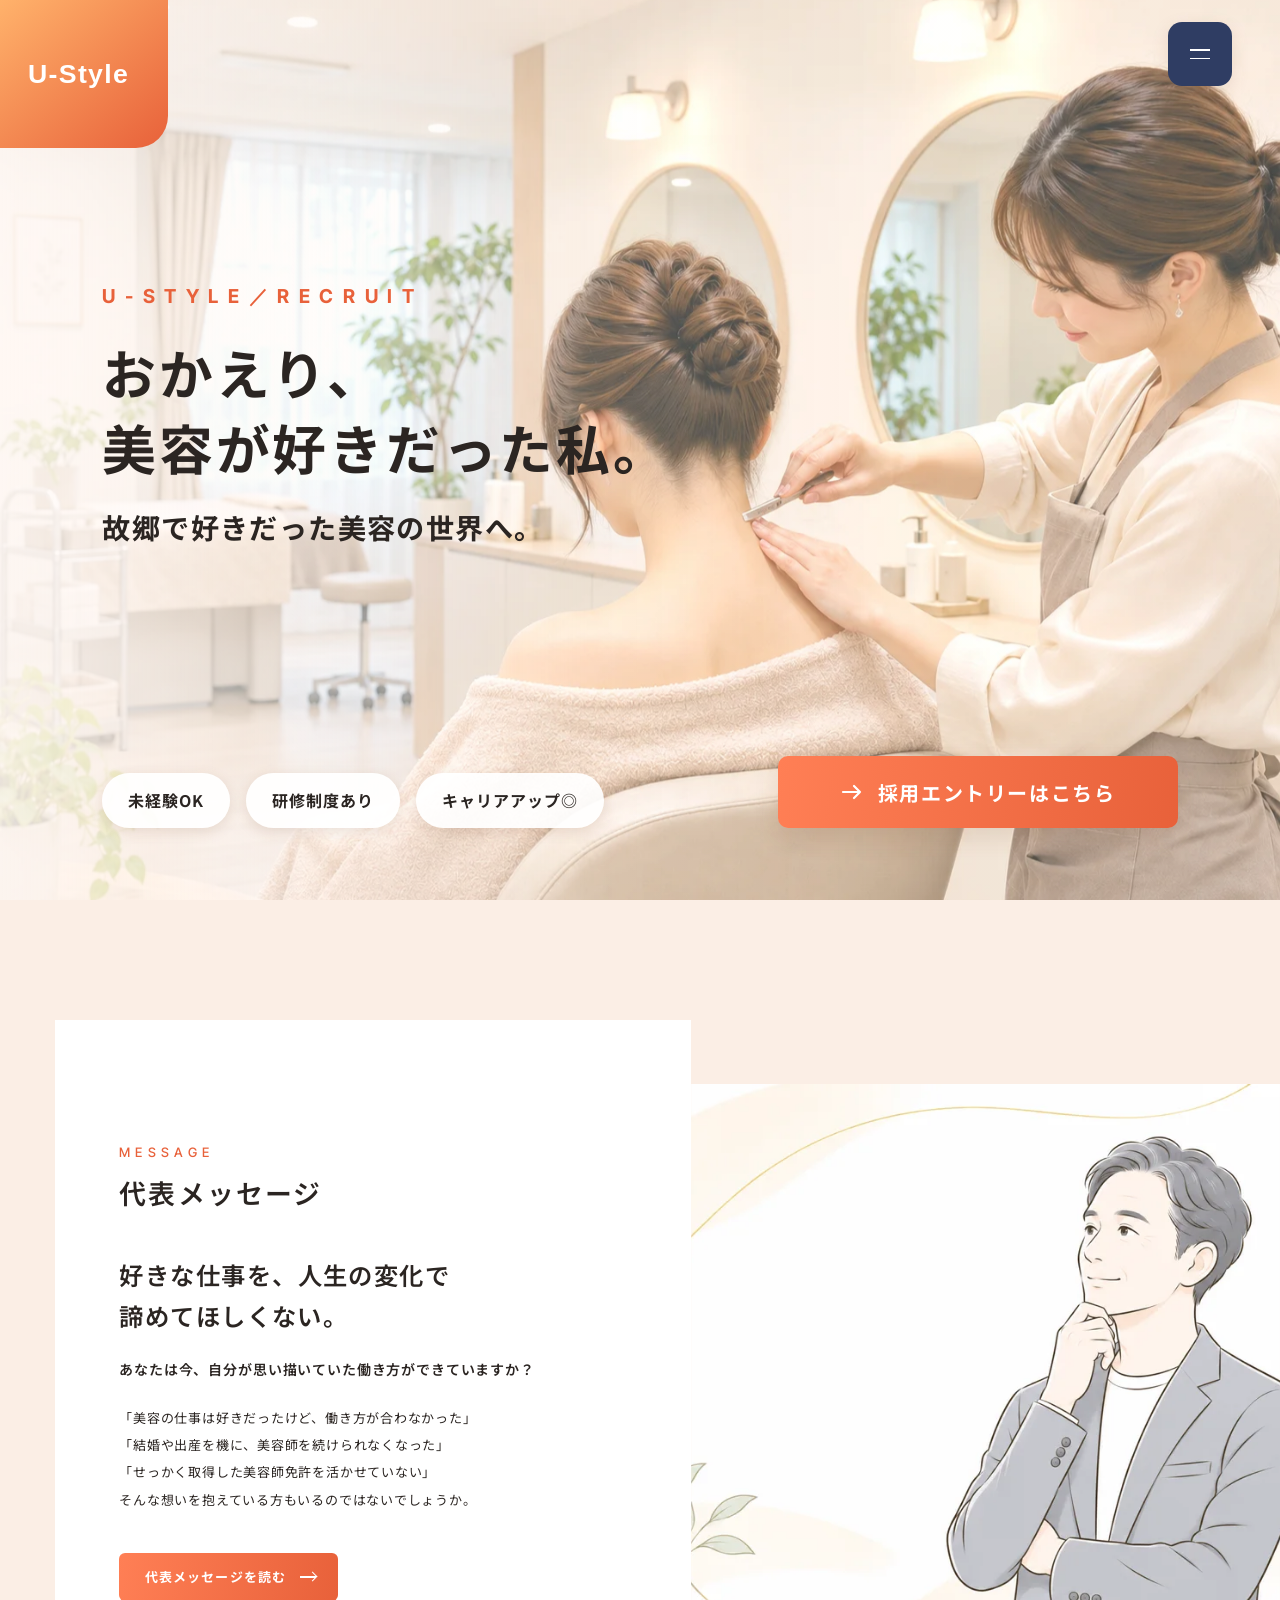
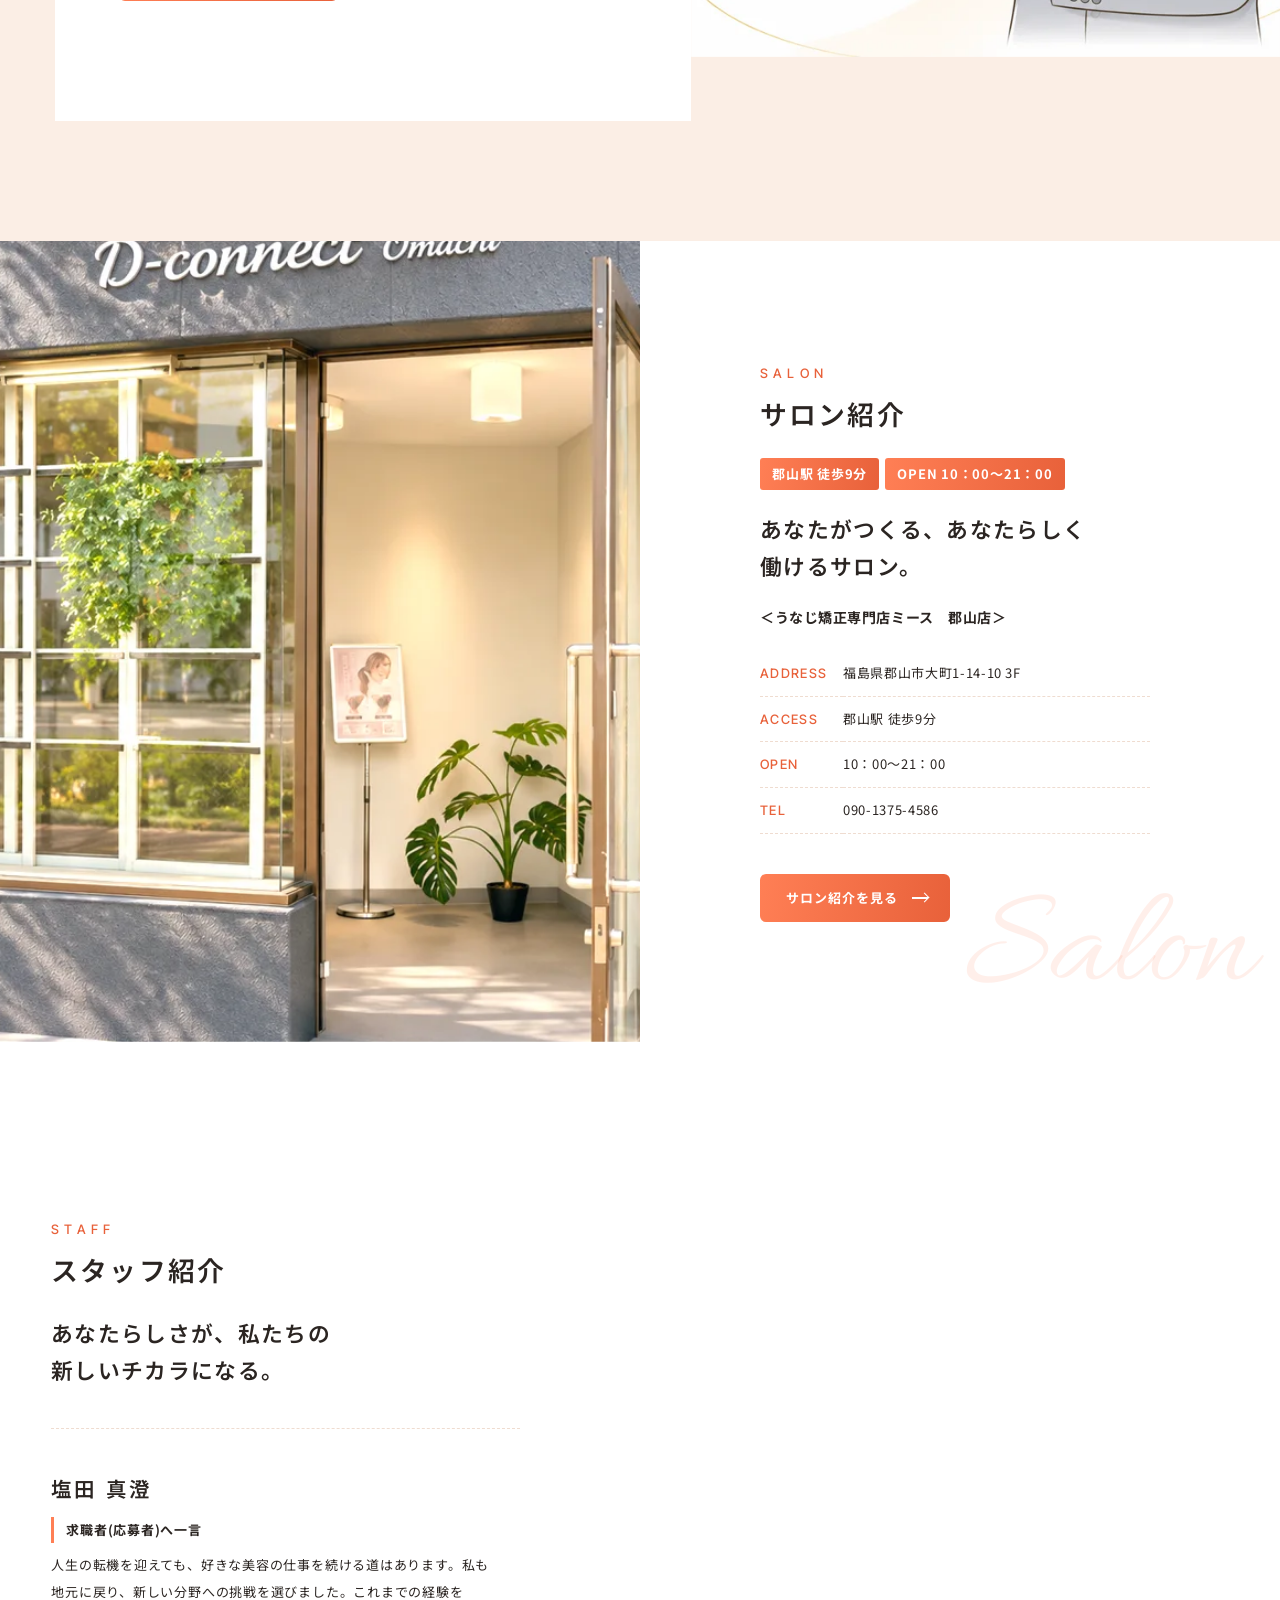
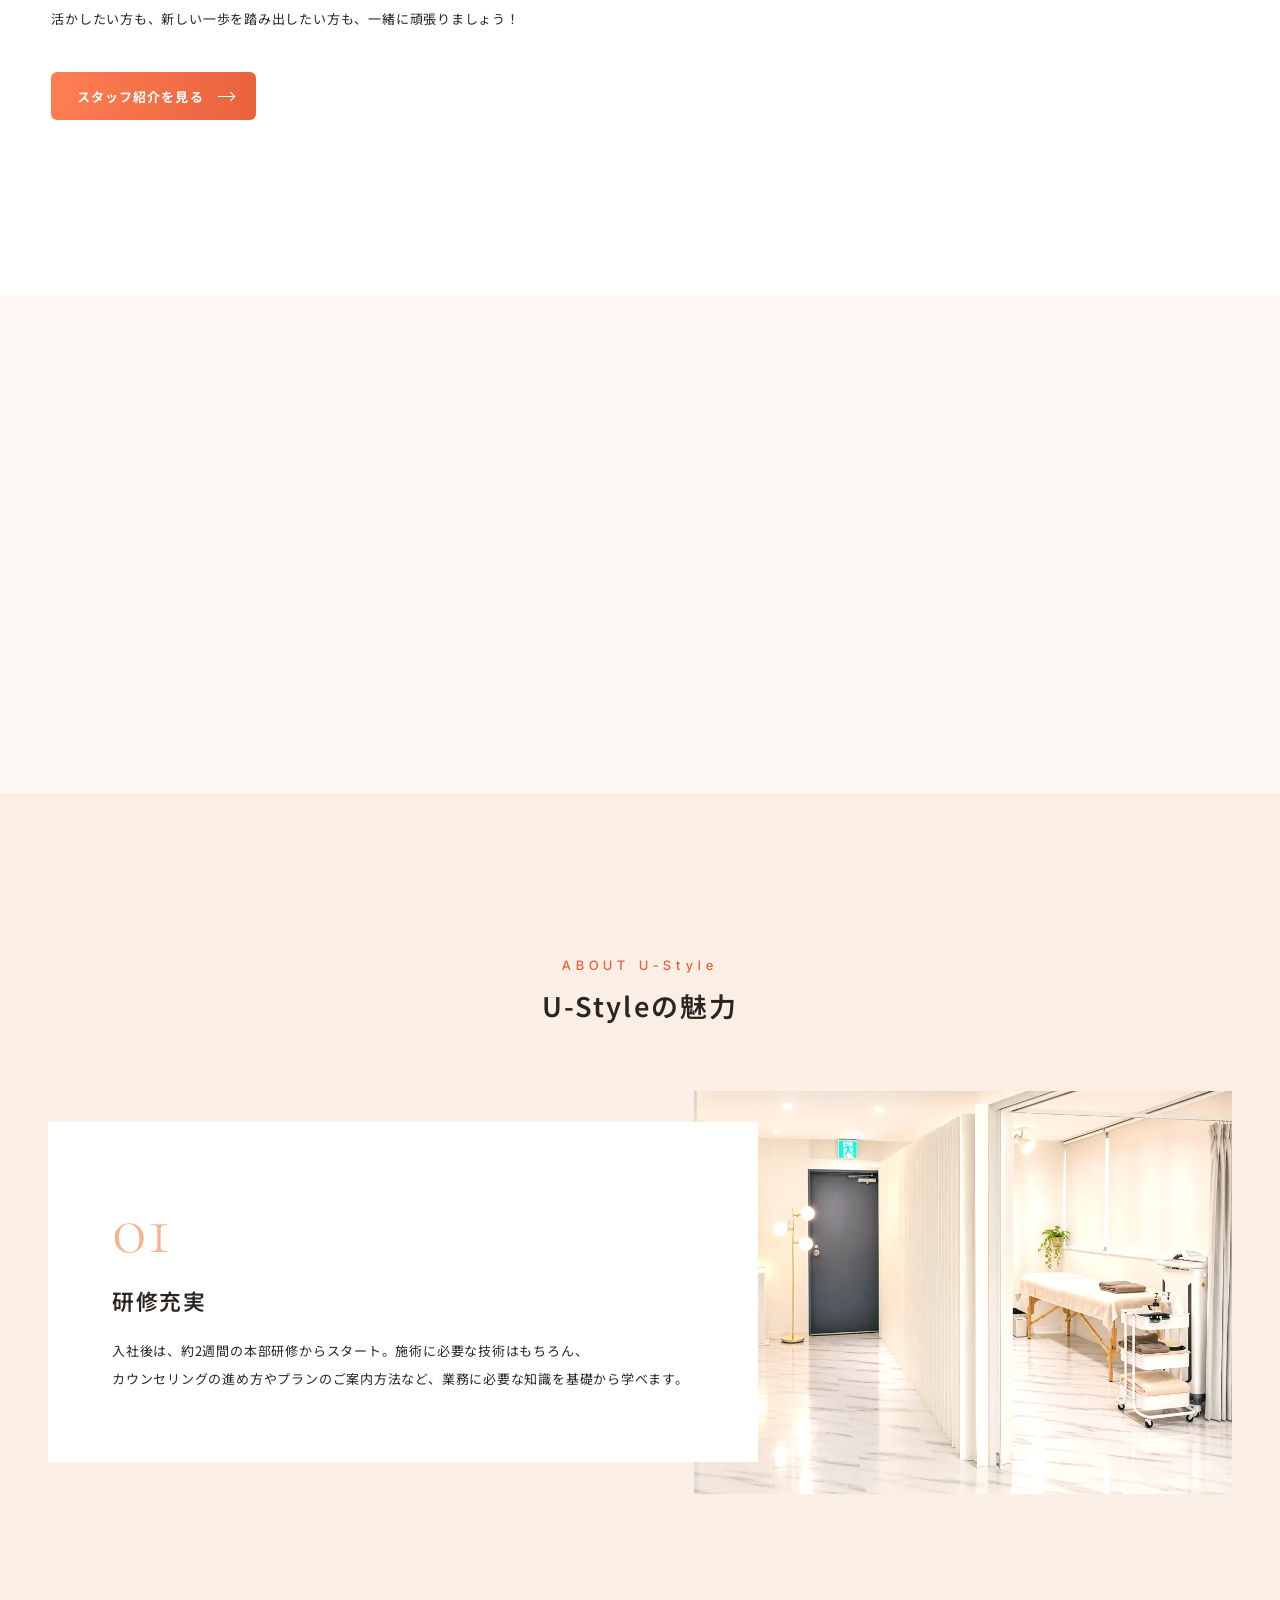
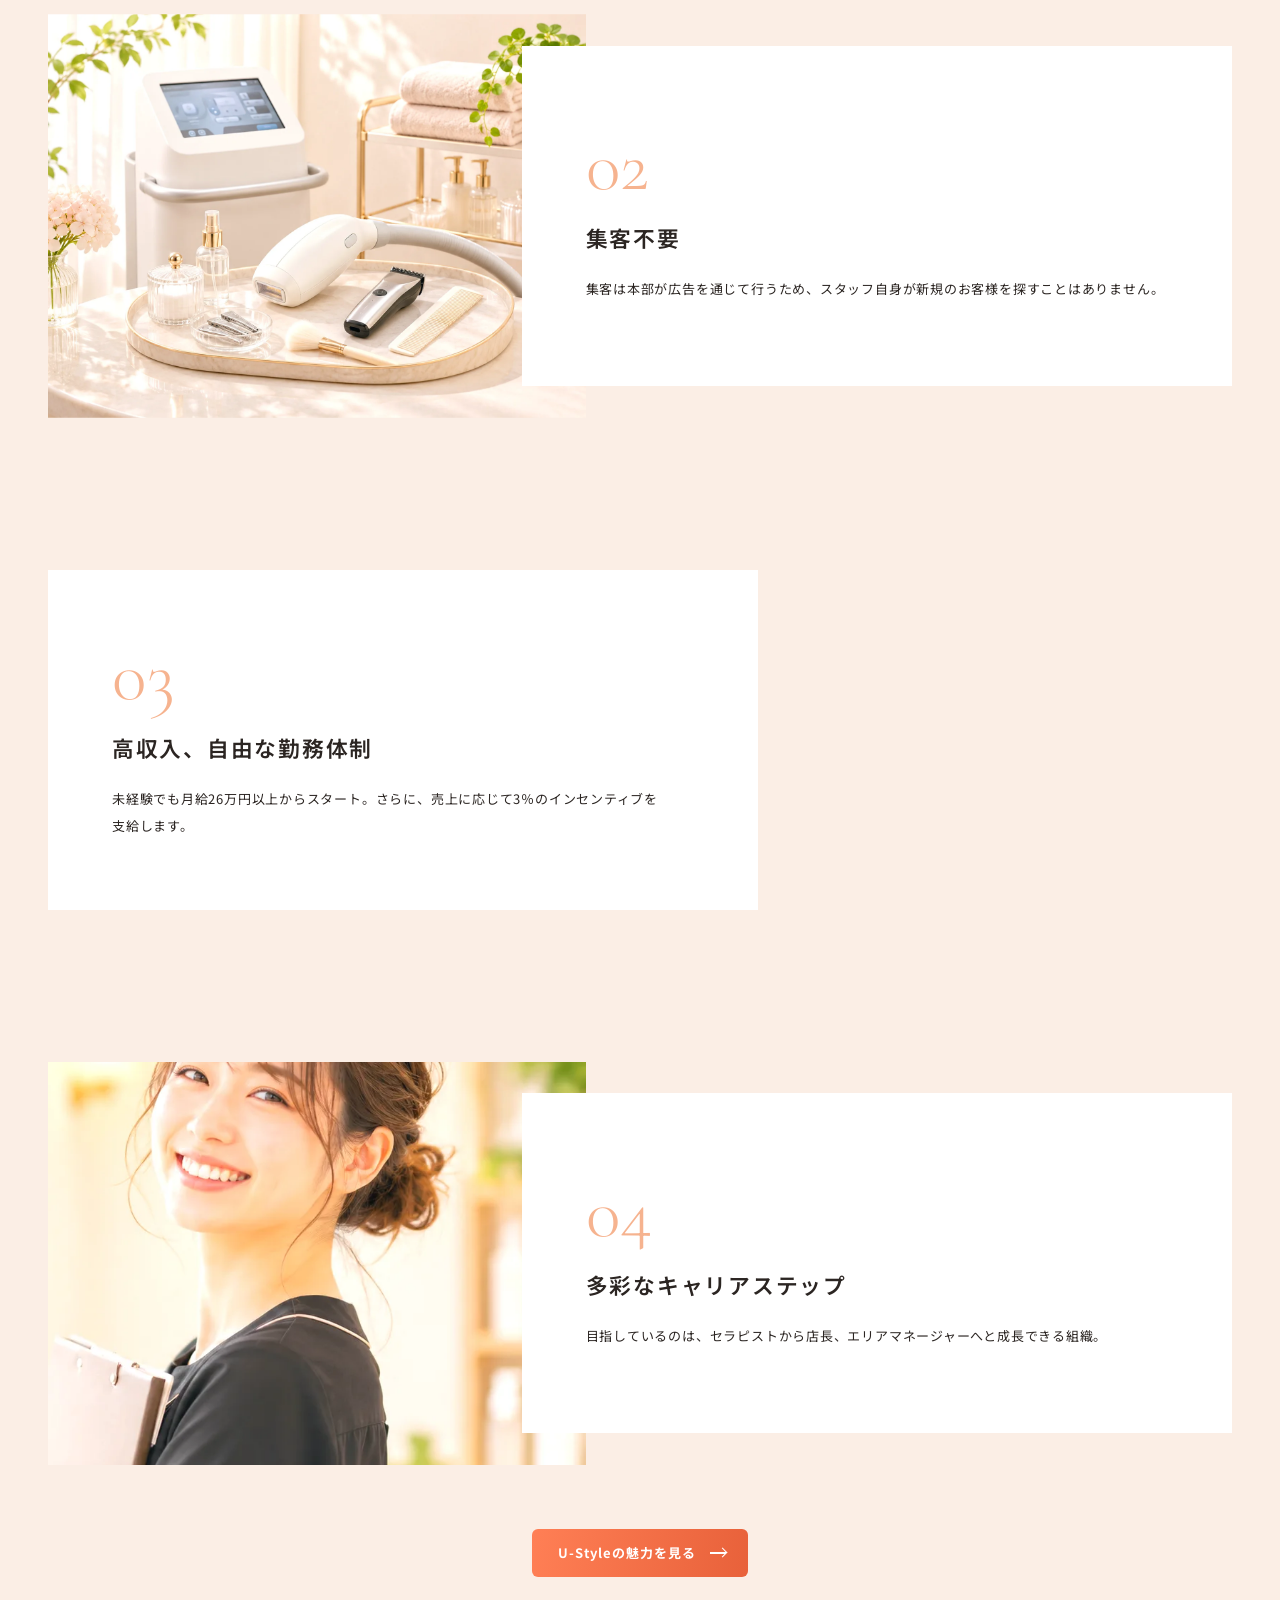
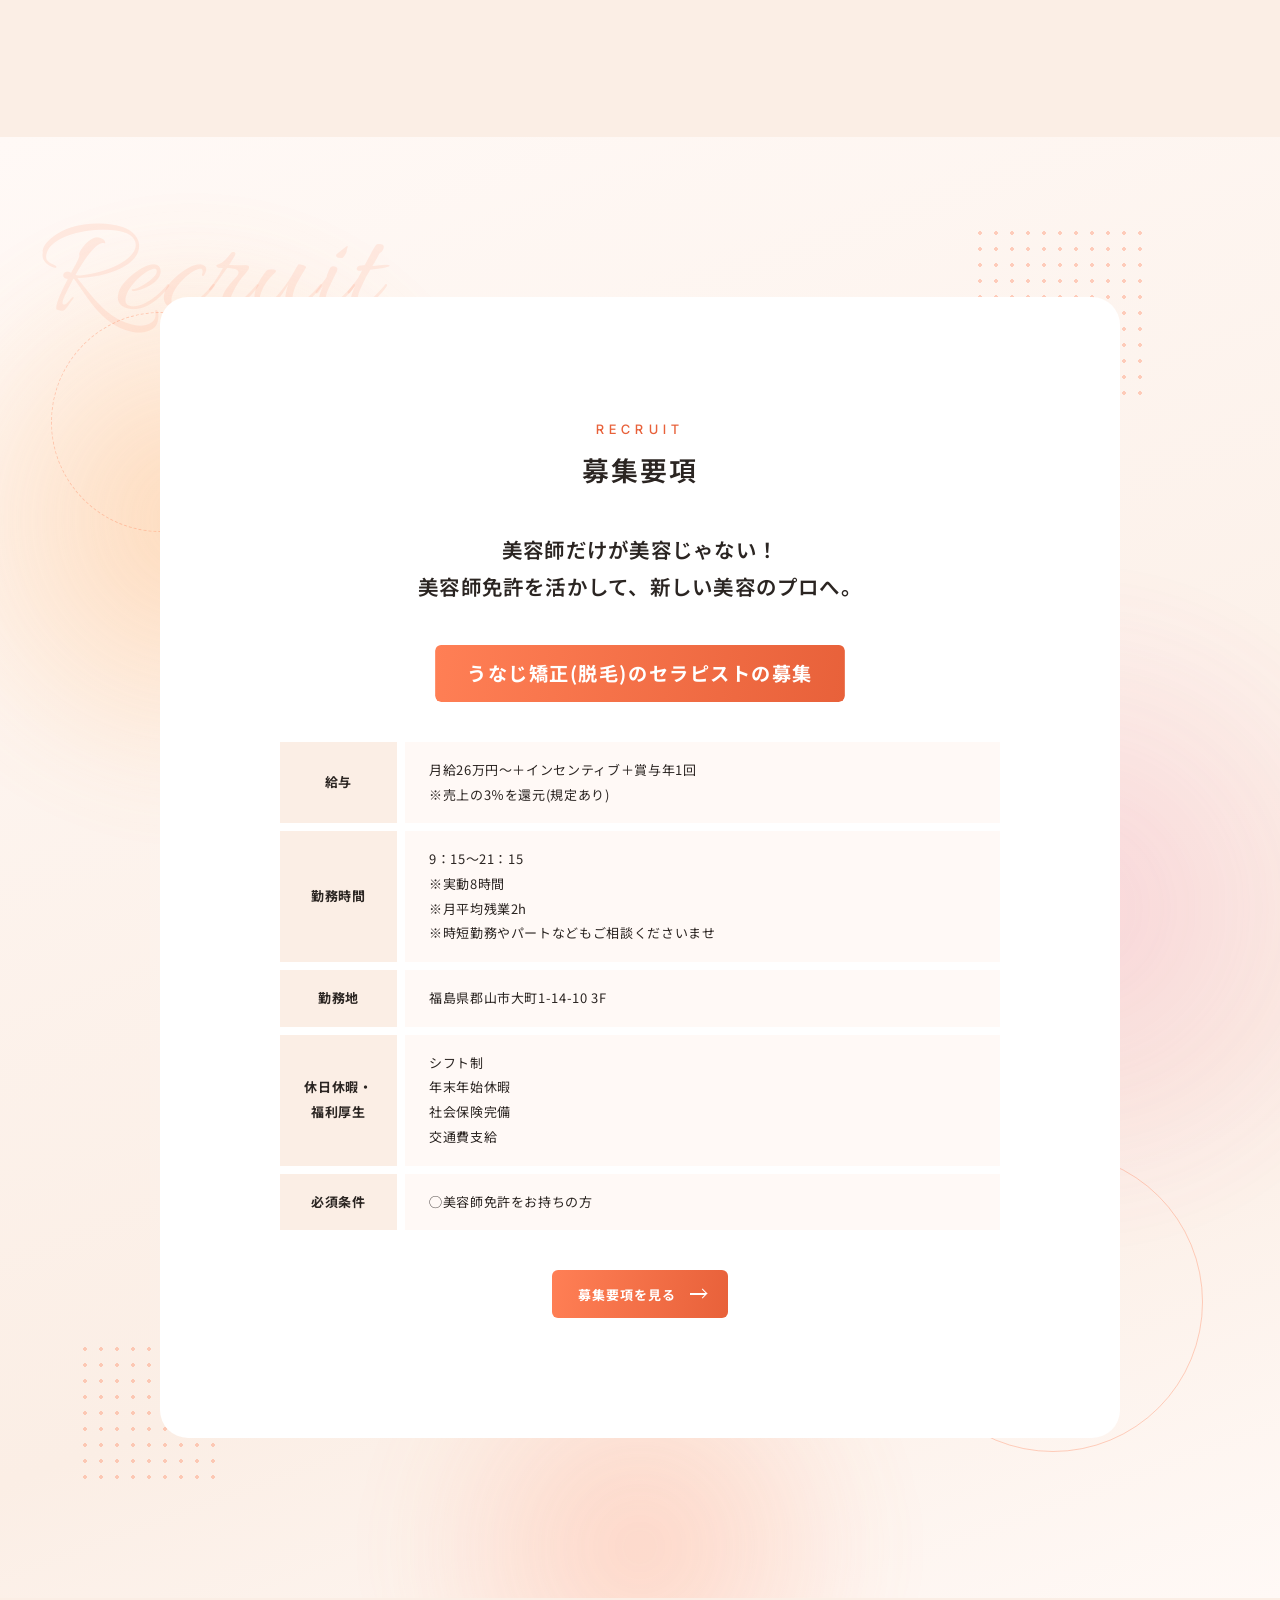
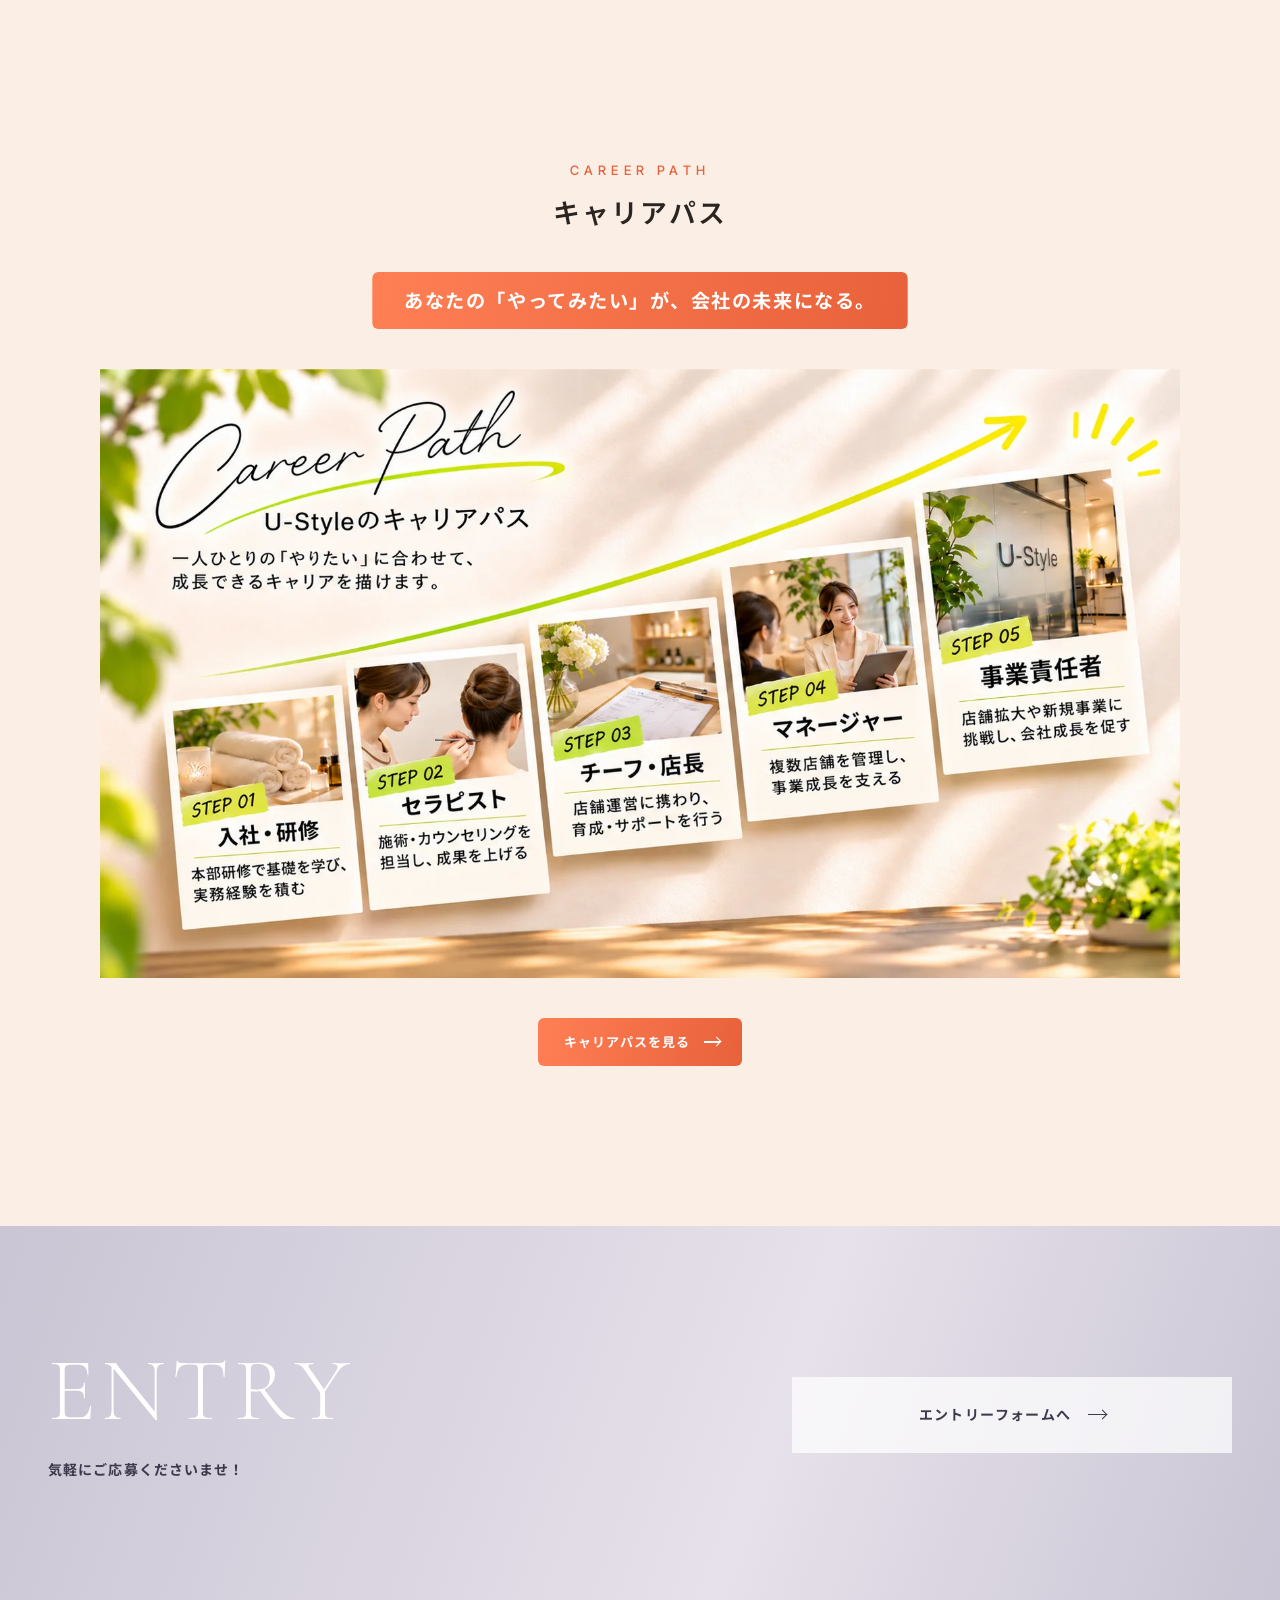
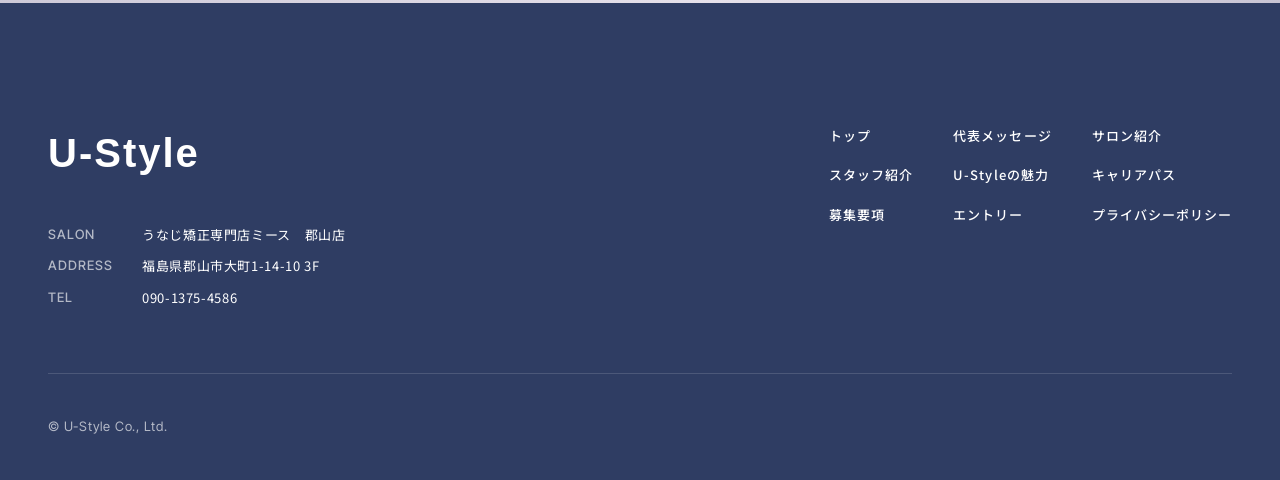
==== commit f2010598: "表示を更新（2026-11-25）" ====
--- a/index.html
+++ b/index.html
@@ -19,20 +19,20 @@
 <meta name="twitter:image" content="https://example-hp.pages.dev/assets/ogp.jpg?v=20261124a">
 <link rel="preconnect" href="https://fonts.googleapis.com">
 <link rel="preconnect" href="https://fonts.gstatic.com" crossorigin>
-<link href="https://fonts.googleapis.com/css2?family=Inter+Tight:wght@500;800&family=Noto+Sans+JP:wght@400;500;700&family=Shippori+Mincho+B1:wght@600&family=Zen+Kurenaido&family=Cormorant+Garamond:wght@300&family=Allura&display=swap" rel="stylesheet">
-<link rel="icon" href="assets/favicon.ico?v=20261125211448" sizes="any">
-<link rel="icon" href="assets/favicon-32.png?v=20261125211448" type="image/png" sizes="32x32">
-<link rel="apple-touch-icon" href="assets/apple-touch-icon.png?v=20261125211448">
-<link rel="stylesheet" href="tokens.css?v=20261125211448">
-<link rel="stylesheet" href="base.css?v=20261125211448">
-<link rel="stylesheet" href="style.css?v=20261125211448">
+<link href="https://fonts.googleapis.com/css2?family=Inter+Tight:wght@500;800&family=Noto+Sans+JP:wght@400;500;700&family=Shippori+Mincho+B1:wght@600&family=Cormorant+Garamond:wght@300&family=Allura&display=swap" rel="stylesheet">
+<link rel="icon" href="assets/favicon.ico?v=20261125212259" sizes="any">
+<link rel="icon" href="assets/favicon-32.png?v=20261125212259" type="image/png" sizes="32x32">
+<link rel="apple-touch-icon" href="assets/apple-touch-icon.png?v=20261125212259">
+<link rel="stylesheet" href="tokens.css?v=20261125212259">
+<link rel="stylesheet" href="base.css?v=20261125212259">
+<link rel="stylesheet" href="style.css?v=20261125212259">
 </head>
 <body>
 
 <header class="header header--corner">
   <a class="logo" href="./" aria-label="U-Style株式会社 トップへ">
-    <img class="logo__w" src="assets/logo_w.svg?v=20261125211448" alt="" width="168" height="60">
-    <img class="logo__c" src="assets/logo.svg?v=20261125211448" alt="" width="168" height="60">
+    <img class="logo__w" src="assets/logo_w.svg?v=20261125212259" alt="" width="168" height="60">
+    <img class="logo__c" src="assets/logo.svg?v=20261125212259" alt="" width="168" height="60">
   </a>
   <div class="header__acts">
     <button class="menu-btn" type="button" aria-expanded="false" aria-controls="drawer" aria-label="メニューを開く"><span></span><span></span></button>
@@ -55,14 +55,16 @@
 
 <main>
 
-    <div class="loading" aria-hidden="true"><div class="loading__in"><img class="loading__logo" src="assets/logo.svg?v=20261125211448" alt="" width="168" height="60"></div></div>
+    <div class="loading" aria-hidden="true"><div class="loading__in"><img class="loading__logo" src="assets/logo.svg?v=20261125212259" alt="" width="168" height="60"></div></div>
 
     <section class="fv">
     <div class="fv__pics" aria-hidden="true">
-      <div class="fv__pic"><img src="assets/fv-care.webp?v=20261125211448" alt="" width="1448" height="1086"></div>
+      <div class="fv__pic"><img src="assets/fv-care.webp?v=20261125212259" alt="" width="1448" height="1086"></div>
     </div>
     <div class="fv__body" data-on-photo>
-      <h1 class="fv__catch"><span class="fv__ln"><span class="fv__tx">おかえり、</span></span><span class="fv__ln"><span class="fv__tx">美容が<wbr>好きだった私。</span></span><span class="fv__ln fv__ln--sub"><span class="fv__tx">故郷で<wbr>好きだった<wbr>美容の<wbr>世界へ。</span></span></h1>
+      <p class="fv__en" aria-hidden="true" data-todo>U-STYLE／RECRUIT</p>
+      <h1 class="fv__catch"><span class="fv__ln">おかえり、</span><span class="fv__ln">美容が<wbr>好きだった私。</span></h1>
+      <p class="fv__sub">故郷で<wbr>好きだった<wbr>美容の<wbr>世界へ。</p>
       <ul class="fv__tags" data-todo>
         <li>未経験OK</li>
         <li>研修制度あり</li>
@@ -80,11 +82,11 @@
       <p class="txt">「美容の仕事は<wbr>好きだったけど、<wbr>働き方が<wbr>合わなかった」<br>「結婚や出産を機に、<wbr>美容師を<wbr>続けられなくなった」<br>「せっかく取得した<wbr>美容師免許を<wbr>活かせていない」<br>そんな想いを<wbr>抱えている方も<wbr>いるのでは<wbr>ないでしょうか。</p>
       <a class="go" href="message/" data-todo><span>代表メッセージを読む</span><i aria-hidden="true"></i></a>
     </div>
-    <figure class="msg__pic" data-fx="wipe-r"><img src="assets/message.webp?v=20261125211448" alt="" width="1000" height="666" loading="lazy" data-todo></figure>
+    <figure class="msg__pic" data-fx="wipe-r"><img src="assets/message.webp?v=20261125212259" alt="" width="1000" height="666" loading="lazy" data-todo></figure>
   </section>
 
     <section class="salon" id="salon">
-    <figure class="salon__pic" data-fx="wipe"><img src="assets/salon.webp?v=20261125211448" alt="うなじ矯正専門店ミース 郡山店の入口" width="1200" height="900" loading="lazy"></figure>
+    <figure class="salon__pic" data-fx="wipe"><img src="assets/salon.webp?v=20261125212259" alt="うなじ矯正専門店ミース 郡山店の入口" width="1200" height="900" loading="lazy"></figure>
     <div class="salon__body rv">
       <div class="hd" data-fx="head"><p class="hd__en" aria-hidden="true">SALON</p><h2 class="hd__ja">サロン紹介</h2></div>
       <ul class="pills" data-fx="list"><li>郡山駅 徒歩9分</li><li>OPEN 10：00〜21：00</li></ul>
@@ -102,22 +104,20 @@
   </section>
 
     <section class="staff" id="staff">
-    <div class="wrap staff__in">
-      <div class="staff__head rv">
+    <div class="staff__row">
+      <div class="staff__body rv">
         <div class="hd" data-fx="head"><p class="hd__en" aria-hidden="true">STAFF</p><h2 class="hd__ja">スタッフ紹介</h2></div>
         <p class="staff__lead">あなたらしさが、<wbr>私たちの<wbr>新しいチカラになる。</p>
-      </div>
-      <div class="staff__person rv">
-        <figure class="staff__pic" data-fx="wipe"><img src="assets/staff.webp?v=20261125211448" alt="スタッフの塩田 真澄さん" width="1086" height="1448" loading="lazy"></figure>
         <div class="staff__say">
           <p class="staff__name">塩田 真澄</p>
           <p class="staff__q">求職者(応募者)へ一言</p>
           <p class="txt">人生の転機を迎えても、<wbr>好きな<wbr>美容の仕事を<wbr>続ける道は<wbr>あります。<wbr>私も<wbr>地元に戻り、<wbr>新しい分野への<wbr>挑戦を<wbr>選びました。<wbr>これまでの経験を<wbr>活かしたい方も、<wbr>新しい一歩を<wbr>踏み出したい方も、<wbr>一緒に<wbr>頑張りましょう！</p>
-          <a class="go" href="staff/" data-todo><span>スタッフ紹介を見る</span><i aria-hidden="true"></i></a>
         </div>
+        <a class="go" href="staff/" data-todo><span>スタッフ紹介を見る</span><i aria-hidden="true"></i></a>
       </div>
-    </div>
-    <figure class="band" data-fx="wipe"><img src="assets/team.webp?v=20261125211448" alt="" width="1600" height="900" loading="lazy"></figure>
+      <figure class="staff__pic" data-fx="wipe-r"><img src="assets/staff.webp?v=20261125212259" alt="スタッフの塩田 真澄さん" width="1086" height="1448" loading="lazy"></figure>
+    </div>
+    <figure class="band" data-fx="wipe"><img src="assets/team.webp?v=20261125212259" alt="" width="1600" height="900" loading="lazy"></figure>
   </section>
 
     <section class="appeal" id="appeal">
@@ -126,19 +126,19 @@
       <ol class="rows">
         <li class="row">
           <div class="row__box" data-fx="slide"><p class="row__no" aria-hidden="true">01</p><h3 class="row__ttl"><span class="vh">①</span>研修充実</h3><p class="txt">入社後は、<wbr>約2週間の<wbr>本部研修から<wbr>スタート。<wbr>施術に必要な<wbr>技術はもちろん、<wbr>カウンセリングの<wbr>進め方や<wbr>プランの<wbr>ご案内方法など、<wbr>業務に必要な<wbr>知識を<wbr>基礎から<wbr>学べます。</p></div>
-          <figure class="row__pic" data-fx="wipe"><img src="assets/point-1.webp?v=20261125211448" alt="" width="1000" height="750" loading="lazy"></figure>
+          <figure class="row__pic" data-fx="wipe"><img src="assets/point-1.webp?v=20261125212259" alt="" width="1000" height="750" loading="lazy"></figure>
         </li>
         <li class="row">
           <div class="row__box" data-fx="slide"><p class="row__no" aria-hidden="true">02</p><h3 class="row__ttl"><span class="vh">②</span>集客不要</h3><p class="txt">集客は<wbr>本部が<wbr>広告を通じて<wbr>行うため、<wbr>スタッフ自身が<wbr>新規の<wbr>お客様を<wbr>探すことは<wbr>ありません。</p></div>
-          <figure class="row__pic" data-fx="wipe"><img src="assets/recruit.webp?v=20261125211448" alt="" width="1600" height="1200" loading="lazy"></figure>
+          <figure class="row__pic" data-fx="wipe"><img src="assets/recruit.webp?v=20261125212259" alt="" width="1600" height="1200" loading="lazy"></figure>
         </li>
         <li class="row">
           <div class="row__box" data-fx="slide"><p class="row__no" aria-hidden="true">03</p><h3 class="row__ttl"><span class="vh">③</span>高収入、<wbr>自由な勤務体制</h3><p class="txt">未経験でも<wbr>月給26万円以上から<wbr>スタート。<wbr>さらに、<wbr>売上に応じて<wbr>3％の<wbr>インセンティブを<wbr>支給します。</p></div>
-          <figure class="row__pic" data-fx="wipe"><img src="assets/staff-team.webp?v=20261125211448" alt="" width="1200" height="800" loading="lazy"></figure>
+          <figure class="row__pic" data-fx="wipe"><img src="assets/staff-team.webp?v=20261125212259" alt="" width="1200" height="800" loading="lazy"></figure>
         </li>
         <li class="row">
           <div class="row__box" data-fx="slide"><p class="row__no" aria-hidden="true">04</p><h3 class="row__ttl"><span class="vh">④</span>多彩な<wbr>キャリアステップ</h3><p class="txt">目指しているのは、<wbr>セラピストから<wbr>店長、<wbr>エリアマネージャーへと<wbr>成長できる組織。</p></div>
-          <figure class="row__pic" data-fx="wipe"><img src="assets/point-4.webp?v=20261125211448" alt="" width="755" height="916" loading="lazy"></figure>
+          <figure class="row__pic" data-fx="wipe"><img src="assets/point-4.webp?v=20261125212259" alt="" width="755" height="916" loading="lazy"></figure>
         </li>
       </ol>
       <div class="more rv"><a class="go" href="appeal/" data-todo><span>U-Styleの魅力を見る</span><i aria-hidden="true"></i></a></div>
@@ -168,7 +168,7 @@
     <div class="wrap">
       <div class="hd hd--c" data-fx="head"><p class="hd__en" aria-hidden="true">CAREER PATH</p><h2 class="hd__ja">キャリアパス</h2></div>
       <p class="pill-h pill-h--l" data-fx="pill">あなたの<wbr>「やってみたい」が、<wbr>会社の<wbr>未来になる。</p>
-      <figure class="career__pic" data-fx="wipe"><img src="assets/career.webp?v=20261125211448" alt="キャリアパスの図：入社・研修、セラピスト、チーフ・店長、マネージャー、事業責任者" width="1600" height="902" loading="lazy"></figure>
+      <figure class="career__pic" data-fx="wipe"><img src="assets/career.webp?v=20261125212259" alt="キャリアパスの図：入社・研修、セラピスト、チーフ・店長、マネージャー、事業責任者" width="1600" height="902" loading="lazy"></figure>
       <div class="more rv"><a class="go" href="career/" data-todo><span>キャリアパスを見る</span><i aria-hidden="true"></i></a></div>
     </div>
   </section>
@@ -188,7 +188,7 @@
 <footer class="footer">
   <div class="wrap footer__top">
     <div class="footer__co">
-      <a class="footer__logo" href="./" aria-label="U-Style株式会社 トップへ"><img src="assets/logo_w.svg?v=20261125211448" alt="" width="168" height="60" loading="lazy"></a>
+      <a class="footer__logo" href="./" aria-label="U-Style株式会社 トップへ"><img src="assets/logo_w.svg?v=20261125212259" alt="" width="168" height="60" loading="lazy"></a>
       <dl class="footer__info">
         <dt>SALON</dt><dd>うなじ矯正専門店ミース　郡山店</dd>
         <dt>ADDRESS</dt><dd>福島県郡山市大町<span class="nb">1-14-10 3F</span></dd>
@@ -210,6 +210,6 @@
   <p class="wrap footer__copy">© U-Style Co., Ltd.</p>
 </footer>
 
-<script src="site.js?v=20261125211448"></script>
+<script src="site.js?v=20261125212259"></script>
 </body>
 </html>
--- a/tokens.css
+++ b/tokens.css
@@ -50,7 +50,6 @@
   --ff-min: "Shippori Mincho B1", "Hiragino Mincho ProN", "Yu Mincho", serif;
   --ff-num: "Cormorant Garamond", "Times New Roman", serif;   
   --ff-script: "Allura", cursive;   
-  --ff-hand: "Zen Kurenaido", "Klee One", "Hiragino Maru Gothic ProN", sans-serif;   
 
   
   --fs-body: 15px;
--- a/style.css
+++ b/style.css
@@ -22,41 +22,36 @@
 .fv__pic img { width: 100%; height: 100%; object-fit: cover; object-position: 90% 0; animation: fv-zoom 3.5s var(--ease) both; }
 .fv__pic::after { content: ""; position: absolute; inset: 0; background: linear-gradient(180deg, var(--c-veil) 0, var(--c-veil) 34%, var(--c-wash) 62%, var(--c-wash) 100%); }
 .fv__body { position: absolute; z-index: 2; left: var(--gutter); right: var(--gutter); bottom: var(--sp-b); display: grid; gap: var(--sp-p); }
-.fv__catch { display: grid; gap: 6px; justify-items: start; font-family: var(--ff-hand); font-weight: 400; font-size: clamp(30px, 8.6vw, 40px); line-height: 1.3; letter-spacing: 0.04em; color: var(--c-ink); transform: rotate(-4deg); transform-origin: left bottom; }
-.fv__ln { position: relative; padding: 0 4px 8px; }
-.fv__ln::after { content: ""; position: absolute; left: 0; right: -10px; bottom: 2px; height: 3px; border-radius: 3px; background: linear-gradient(90deg, var(--c-pink), var(--c-accent-2)); transform: scaleX(0); transform-origin: left; animation: fv-line 0.9s var(--ease) calc(0.9s + var(--n, 0) * 0.25s) both; }
+.fv__en { font-family: var(--ff-en); font-weight: 700; font-size: 15px; line-height: 1.8; letter-spacing: 0.5em; color: var(--c-sub-deep); animation: fv-in 1s var(--ease) 0.4s both; }
+.fv__catch { display: grid; justify-items: start; font-weight: 700; font-size: clamp(28px, 8vw, 34px); line-height: 1.4; letter-spacing: 0.05em; color: var(--c-ink); }
+.fv__ln { display: block; animation: fv-in 1s var(--ease) calc(0.6s + var(--n, 0) * 0.2s) both; }
 .fv__ln:nth-child(2) { --n: 1; }
-.fv__ln:nth-child(3) { --n: 2; }
-.fv__ln--sub { font-size: 0.56em; color: var(--c-navy); }
-.fv__tx { display: block; animation: fv-in 1s var(--ease) calc(0.6s + var(--n, 0) * 0.25s) both; }
+.fv__sub { font-size: clamp(16px, 4.6vw, 18px); font-weight: 700; line-height: 1.6; letter-spacing: 0.05em; color: var(--c-ink); animation: fv-in 1s var(--ease) 1.1s both; }
 .fv__tags { display: flex; flex-wrap: wrap; gap: 10px; margin-top: var(--sp-1); font-size: var(--fs-small); font-weight: 700; letter-spacing: 0.06em; }
-.fv__tags li { position: relative; padding: 9px 18px 9px 38px; border-radius: 999px; background: var(--c-tag); box-shadow: 0 4px 14px var(--c-drop); animation: fv-in 0.9s var(--ease) calc(1.5s + var(--n, 0) * 0.12s) both; }
+.fv__tags li { position: relative; padding: 9px 20px; border-radius: 999px; background: var(--c-tag); box-shadow: 0 4px 14px var(--c-drop); animation: fv-in 0.9s var(--ease) calc(1.5s + var(--n, 0) * 0.12s) both; }
 .fv__tags li:nth-child(2) { --n: 1; }
 .fv__tags li:nth-child(3) { --n: 2; }
-.fv__tags li::before { content: ""; position: absolute; left: 17px; top: 50%; width: 11px; height: 6px; margin-top: -5px; border-left: 3px solid var(--c-sub); border-bottom: 3px solid var(--c-sub); transform: rotate(-45deg); }
 .fv__cta { display: flex; align-items: center; justify-content: center; gap: 14px; min-height: 60px; padding: 0 32px; border-radius: 10px; background: linear-gradient(100deg, var(--c-sub), var(--c-sub-deep)); color: var(--c-base); font-size: 19px; font-weight: 700; letter-spacing: 0.08em; box-shadow: 0 10px 24px var(--c-drop); animation: fv-in 0.9s var(--ease) 1.8s both; }
 .fv__cta svg { width: 24px; flex: none; transition: transform 0.4s var(--ease); }
 .fv__cta:hover svg { transform: translateX(5px); }
 @keyframes fv-zoom { from { transform: scale(1.2); } }
 @keyframes fv-in { from { opacity: 0; transform: translateY(18px); } }
-@keyframes fv-line { to { transform: scaleX(1); } }
-body:has(.loading) :is(.fv__pic img, .fv__tx, .fv__tags li, .fv__cta) { animation-delay: calc(var(--loading-dur) + 0.2s + var(--n, 0) * 0.2s); }
-body:has(.loading) .fv__ln::after { animation-delay: calc(var(--loading-dur) + 0.6s + var(--n, 0) * 0.25s); }
+body:has(.loading) :is(.fv__pic img, .fv__en, .fv__ln, .fv__sub, .fv__tags li, .fv__cta) { animation-delay: calc(var(--loading-dur) + 0.2s + var(--n, 0) * 0.2s); }
 @media (min-width: 960px) {
   .fv { min-height: 640px; max-height: 1080px; }
   .fv__pic img { object-position: 50% 10%; }
   .fv__pic::after { background: linear-gradient(90deg, var(--c-wash) 0, var(--c-veil) 46%, var(--c-veil-0) 72%), var(--c-veil-0); }
-  .fv__body { left: 8%; right: 8%; top: 31%; bottom: 8%; grid-template-columns: auto 1fr; grid-template-rows: auto 1fr; column-gap: var(--sp-g); row-gap: 0; }
-  .fv__catch { grid-column: 1 / -1; font-size: clamp(50px, 4.4vw, 80px); gap: 10px; }
-  .fv__ln::after { height: 4px; }
+  .fv__body { left: 8%; right: 8%; top: 31%; bottom: 8%; grid-template-columns: auto 1fr; grid-template-rows: auto auto auto 1fr; column-gap: var(--sp-g); row-gap: var(--sp-p); }
+  .fv__en, .fv__catch, .fv__sub { grid-column: 1 / -1; }
+  .fv__en { font-size: clamp(16px, 1.5vw, 20px); }
+  .fv__catch { font-size: clamp(44px, 4.2vw, 72px); }
+  .fv__sub { font-size: clamp(22px, 2.2vw, 34px); }
   .fv__tags { align-self: end; gap: 16px; font-size: 16px; }
-  .fv__tags li { padding: 12px 24px 12px 46px; }
-  .fv__tags li::before { left: 21px; }
-  .fv__cta { align-self: end; justify-self: end; min-width: 400px; min-height: 72px; font-size: 20px; }
+  .fv__tags li { padding: 12px 26px; }
+    .fv__cta { align-self: end; justify-self: end; min-width: 400px; min-height: 72px; font-size: 20px; }
 }
 @media (prefers-reduced-motion: reduce) {
-  .fv :is(.fv__pic img, .fv__tx, .fv__tags li, .fv__cta) { animation: none; }
-  .fv .fv__ln::after { animation: none; transform: none; }
+  .fv :is(.fv__pic img, .fv__en, .fv__ln, .fv__sub, .fv__tags li, .fv__cta) { animation: none; }
 }
 
 .hd { display: grid; gap: 8px; justify-items: start; }
@@ -105,24 +100,23 @@
   .salon__body { align-content: center; padding: var(--sp-s) 8% var(--sp-s) var(--sp-s); }
 }
 
-.staff { background: var(--c-cream); padding-top: var(--sec-y); }
-.staff__in { display: grid; gap: var(--sp-g); padding-bottom: var(--sec-y); }
-.staff__head { display: grid; gap: var(--sp-p); }
+.staff { background: var(--c-cream); }
+.staff__row { display: grid; background: var(--c-base); }
+.staff__body { position: relative; display: grid; gap: var(--sp-p); justify-items: start; align-content: center; padding: var(--sp-s) var(--gutter); overflow: hidden; }
+.staff__body > .hd { margin-bottom: 4px; }
 .staff__lead { font-size: clamp(18px, 1.7vw, 24px); font-weight: 600; line-height: 1.7; letter-spacing: 0.06em; }
-.staff__person { display: grid; gap: var(--sp-b); background: var(--c-base); }
-.staff__pic { aspect-ratio: 1 / 1; overflow: hidden; }
-@media (min-width: 960px) { .staff__pic { aspect-ratio: 4 / 5; } }
-.staff__pic img { width: 100%; height: 100%; object-fit: cover; object-position: 50% 12%; }
-.staff__say { display: grid; gap: var(--sp-p); justify-items: start; align-content: center; padding: 0 var(--sp-b) var(--sp-b); }
-.staff__name { font-size: clamp(20px, 1.8vw, 24px); font-weight: 600; letter-spacing: 0.16em; }
-.staff__q { padding-left: 14px; border-left: 3px solid var(--c-sub); font-size: var(--fs-small); font-weight: 700; letter-spacing: 0.06em; }
-.staff__say > .go { margin-top: var(--sp-1); }
+.staff__say { display: grid; gap: var(--sp-1); width: 100%; max-width: 32em; margin-top: var(--sp-p); padding-top: var(--sp-b); border-top: 1px dashed var(--c-line); }
+.staff__name { font-size: clamp(18px, 1.6vw, 22px); font-weight: 600; letter-spacing: 0.16em; }
+.staff__q { padding-left: 12px; border-left: 3px solid var(--c-sub); font-size: var(--fs-small); font-weight: 700; letter-spacing: 0.06em; }
+.staff__body > .go { margin-top: var(--sp-p); }
+.staff__pic { order: -1; aspect-ratio: 4 / 5; overflow: hidden; }
+.staff__pic img { width: 100%; height: 100%; object-fit: cover; object-position: 50% 14%; }
 .band { aspect-ratio: 16 / 9; overflow: hidden; }
 .band img { width: 100%; height: 124%; margin-top: -12%; object-fit: cover; object-position: 50% 30%; }
 @media (min-width: 960px) {
-  .staff__in { grid-template-columns: 4fr 8fr; align-items: center; column-gap: var(--sp-s); }
-  .staff__person { grid-template-columns: 5fr 7fr; }
-  .staff__say { padding: var(--sp-g); }
+  .staff__row { grid-template-columns: 1fr 1fr; }
+  .staff__body { padding: var(--sp-s) var(--sp-s) var(--sp-s) 8%; }
+  .staff__pic { order: 0; aspect-ratio: auto; min-height: 720px; }
   .band { aspect-ratio: 1440 / 560; }
 }
 
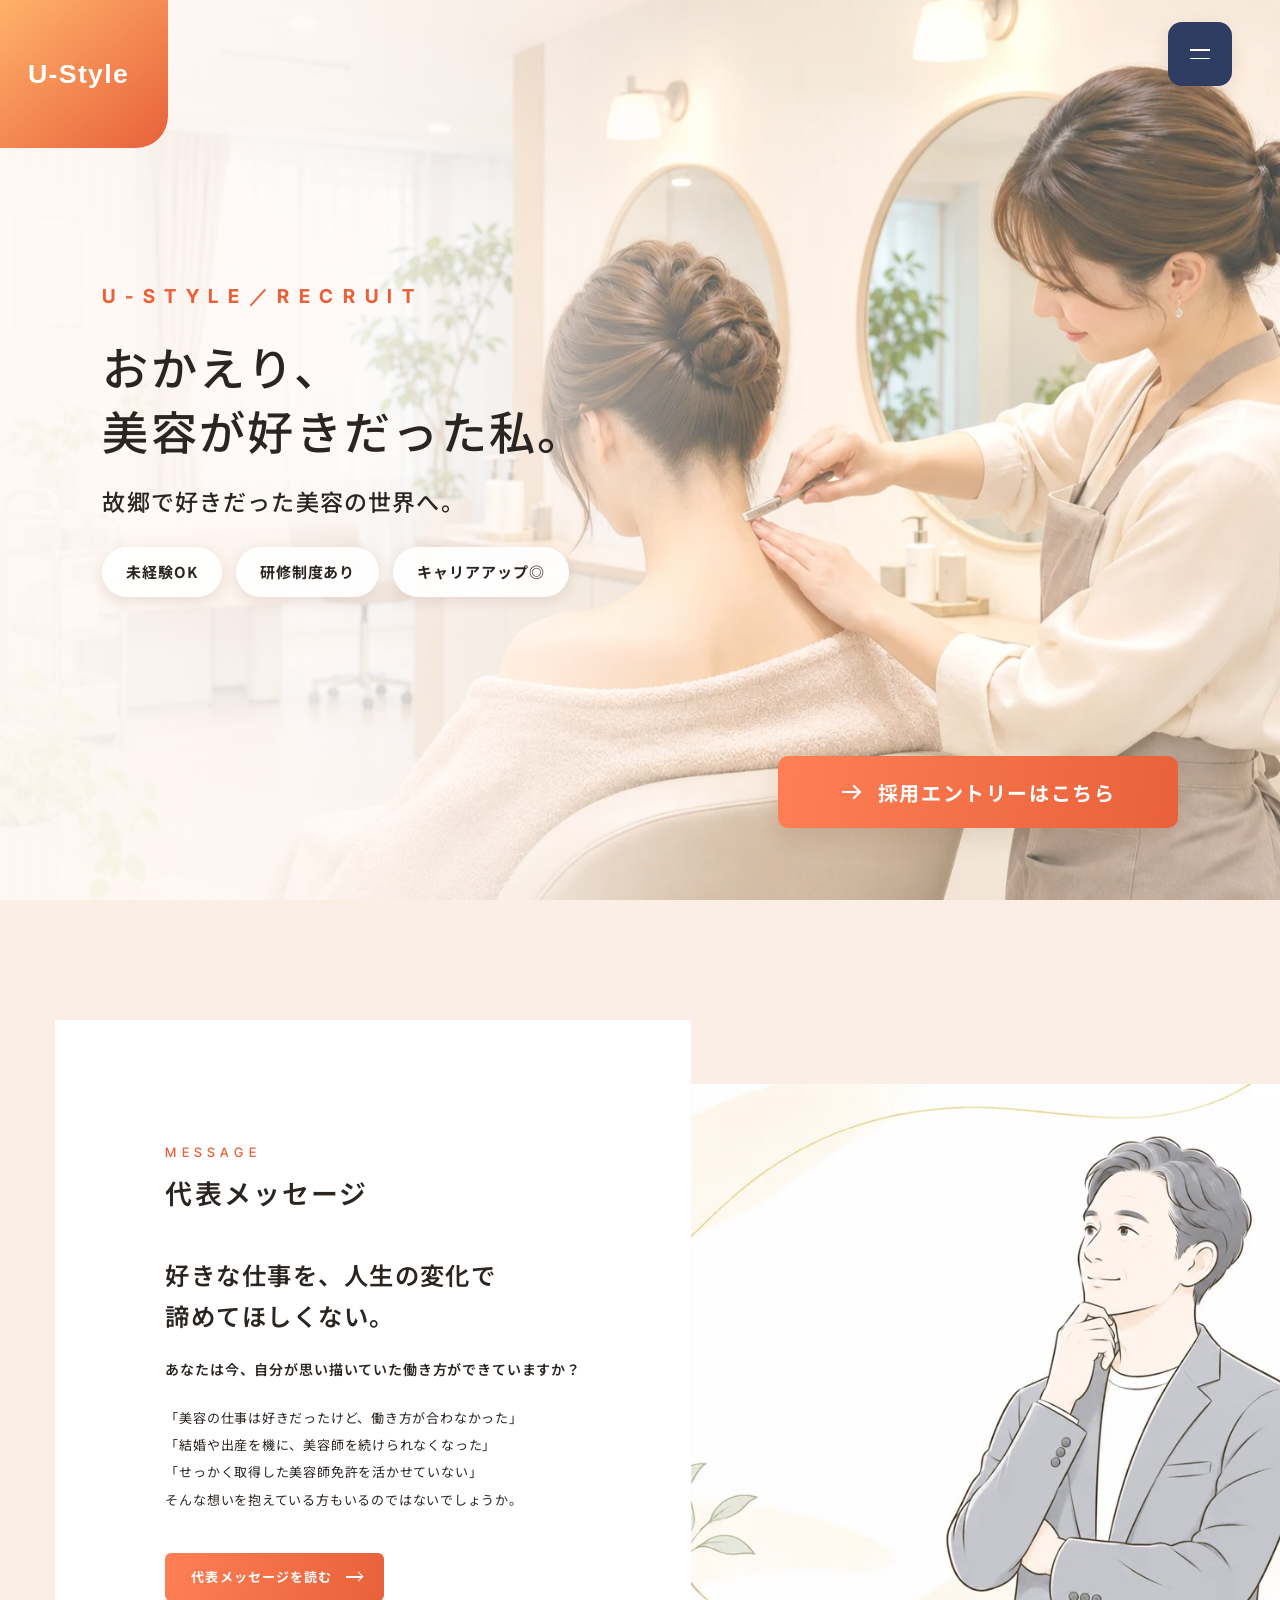
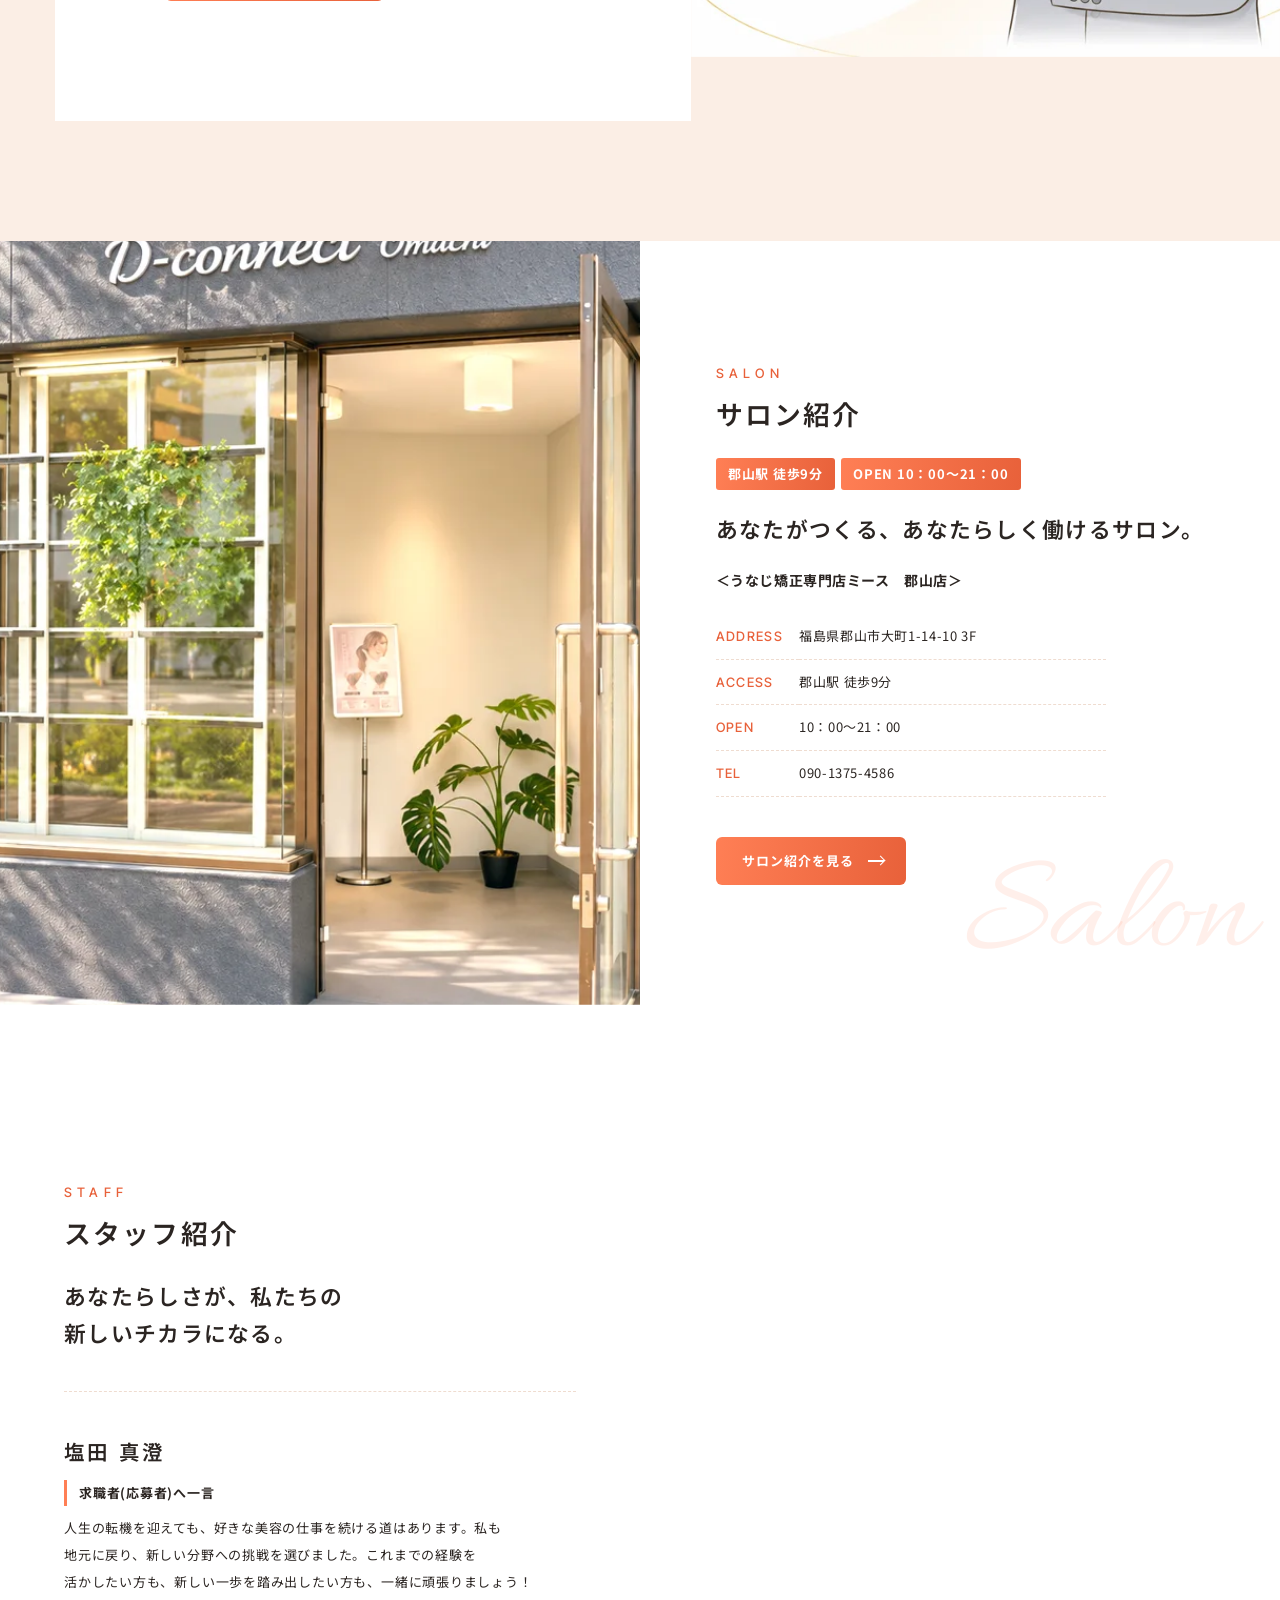
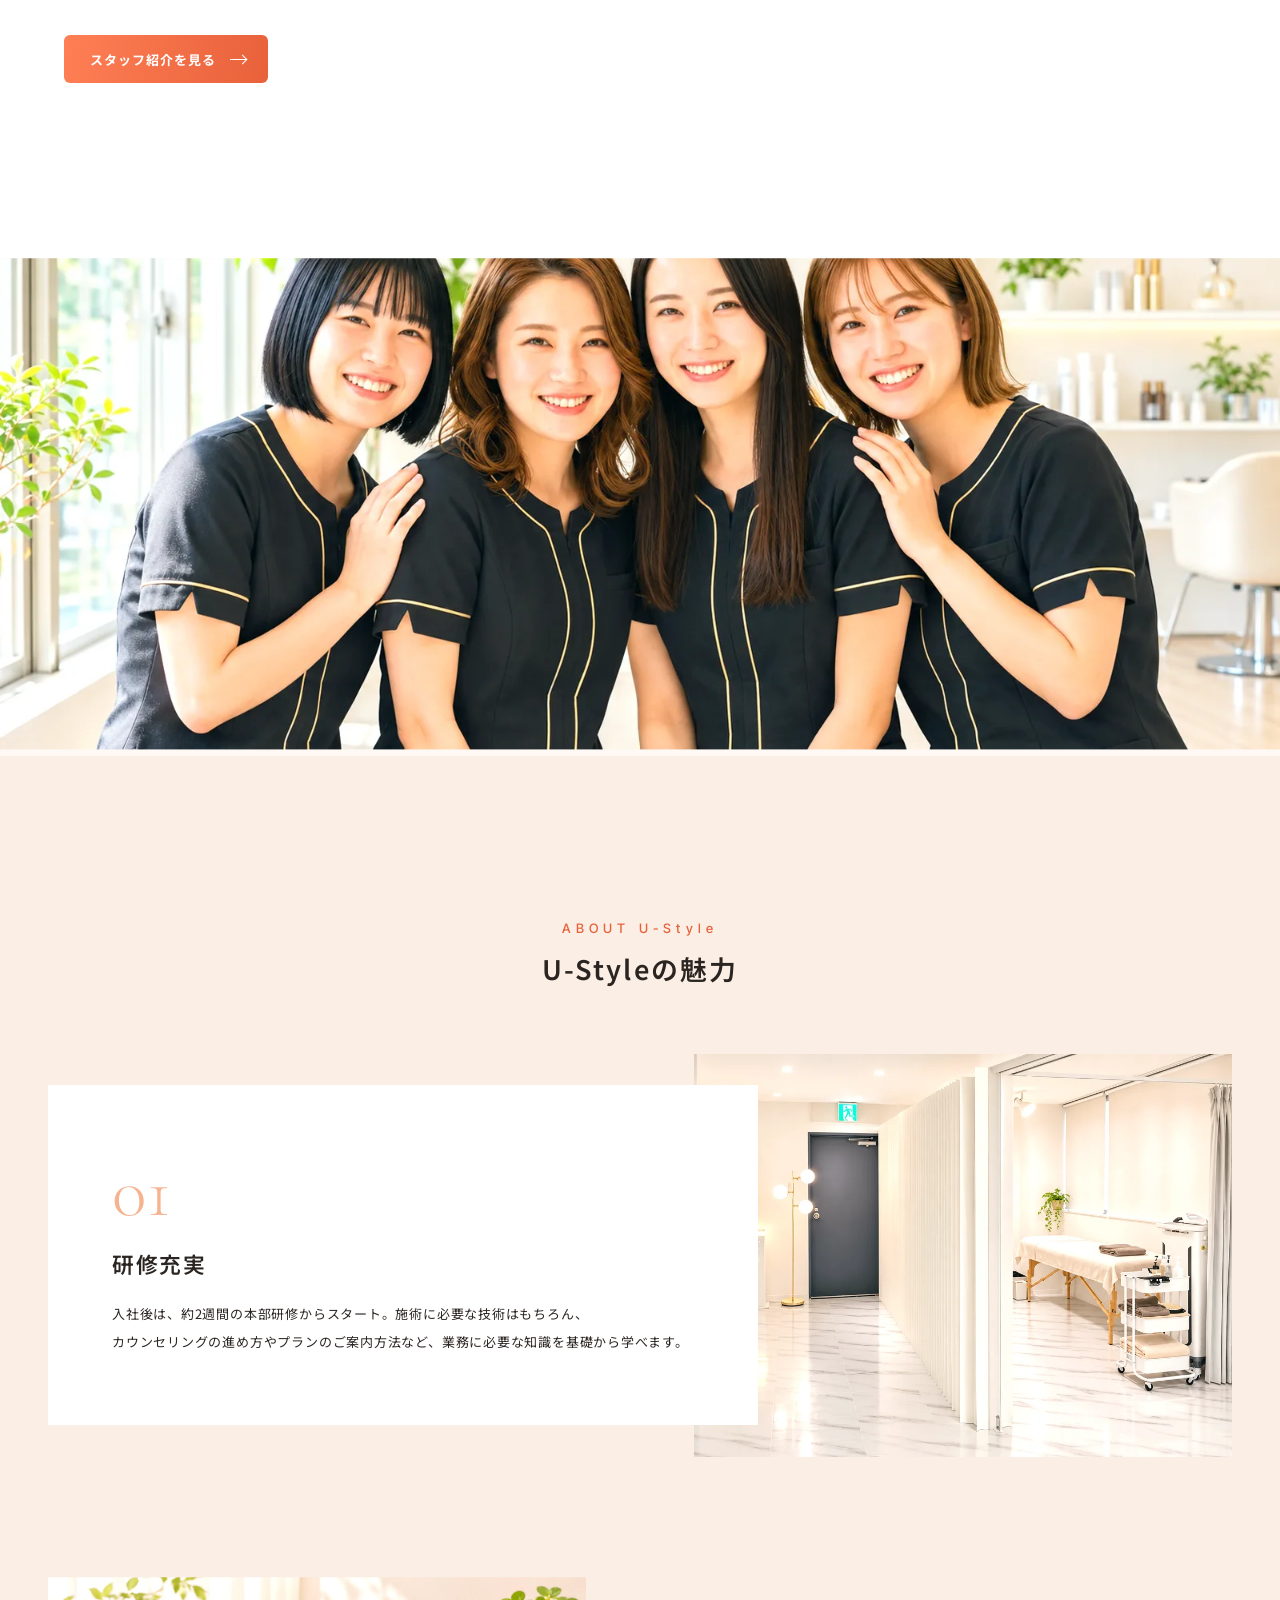
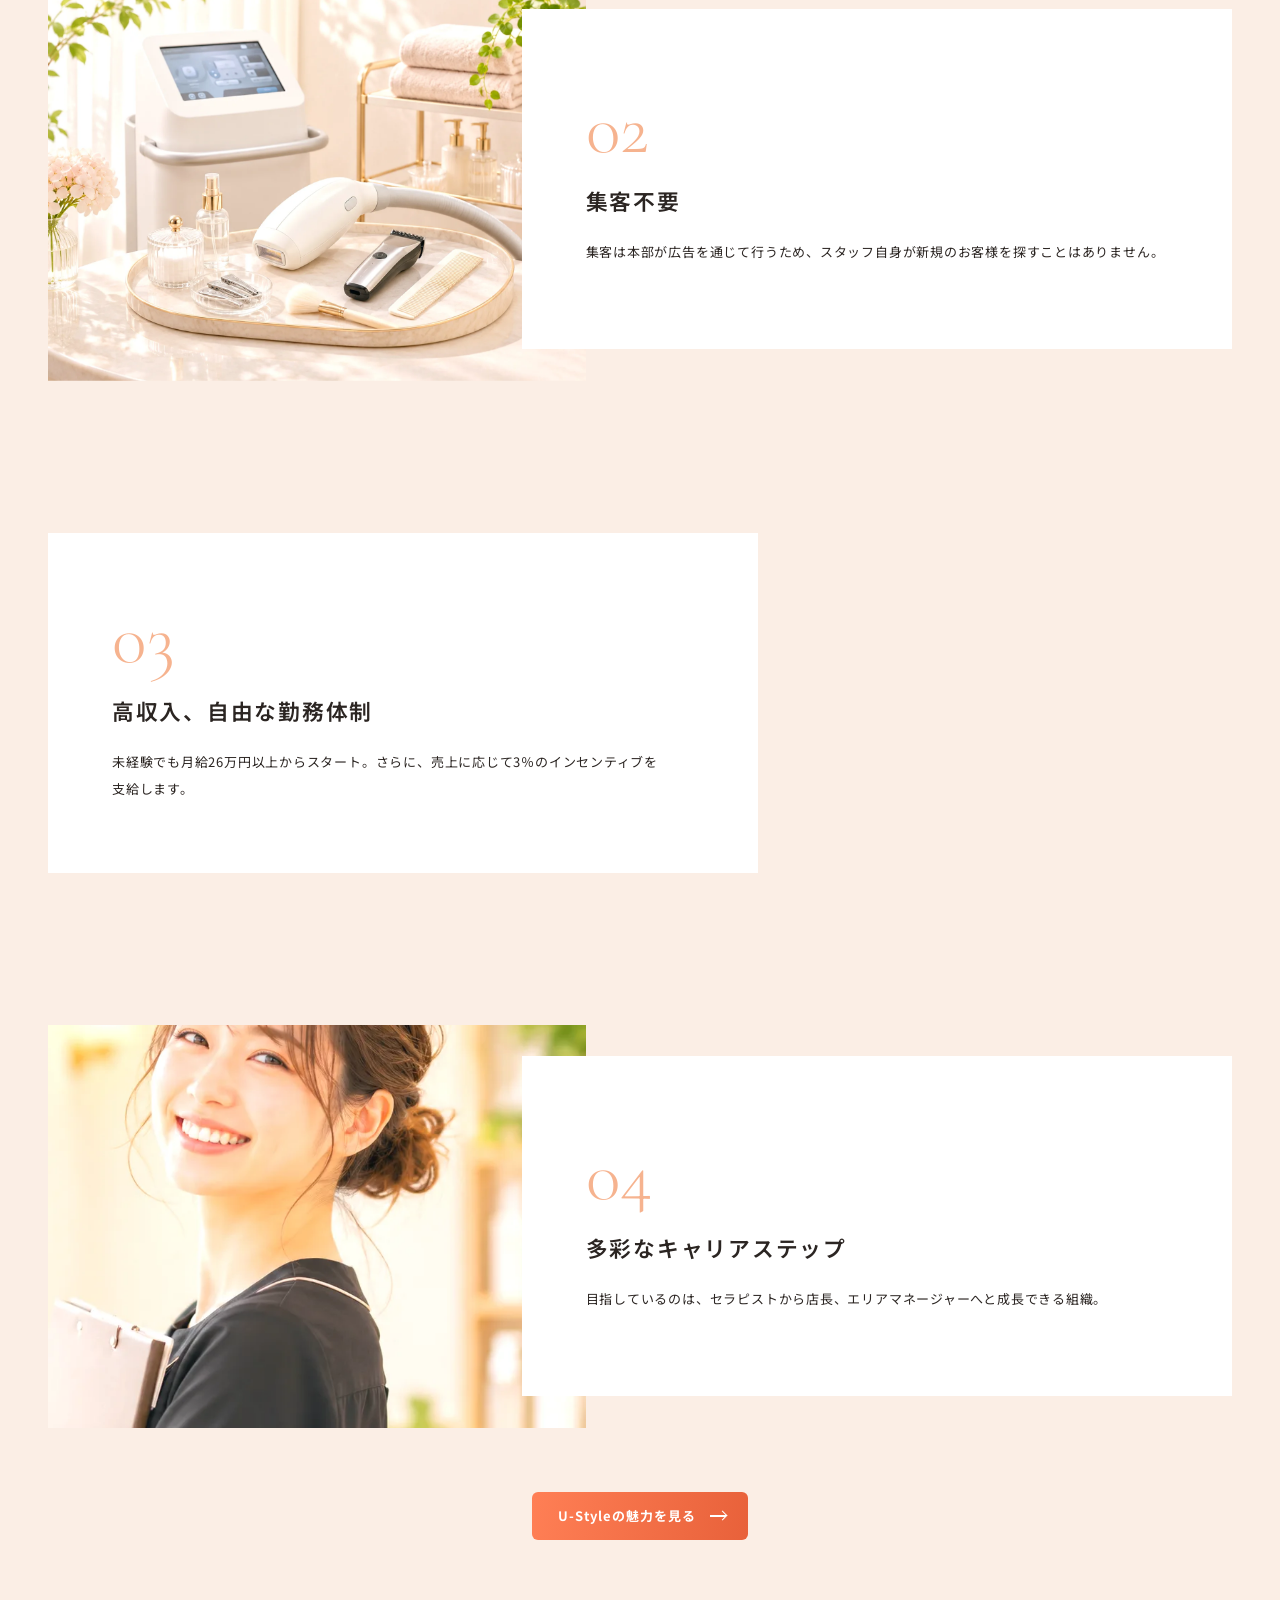
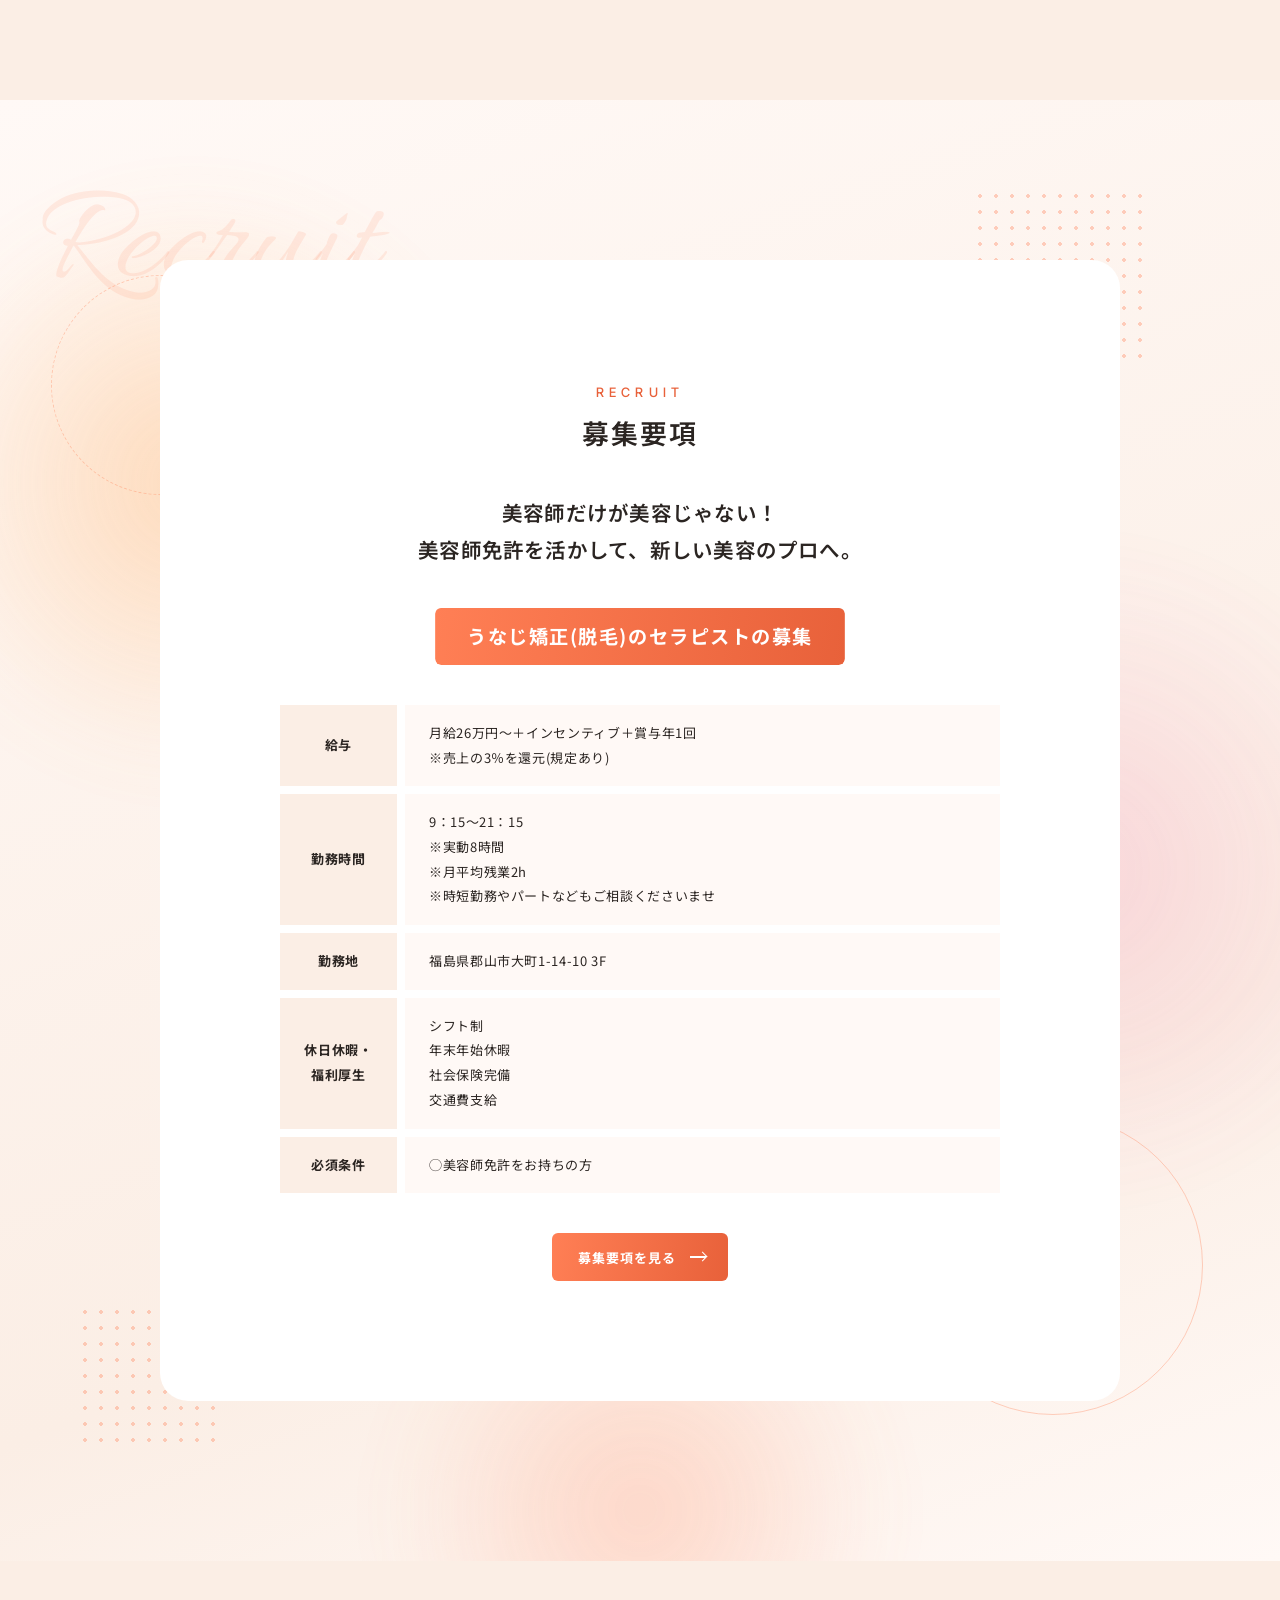
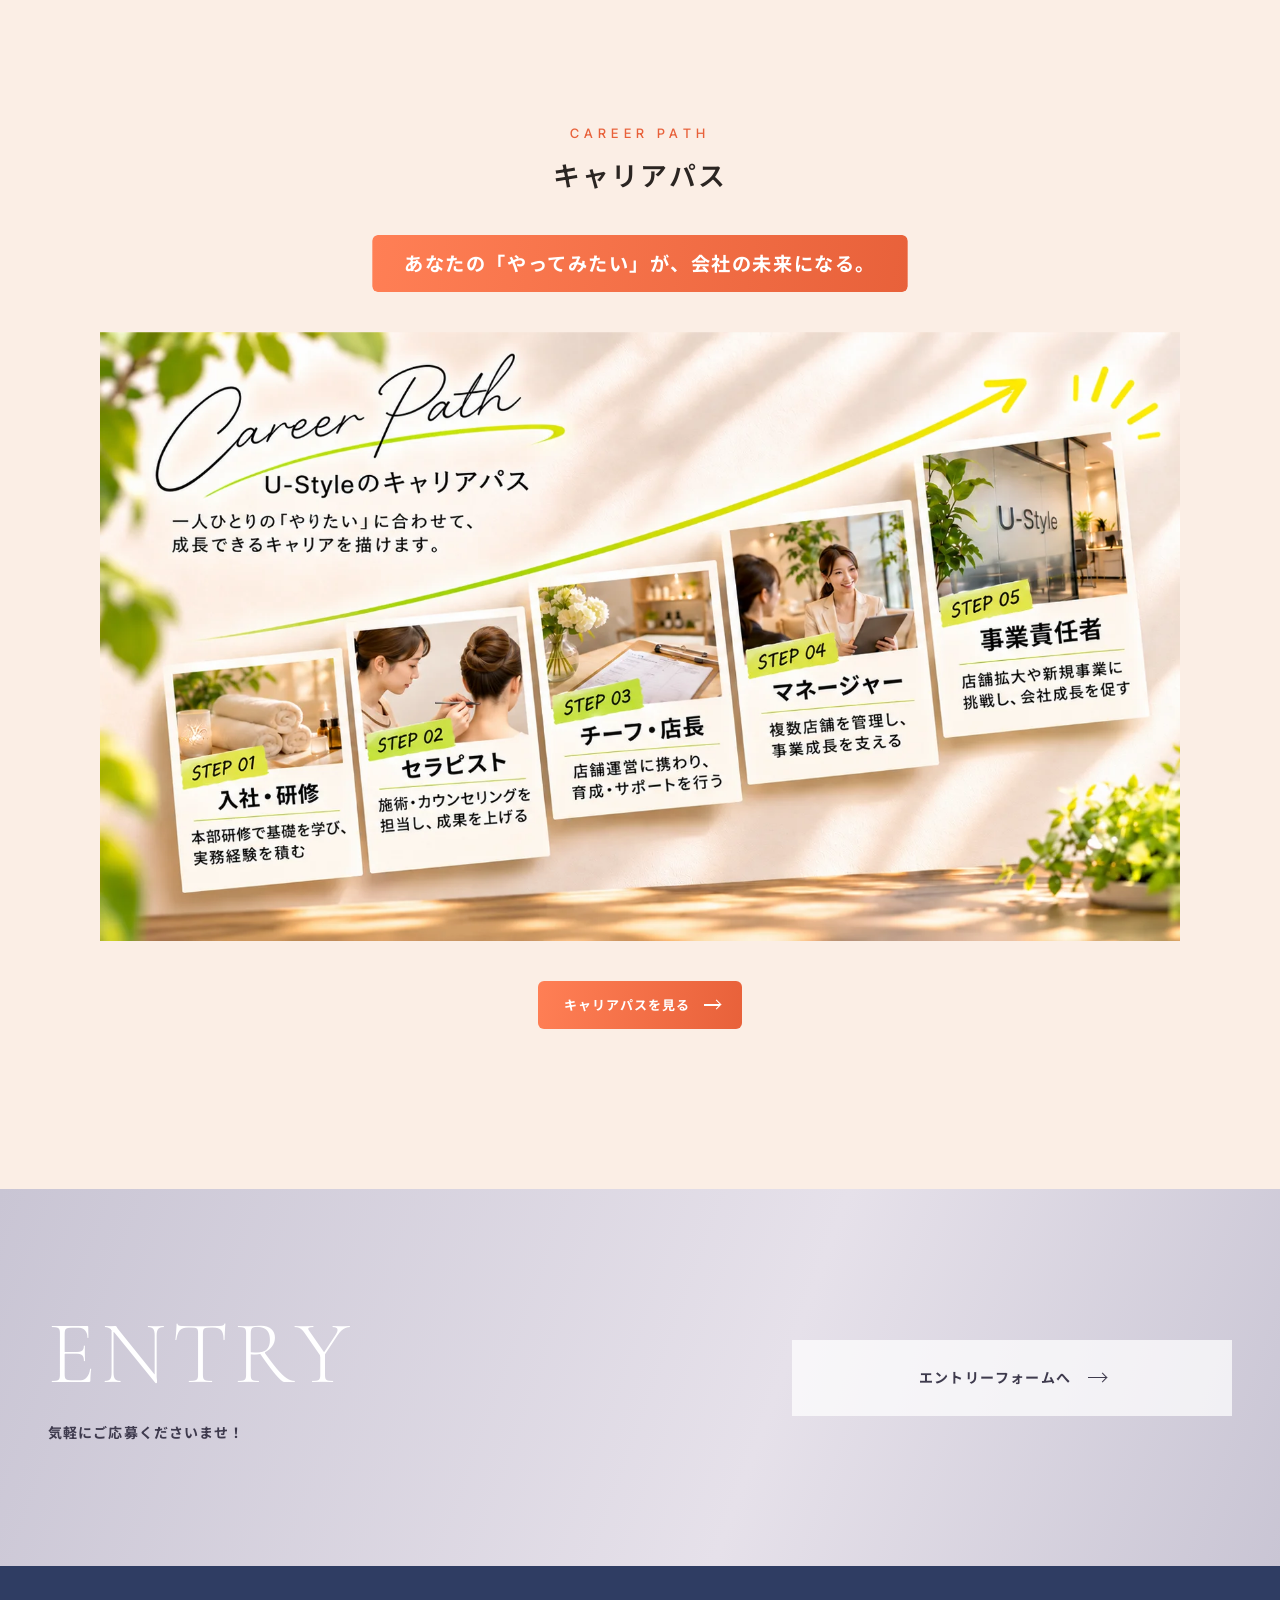
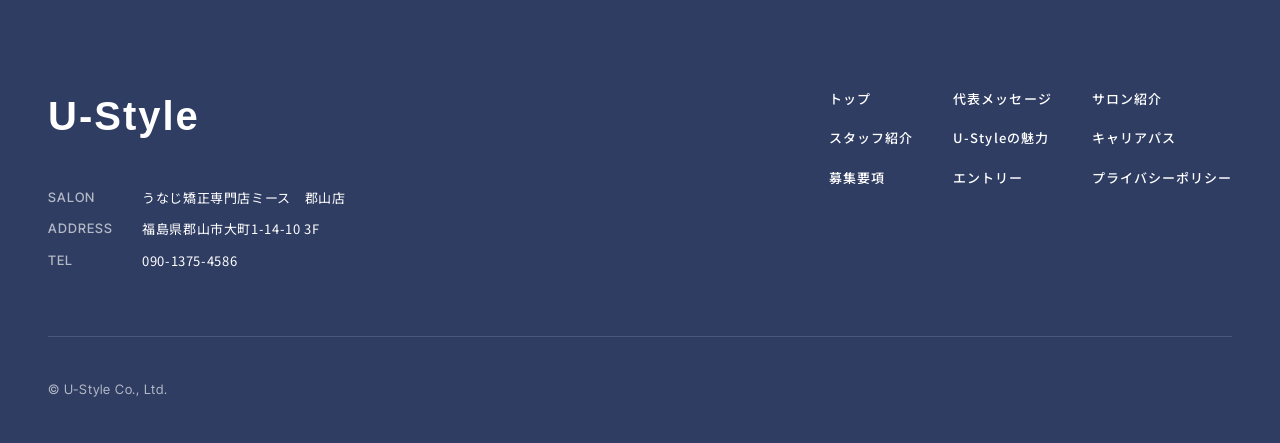
==== commit 647e8903: "表示を更新（2026-11-26）" ====
--- a/index.html
+++ b/index.html
@@ -6,33 +6,33 @@
 <meta name="robots" content="noindex, nofollow">
 <meta name="generator" content="SPINOVA HP kit v1.0 master">
 <title>U-Style株式会社 採用サイト｜福島県郡山市 うなじ矯正のセラピスト募集</title>
-<meta name="description" content="〔会社の説明を1〜2文で。シートの会社紹介から〕">
+<meta name="description" content="福島県郡山市のうなじ矯正専門店ミース 郡山店で、うなじ矯正（脱毛）のセラピストを募集しています。美容師免許を活かして、新しい美容のプロへ。">
 <meta property="og:type" content="website">
 <meta property="og:site_name" content="U-Style株式会社 採用サイト">
 <meta property="og:title" content="U-Style株式会社 採用サイト｜福島県郡山市 うなじ矯正のセラピスト募集">
-<meta property="og:description" content="〔会社の説明を1〜2文で。シートの会社紹介から〕">
-<meta property="og:url" content="https://example-hp.pages.dev/">
-<meta property="og:image" content="https://example-hp.pages.dev/assets/ogp.jpg?v=20261124a">
+<meta property="og:description" content="福島県郡山市のうなじ矯正専門店ミース 郡山店で、うなじ矯正（脱毛）のセラピストを募集しています。美容師免許を活かして、新しい美容のプロへ。">
+<meta property="og:url" content="https://hse-inc.github.io/ustyle-hp/">
+<meta property="og:image" content="https://hse-inc.github.io/ustyle-hp/assets/ogp.jpg?v=20261124a">
 <meta property="og:image:width" content="1200">
 <meta property="og:image:height" content="630">
 <meta name="twitter:card" content="summary_large_image">
-<meta name="twitter:image" content="https://example-hp.pages.dev/assets/ogp.jpg?v=20261124a">
+<meta name="twitter:image" content="https://hse-inc.github.io/ustyle-hp/assets/ogp.jpg?v=20261124a">
 <link rel="preconnect" href="https://fonts.googleapis.com">
 <link rel="preconnect" href="https://fonts.gstatic.com" crossorigin>
 <link href="https://fonts.googleapis.com/css2?family=Inter+Tight:wght@500;800&family=Noto+Sans+JP:wght@400;500;700&family=Shippori+Mincho+B1:wght@600&family=Cormorant+Garamond:wght@300&family=Allura&display=swap" rel="stylesheet">
-<link rel="icon" href="assets/favicon.ico?v=20261125212259" sizes="any">
-<link rel="icon" href="assets/favicon-32.png?v=20261125212259" type="image/png" sizes="32x32">
-<link rel="apple-touch-icon" href="assets/apple-touch-icon.png?v=20261125212259">
-<link rel="stylesheet" href="tokens.css?v=20261125212259">
-<link rel="stylesheet" href="base.css?v=20261125212259">
-<link rel="stylesheet" href="style.css?v=20261125212259">
+<link rel="icon" href="assets/favicon.ico?v=20261126112149" sizes="any">
+<link rel="icon" href="assets/favicon-32.png?v=20261126112149" type="image/png" sizes="32x32">
+<link rel="apple-touch-icon" href="assets/apple-touch-icon.png?v=20261126112149">
+<link rel="stylesheet" href="tokens.css?v=20261126112149">
+<link rel="stylesheet" href="base.css?v=20261126112149">
+<link rel="stylesheet" href="style.css?v=20261126112149">
 </head>
 <body>
 
 <header class="header header--corner">
   <a class="logo" href="./" aria-label="U-Style株式会社 トップへ">
-    <img class="logo__w" src="assets/logo_w.svg?v=20261125212259" alt="" width="168" height="60">
-    <img class="logo__c" src="assets/logo.svg?v=20261125212259" alt="" width="168" height="60">
+    <img class="logo__w" src="assets/logo_w.svg?v=20261126112149" alt="" width="168" height="60">
+    <img class="logo__c" src="assets/logo.svg?v=20261126112149" alt="" width="168" height="60">
   </a>
   <div class="header__acts">
     <button class="menu-btn" type="button" aria-expanded="false" aria-controls="drawer" aria-label="メニューを開く"><span></span><span></span></button>
@@ -55,11 +55,11 @@
 
 <main>
 
-    <div class="loading" aria-hidden="true"><div class="loading__in"><img class="loading__logo" src="assets/logo.svg?v=20261125212259" alt="" width="168" height="60"></div></div>
+    <div class="loading" aria-hidden="true"><div class="loading__in"><img class="loading__logo" src="assets/logo.svg?v=20261126112149" alt="" width="168" height="60"></div></div>
 
     <section class="fv">
     <div class="fv__pics" aria-hidden="true">
-      <div class="fv__pic"><img src="assets/fv-care.webp?v=20261125212259" alt="" width="1448" height="1086"></div>
+      <div class="fv__pic"><img src="assets/fv-care.webp?v=20261126112149" alt="" width="1448" height="1086"></div>
     </div>
     <div class="fv__body" data-on-photo>
       <p class="fv__en" aria-hidden="true" data-todo>U-STYLE／RECRUIT</p>
@@ -82,11 +82,11 @@
       <p class="txt">「美容の仕事は<wbr>好きだったけど、<wbr>働き方が<wbr>合わなかった」<br>「結婚や出産を機に、<wbr>美容師を<wbr>続けられなくなった」<br>「せっかく取得した<wbr>美容師免許を<wbr>活かせていない」<br>そんな想いを<wbr>抱えている方も<wbr>いるのでは<wbr>ないでしょうか。</p>
       <a class="go" href="message/" data-todo><span>代表メッセージを読む</span><i aria-hidden="true"></i></a>
     </div>
-    <figure class="msg__pic" data-fx="wipe-r"><img src="assets/message.webp?v=20261125212259" alt="" width="1000" height="666" loading="lazy" data-todo></figure>
+    <figure class="msg__pic" data-fx="wipe-r"><img src="assets/message.webp?v=20261126112149" alt="" width="1000" height="666" loading="lazy" data-todo></figure>
   </section>
 
     <section class="salon" id="salon">
-    <figure class="salon__pic" data-fx="wipe"><img src="assets/salon.webp?v=20261125212259" alt="うなじ矯正専門店ミース 郡山店の入口" width="1200" height="900" loading="lazy"></figure>
+    <figure class="salon__pic" data-fx="wipe"><img src="assets/salon.webp?v=20261126112149" alt="うなじ矯正専門店ミース 郡山店の入口" width="1200" height="900" loading="lazy"></figure>
     <div class="salon__body rv">
       <div class="hd" data-fx="head"><p class="hd__en" aria-hidden="true">SALON</p><h2 class="hd__ja">サロン紹介</h2></div>
       <ul class="pills" data-fx="list"><li>郡山駅 徒歩9分</li><li>OPEN 10：00〜21：00</li></ul>
@@ -115,9 +115,9 @@
         </div>
         <a class="go" href="staff/" data-todo><span>スタッフ紹介を見る</span><i aria-hidden="true"></i></a>
       </div>
-      <figure class="staff__pic" data-fx="wipe-r"><img src="assets/staff.webp?v=20261125212259" alt="スタッフの塩田 真澄さん" width="1086" height="1448" loading="lazy"></figure>
-    </div>
-    <figure class="band" data-fx="wipe"><img src="assets/team.webp?v=20261125212259" alt="" width="1600" height="900" loading="lazy"></figure>
+      <figure class="staff__pic" data-fx="wipe-r"><img src="assets/staff.webp?v=20261126112149" alt="スタッフの塩田 真澄さん" width="1086" height="1448" loading="lazy"></figure>
+    </div>
+    <figure class="band" data-fx="wipe"><img src="assets/team.webp?v=20261126112149" alt="" width="1600" height="900" loading="lazy"></figure>
   </section>
 
     <section class="appeal" id="appeal">
@@ -126,19 +126,19 @@
       <ol class="rows">
         <li class="row">
           <div class="row__box" data-fx="slide"><p class="row__no" aria-hidden="true">01</p><h3 class="row__ttl"><span class="vh">①</span>研修充実</h3><p class="txt">入社後は、<wbr>約2週間の<wbr>本部研修から<wbr>スタート。<wbr>施術に必要な<wbr>技術はもちろん、<wbr>カウンセリングの<wbr>進め方や<wbr>プランの<wbr>ご案内方法など、<wbr>業務に必要な<wbr>知識を<wbr>基礎から<wbr>学べます。</p></div>
-          <figure class="row__pic" data-fx="wipe"><img src="assets/point-1.webp?v=20261125212259" alt="" width="1000" height="750" loading="lazy"></figure>
+          <figure class="row__pic" data-fx="wipe"><img src="assets/point-1.webp?v=20261126112149" alt="" width="1000" height="750" loading="lazy"></figure>
         </li>
         <li class="row">
           <div class="row__box" data-fx="slide"><p class="row__no" aria-hidden="true">02</p><h3 class="row__ttl"><span class="vh">②</span>集客不要</h3><p class="txt">集客は<wbr>本部が<wbr>広告を通じて<wbr>行うため、<wbr>スタッフ自身が<wbr>新規の<wbr>お客様を<wbr>探すことは<wbr>ありません。</p></div>
-          <figure class="row__pic" data-fx="wipe"><img src="assets/recruit.webp?v=20261125212259" alt="" width="1600" height="1200" loading="lazy"></figure>
+          <figure class="row__pic" data-fx="wipe"><img src="assets/recruit.webp?v=20261126112149" alt="" width="1600" height="1200" loading="lazy"></figure>
         </li>
         <li class="row">
           <div class="row__box" data-fx="slide"><p class="row__no" aria-hidden="true">03</p><h3 class="row__ttl"><span class="vh">③</span>高収入、<wbr>自由な勤務体制</h3><p class="txt">未経験でも<wbr>月給26万円以上から<wbr>スタート。<wbr>さらに、<wbr>売上に応じて<wbr>3％の<wbr>インセンティブを<wbr>支給します。</p></div>
-          <figure class="row__pic" data-fx="wipe"><img src="assets/staff-team.webp?v=20261125212259" alt="" width="1200" height="800" loading="lazy"></figure>
+          <figure class="row__pic" data-fx="wipe"><img src="assets/staff-team.webp?v=20261126112149" alt="" width="1200" height="800" loading="lazy"></figure>
         </li>
         <li class="row">
           <div class="row__box" data-fx="slide"><p class="row__no" aria-hidden="true">04</p><h3 class="row__ttl"><span class="vh">④</span>多彩な<wbr>キャリアステップ</h3><p class="txt">目指しているのは、<wbr>セラピストから<wbr>店長、<wbr>エリアマネージャーへと<wbr>成長できる組織。</p></div>
-          <figure class="row__pic" data-fx="wipe"><img src="assets/point-4.webp?v=20261125212259" alt="" width="755" height="916" loading="lazy"></figure>
+          <figure class="row__pic" data-fx="wipe"><img src="assets/point-4.webp?v=20261126112149" alt="" width="755" height="916" loading="lazy"></figure>
         </li>
       </ol>
       <div class="more rv"><a class="go" href="appeal/" data-todo><span>U-Styleの魅力を見る</span><i aria-hidden="true"></i></a></div>
@@ -168,7 +168,7 @@
     <div class="wrap">
       <div class="hd hd--c" data-fx="head"><p class="hd__en" aria-hidden="true">CAREER PATH</p><h2 class="hd__ja">キャリアパス</h2></div>
       <p class="pill-h pill-h--l" data-fx="pill">あなたの<wbr>「やってみたい」が、<wbr>会社の<wbr>未来になる。</p>
-      <figure class="career__pic" data-fx="wipe"><img src="assets/career.webp?v=20261125212259" alt="キャリアパスの図：入社・研修、セラピスト、チーフ・店長、マネージャー、事業責任者" width="1600" height="902" loading="lazy"></figure>
+      <figure class="career__pic" data-fx="wipe"><img src="assets/career.webp?v=20261126112149" alt="キャリアパスの図：入社・研修、セラピスト、チーフ・店長、マネージャー、事業責任者" width="1600" height="902" loading="lazy"></figure>
       <div class="more rv"><a class="go" href="career/" data-todo><span>キャリアパスを見る</span><i aria-hidden="true"></i></a></div>
     </div>
   </section>
@@ -188,7 +188,7 @@
 <footer class="footer">
   <div class="wrap footer__top">
     <div class="footer__co">
-      <a class="footer__logo" href="./" aria-label="U-Style株式会社 トップへ"><img src="assets/logo_w.svg?v=20261125212259" alt="" width="168" height="60" loading="lazy"></a>
+      <a class="footer__logo" href="./" aria-label="U-Style株式会社 トップへ"><img src="assets/logo_w.svg?v=20261126112149" alt="" width="168" height="60" loading="lazy"></a>
       <dl class="footer__info">
         <dt>SALON</dt><dd>うなじ矯正専門店ミース　郡山店</dd>
         <dt>ADDRESS</dt><dd>福島県郡山市大町<span class="nb">1-14-10 3F</span></dd>
@@ -210,6 +210,6 @@
   <p class="wrap footer__copy">© U-Style Co., Ltd.</p>
 </footer>
 
-<script src="site.js?v=20261125212259"></script>
+<script src="site.js?v=20261126112149"></script>
 </body>
 </html>
--- a/tokens.css
+++ b/tokens.css
@@ -25,6 +25,8 @@
   --c-shade-side: rgba(12, 26, 69, 0.86);
   --c-wash: rgba(255, 249, 246, 0.86);   
   --c-wash-0: rgba(255, 249, 246, 0);
+  --c-wash-strong: rgba(255, 249, 246, 0.95); 
+  --c-wash-mid: rgba(255, 249, 246, 0.6);
   --c-veil: rgba(255, 250, 247, 0.18);   
   --c-veil-0: rgba(255, 250, 247, 0.12);
   --c-tag: rgba(255, 255, 255, 0.92);    
--- a/style.css
+++ b/style.css
@@ -9,11 +9,13 @@
 .header--corner .header__acts { padding-top: 14px; }
 .header--corner .menu-btn { display: grid; width: 52px; border-radius: 12px; background: var(--c-navy); box-shadow: 0 6px 18px var(--c-drop); }
 .header--corner.is-scrolled { background: none; box-shadow: none; }
-#drawer { display: flex; background: var(--c-navy); }
+#drawer { display: flex; padding-top: calc(92px + var(--sp-b)); background: var(--c-navy); }
 @media (min-width: 960px) {
   .header--corner .logo { width: 168px; height: 148px; padding: 0 28px; border-bottom-right-radius: 32px; }
   .header--corner .header__acts { padding-top: 22px; }
   .header--corner .menu-btn { width: 64px; border-radius: 14px; }
+  #drawer { padding: calc(148px + var(--sp-g)) 8% var(--sp-g); }
+  #drawer .drawer__list { grid-template-columns: repeat(3, minmax(0, 1fr)); gap: var(--sp-g) var(--sp-b); width: min(100%, 1080px); margin-inline: auto; }
 }
 
 .fv { position: relative; height: 100svh; min-height: 600px; overflow: hidden; background: var(--c-cream); }
@@ -23,10 +25,10 @@
 .fv__pic::after { content: ""; position: absolute; inset: 0; background: linear-gradient(180deg, var(--c-veil) 0, var(--c-veil) 34%, var(--c-wash) 62%, var(--c-wash) 100%); }
 .fv__body { position: absolute; z-index: 2; left: var(--gutter); right: var(--gutter); bottom: var(--sp-b); display: grid; gap: var(--sp-p); }
 .fv__en { font-family: var(--ff-en); font-weight: 700; font-size: 15px; line-height: 1.8; letter-spacing: 0.5em; color: var(--c-sub-deep); animation: fv-in 1s var(--ease) 0.4s both; }
-.fv__catch { display: grid; justify-items: start; font-weight: 700; font-size: clamp(28px, 8vw, 34px); line-height: 1.4; letter-spacing: 0.05em; color: var(--c-ink); }
+.fv__catch { display: grid; justify-items: start; font-weight: 500; font-size: clamp(28px, 8vw, 34px); line-height: 1.4; letter-spacing: 0.05em; color: var(--c-ink); }
 .fv__ln { display: block; animation: fv-in 1s var(--ease) calc(0.6s + var(--n, 0) * 0.2s) both; }
 .fv__ln:nth-child(2) { --n: 1; }
-.fv__sub { font-size: clamp(16px, 4.6vw, 18px); font-weight: 700; line-height: 1.6; letter-spacing: 0.05em; color: var(--c-ink); animation: fv-in 1s var(--ease) 1.1s both; }
+.fv__sub { font-size: clamp(16px, 4.6vw, 18px); font-weight: 500; line-height: 1.6; letter-spacing: 0.05em; color: var(--c-ink); animation: fv-in 1s var(--ease) 1.1s both; }
 .fv__tags { display: flex; flex-wrap: wrap; gap: 10px; margin-top: var(--sp-1); font-size: var(--fs-small); font-weight: 700; letter-spacing: 0.06em; }
 .fv__tags li { position: relative; padding: 9px 20px; border-radius: 999px; background: var(--c-tag); box-shadow: 0 4px 14px var(--c-drop); animation: fv-in 0.9s var(--ease) calc(1.5s + var(--n, 0) * 0.12s) both; }
 .fv__tags li:nth-child(2) { --n: 1; }
@@ -40,15 +42,15 @@
 @media (min-width: 960px) {
   .fv { min-height: 640px; max-height: 1080px; }
   .fv__pic img { object-position: 50% 10%; }
-  .fv__pic::after { background: linear-gradient(90deg, var(--c-wash) 0, var(--c-veil) 46%, var(--c-veil-0) 72%), var(--c-veil-0); }
-  .fv__body { left: 8%; right: 8%; top: 31%; bottom: 8%; grid-template-columns: auto 1fr; grid-template-rows: auto auto auto 1fr; column-gap: var(--sp-g); row-gap: var(--sp-p); }
-  .fv__en, .fv__catch, .fv__sub { grid-column: 1 / -1; }
+  .fv__pic::after { background: linear-gradient(90deg, var(--c-wash-strong) 0, var(--c-wash) 24%, var(--c-wash-mid) 42%, var(--c-veil) 58%, var(--c-veil-0) 74%), var(--c-veil-0); }
+  .fv__body { left: 8%; right: 8%; top: 31%; bottom: 8%; grid-template-columns: auto 1fr; grid-template-rows: auto auto auto auto 1fr; column-gap: var(--sp-g); row-gap: var(--sp-p); }
+  .fv__en, .fv__catch, .fv__sub, .fv__tags { grid-column: 1 / -1; }
   .fv__en { font-size: clamp(16px, 1.5vw, 20px); }
-  .fv__catch { font-size: clamp(44px, 4.2vw, 72px); }
-  .fv__sub { font-size: clamp(22px, 2.2vw, 34px); }
-  .fv__tags { align-self: end; gap: 16px; font-size: 16px; }
-  .fv__tags li { padding: 12px 26px; }
-    .fv__cta { align-self: end; justify-self: end; min-width: 400px; min-height: 72px; font-size: 20px; }
+  .fv__catch { font-size: clamp(40px, 3.6vw, 60px); }
+  .fv__sub { font-size: clamp(20px, 1.8vw, 28px); }
+  .fv__tags { gap: 14px; font-size: 15px; }
+  .fv__tags li { padding: 10px 24px; }
+  .fv__cta { grid-column: 2; grid-row: 5; align-self: end; justify-self: end; min-width: 400px; min-height: 72px; font-size: 20px; }
 }
 @media (prefers-reduced-motion: reduce) {
   .fv :is(.fv__pic img, .fv__en, .fv__ln, .fv__sub, .fv__tags li, .fv__cta) { animation: none; }
@@ -79,7 +81,8 @@
 .msg__pic img { width: 100%; height: 100%; object-fit: cover; }
 @media (min-width: 960px) {
   .msg { grid-template-columns: 54% 46%; padding-block: var(--sp-s); }
-  .msg__panel { margin-left: 8%; padding: var(--sp-s) var(--sp-g); }
+  .msg__panel { margin-left: 8%; padding: var(--sp-s) var(--sp-g); grid-template-columns: fit-content(36em); justify-content: center; align-content: center; }
+  .msg__lead { max-width: 14em; }
   .msg__pic { order: 0; aspect-ratio: auto; margin: var(--sp-g) 0; }
 }
 
@@ -97,7 +100,7 @@
 @media (min-width: 960px) {
   .salon { grid-template-columns: 1fr 1fr; }
   .salon__pic { aspect-ratio: auto; min-height: 640px; }
-  .salon__body { align-content: center; padding: var(--sp-s) 8% var(--sp-s) var(--sp-s); }
+  .salon__body { align-content: center; padding: var(--sp-s) var(--sp-g); grid-template-columns: fit-content(36em); justify-content: center; }
 }
 
 .staff { background: var(--c-cream); }
@@ -115,7 +118,8 @@
 .band img { width: 100%; height: 124%; margin-top: -12%; object-fit: cover; object-position: 50% 30%; }
 @media (min-width: 960px) {
   .staff__row { grid-template-columns: 1fr 1fr; }
-  .staff__body { padding: var(--sp-s) var(--sp-s) var(--sp-s) 8%; }
+  .staff__body { padding: var(--sp-s) var(--sp-g); grid-template-columns: fit-content(36em); justify-content: center; }
+  .staff__lead { max-width: 13em; }
   .staff__pic { order: 0; aspect-ratio: auto; min-height: 720px; }
   .band { aspect-ratio: 1440 / 560; }
 }
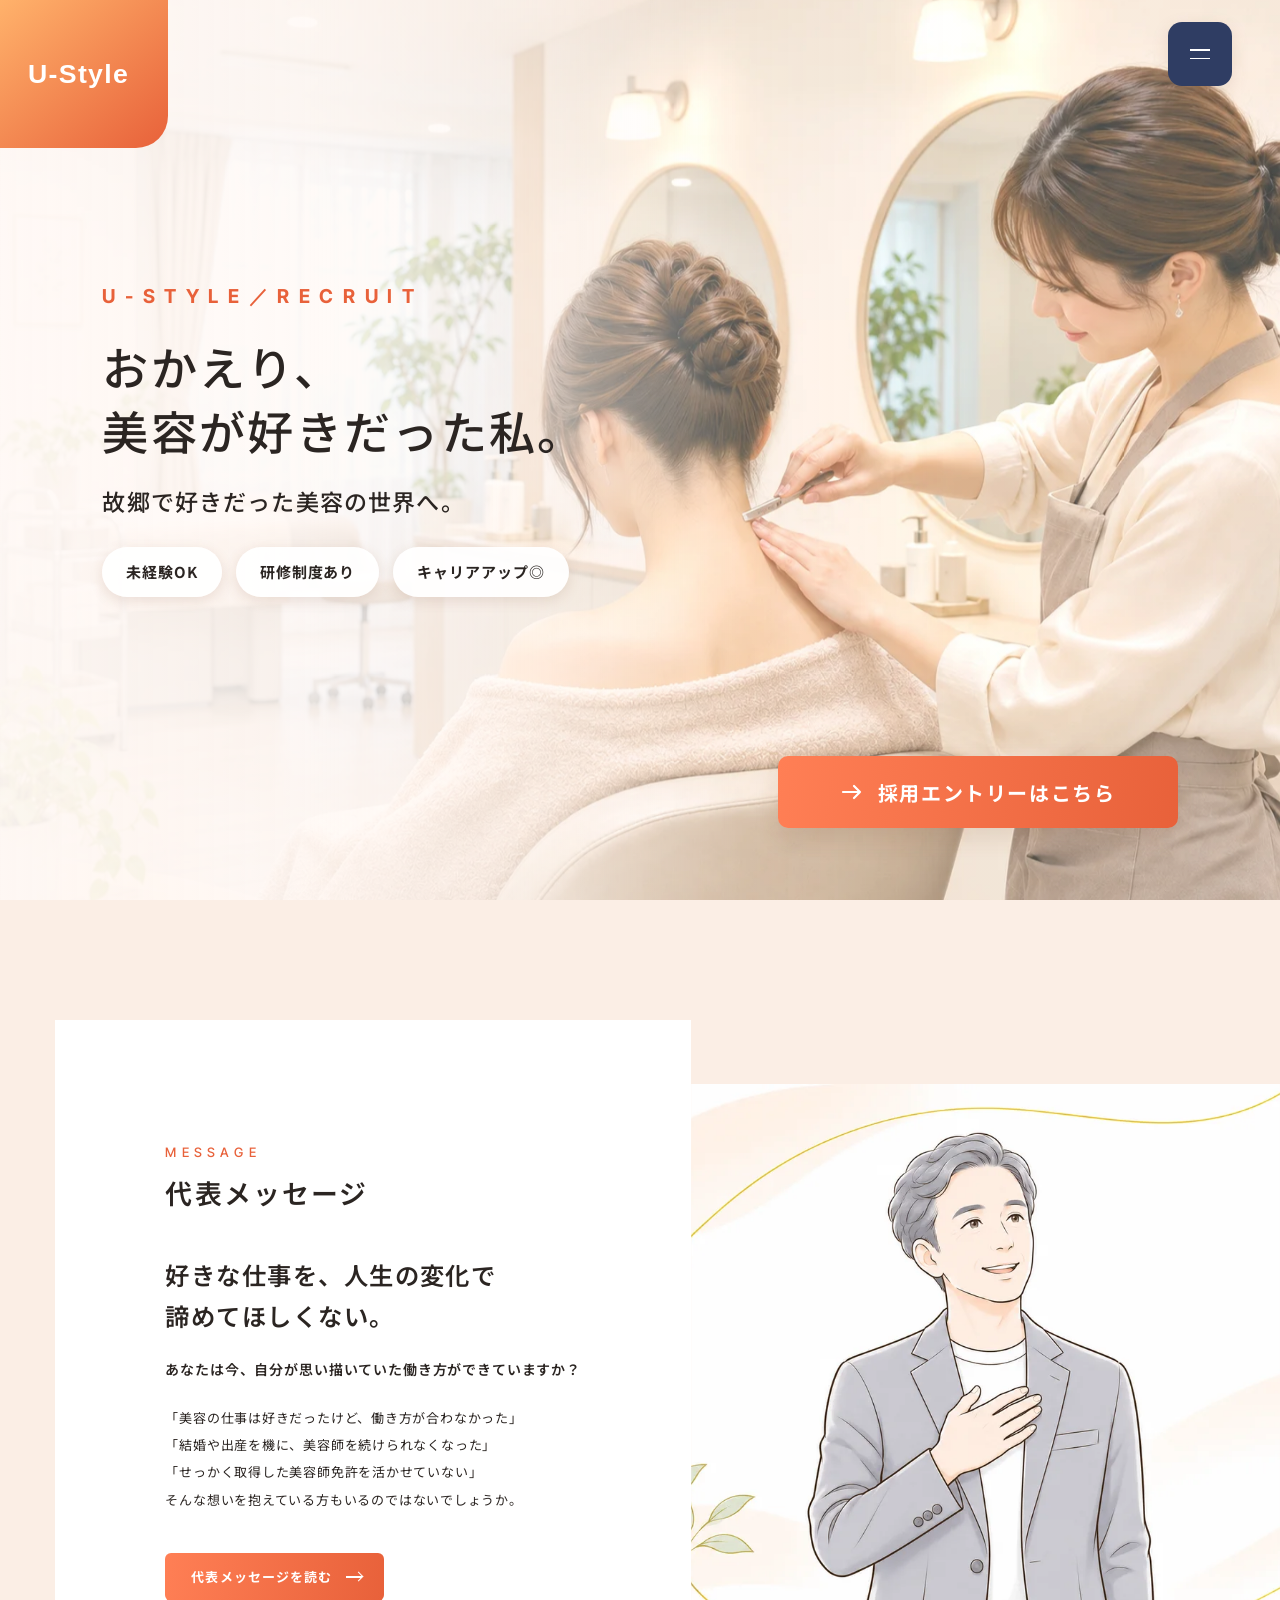
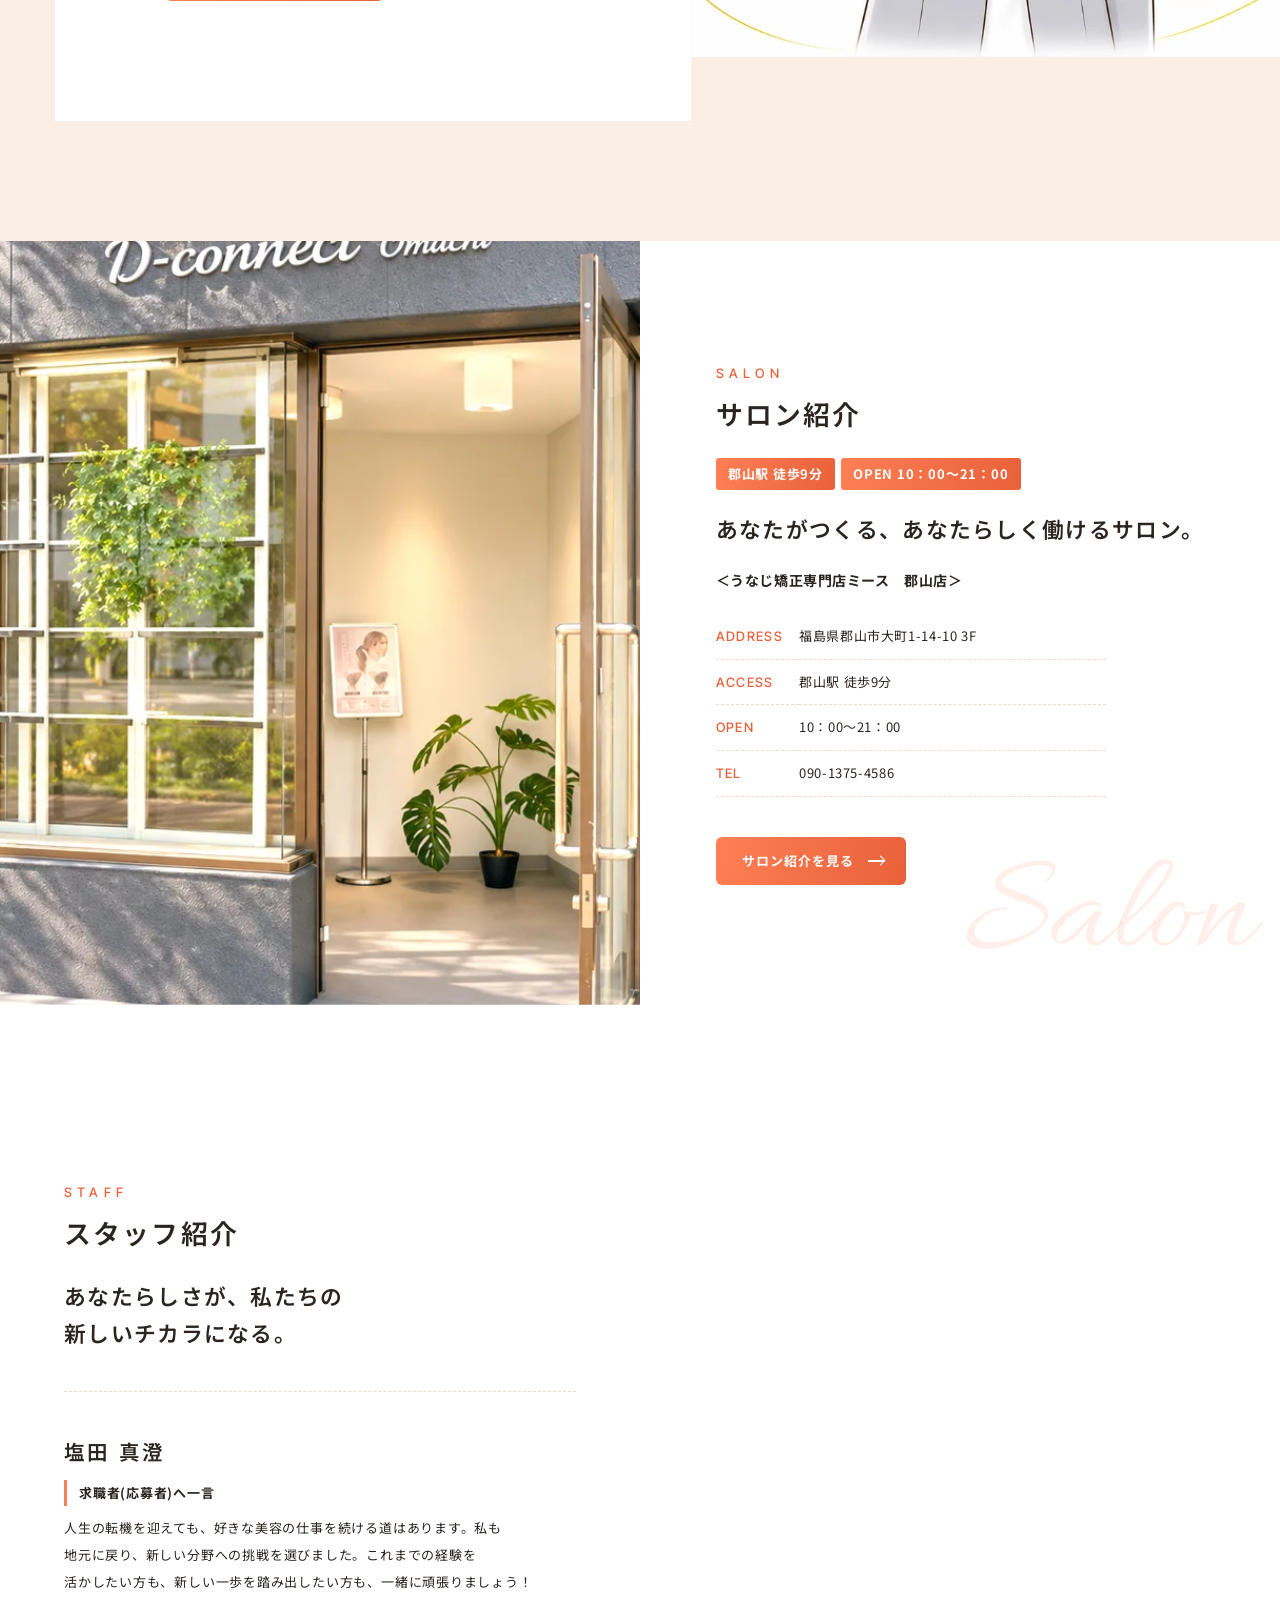
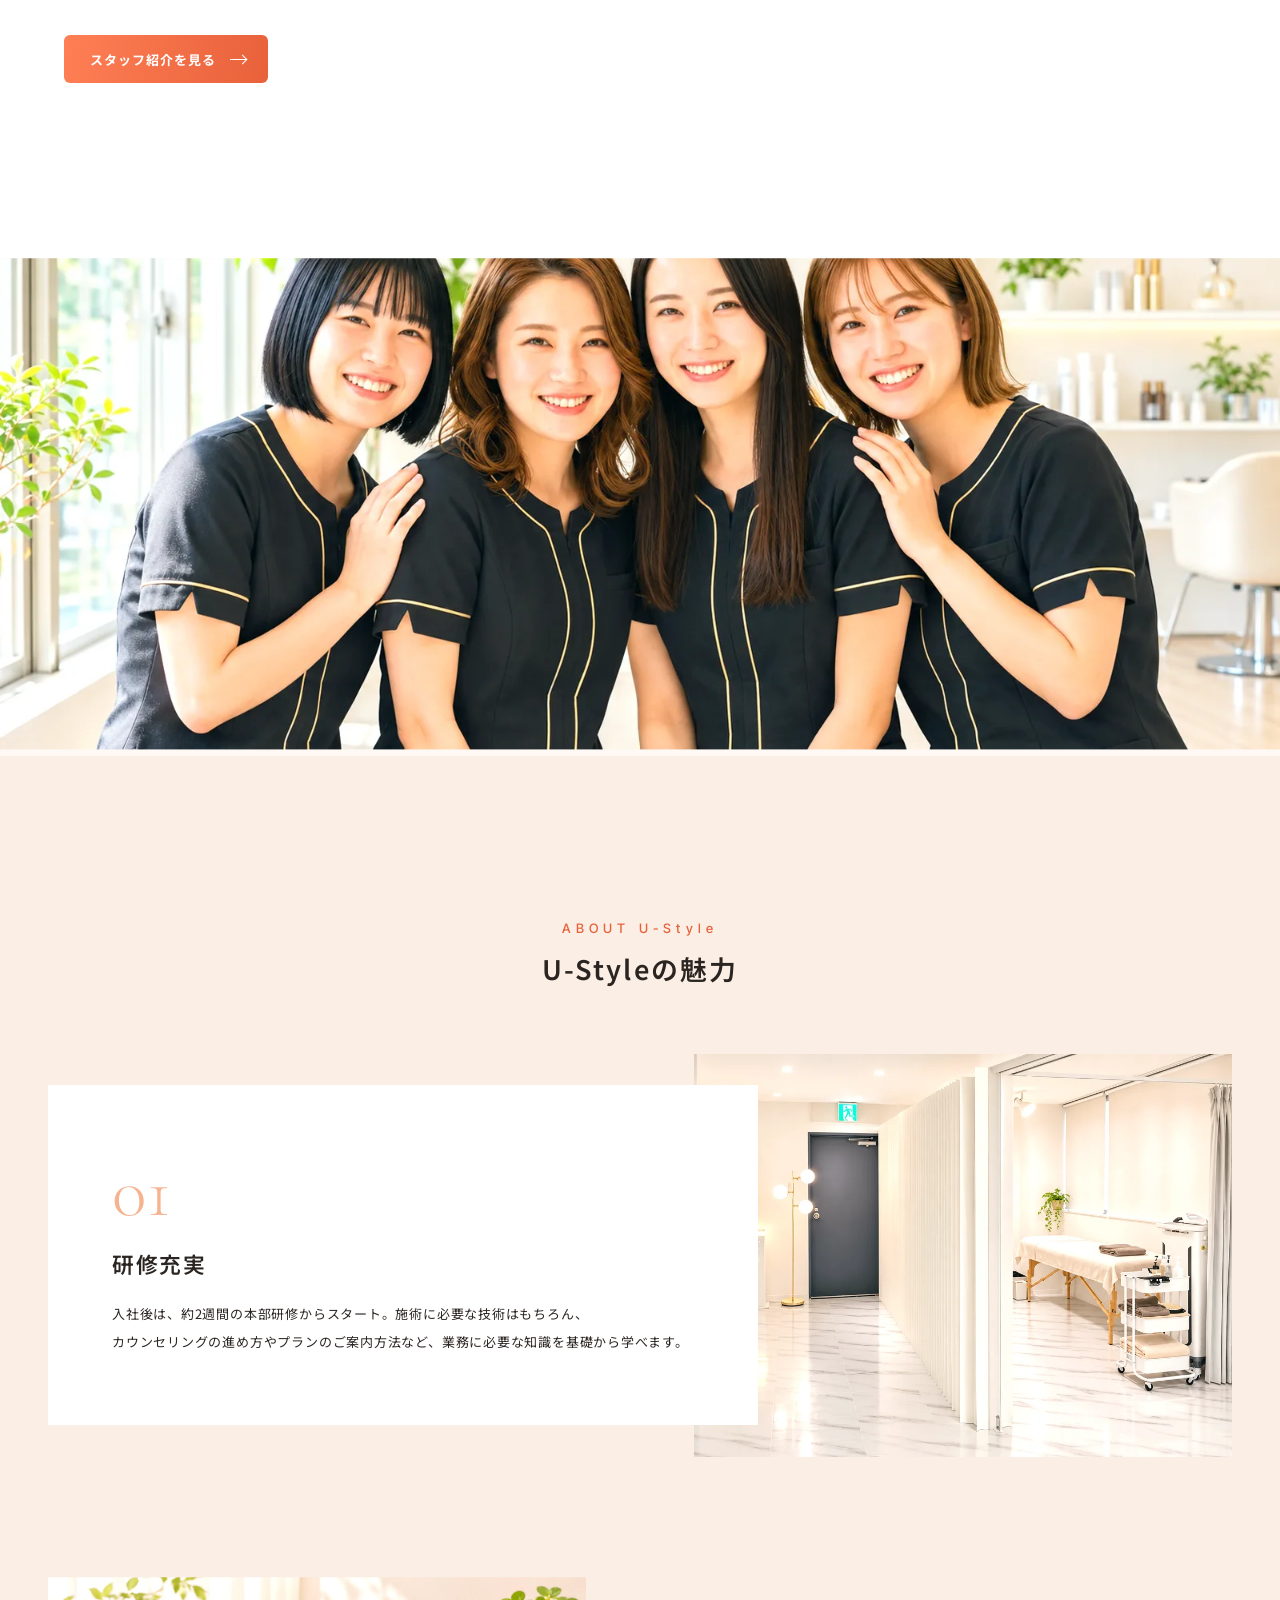
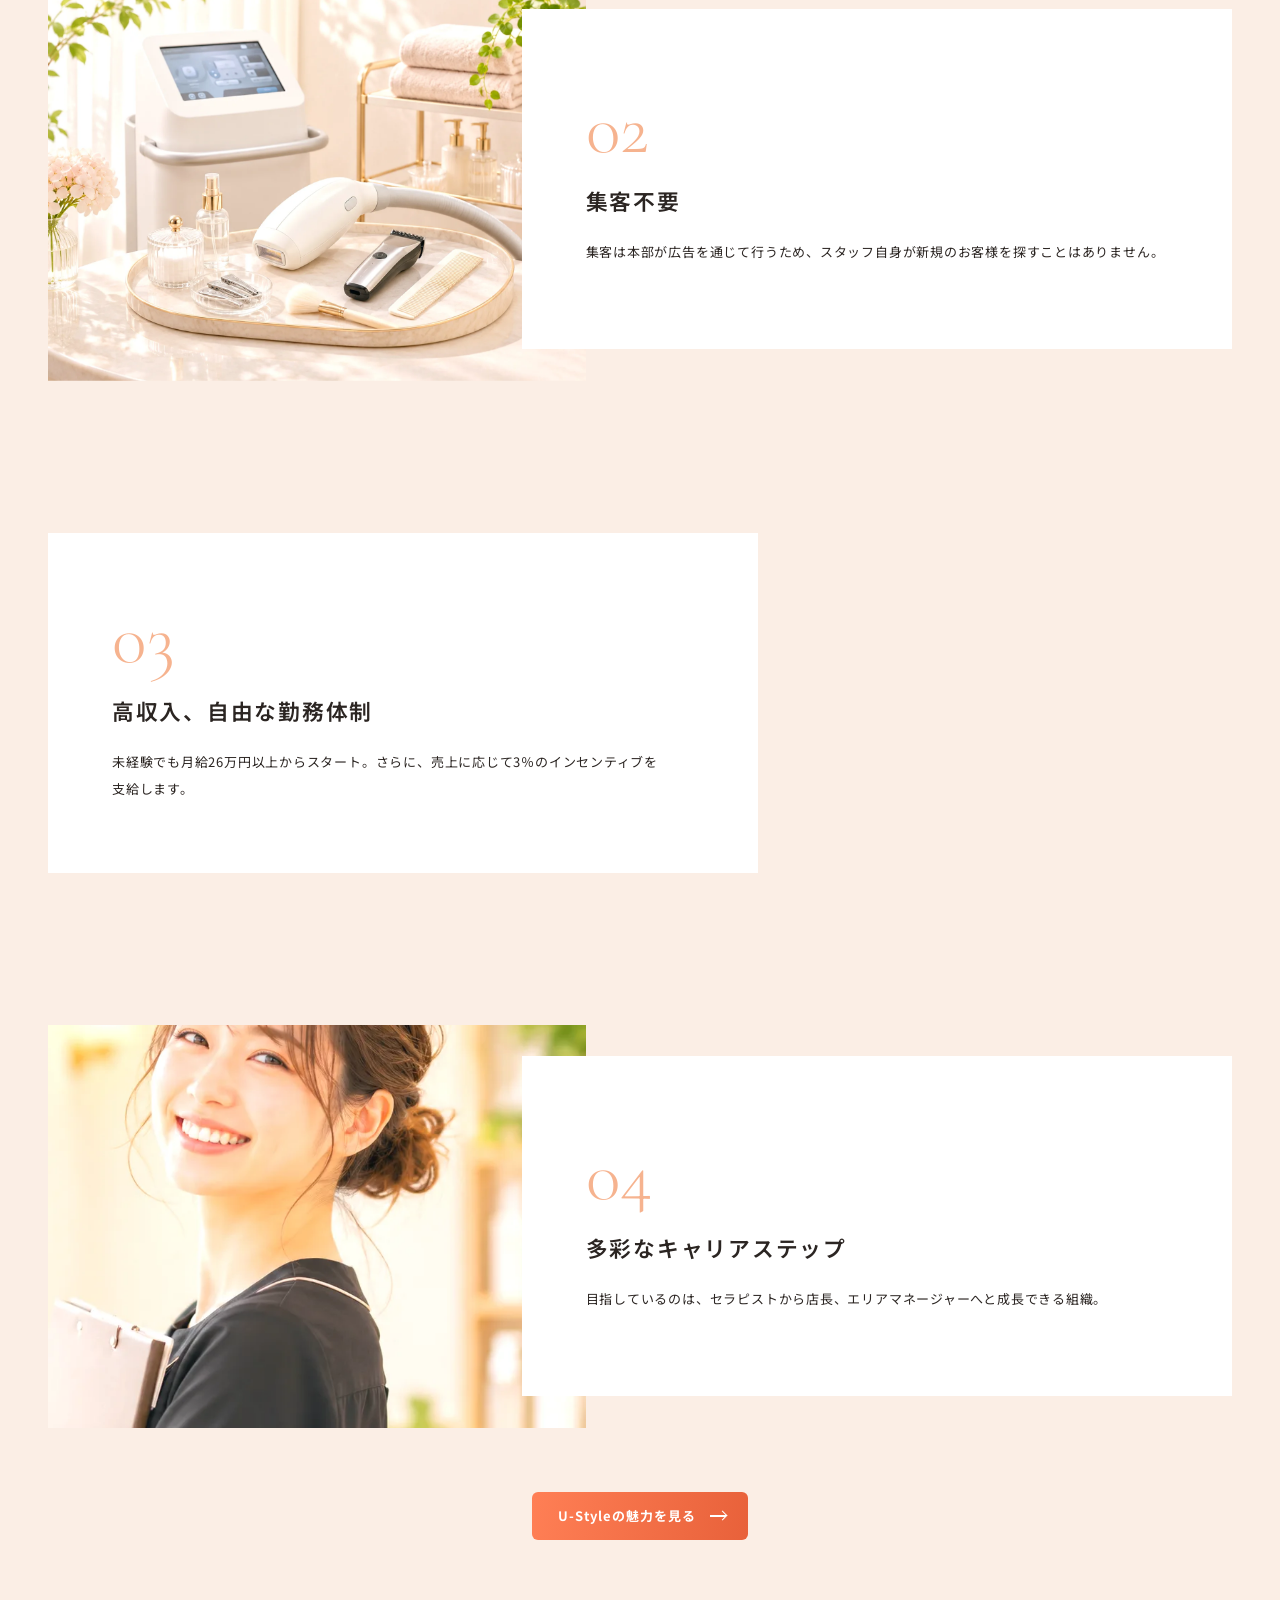
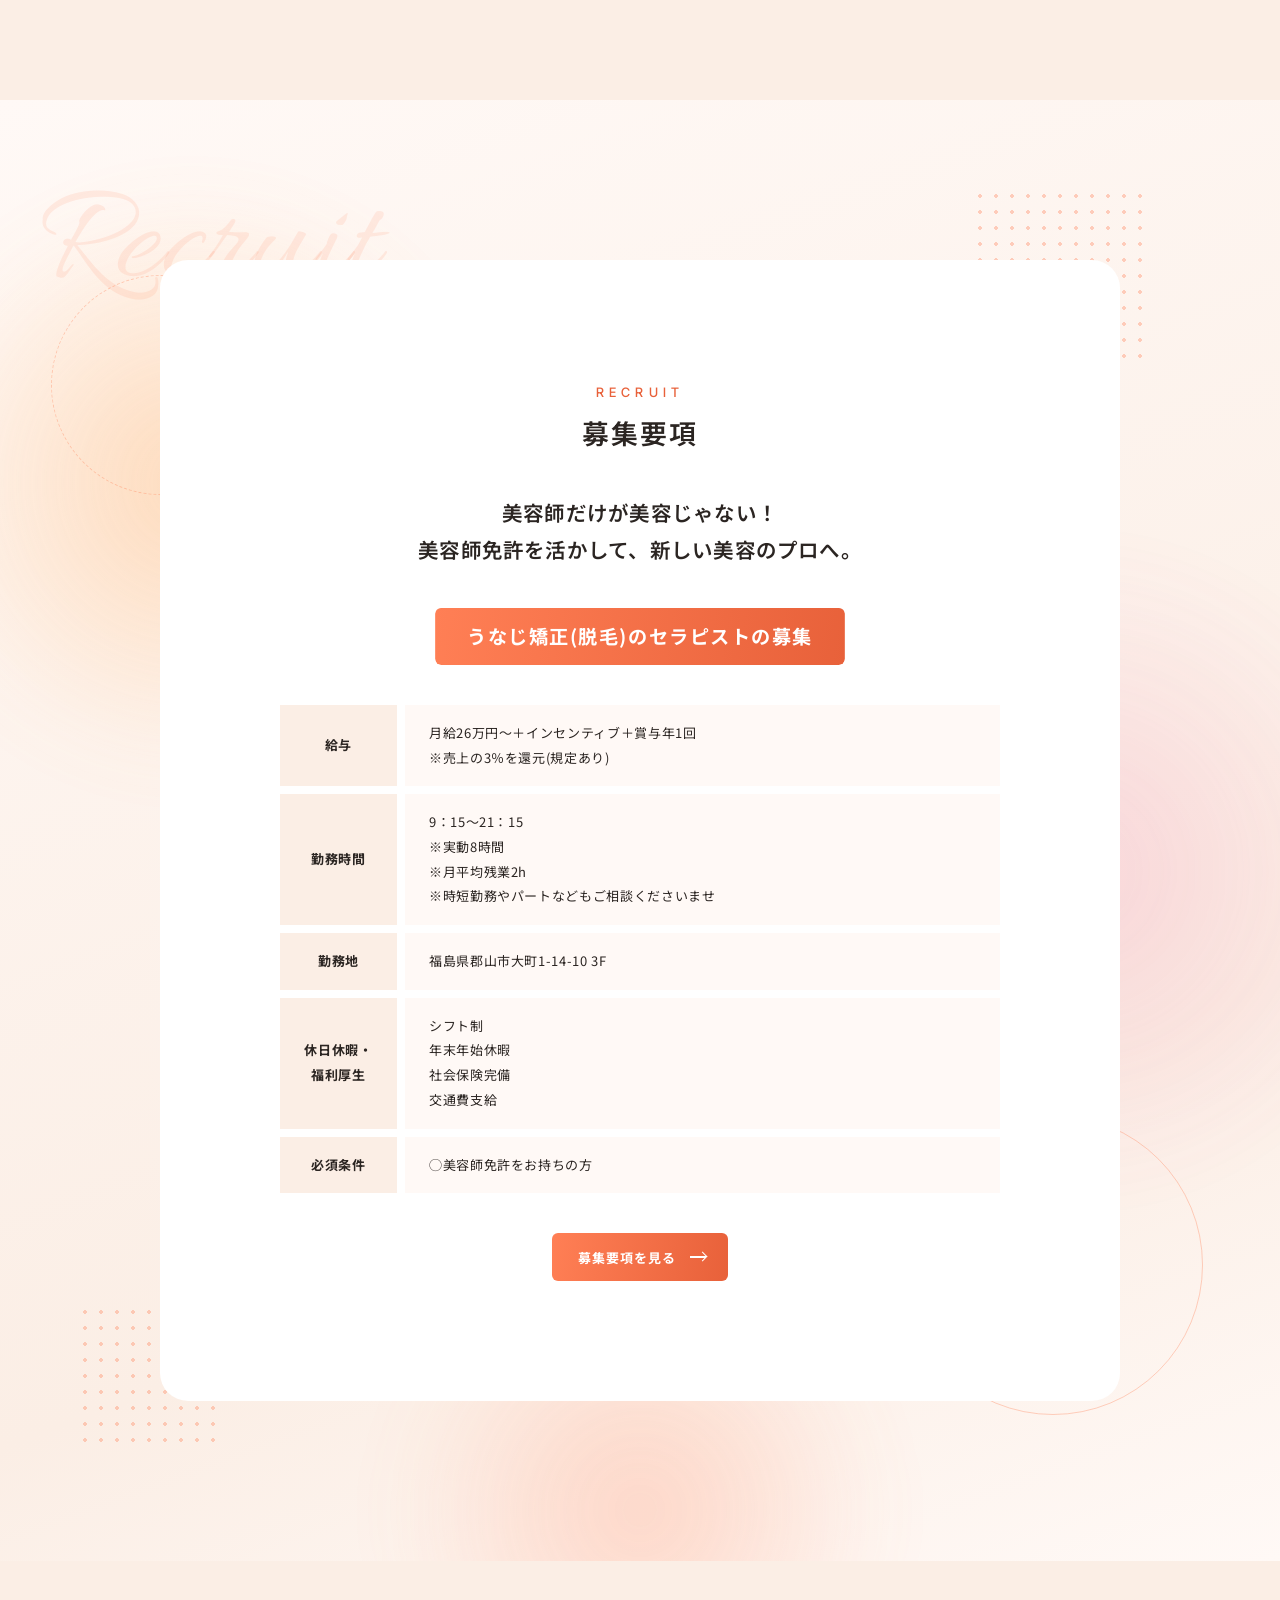
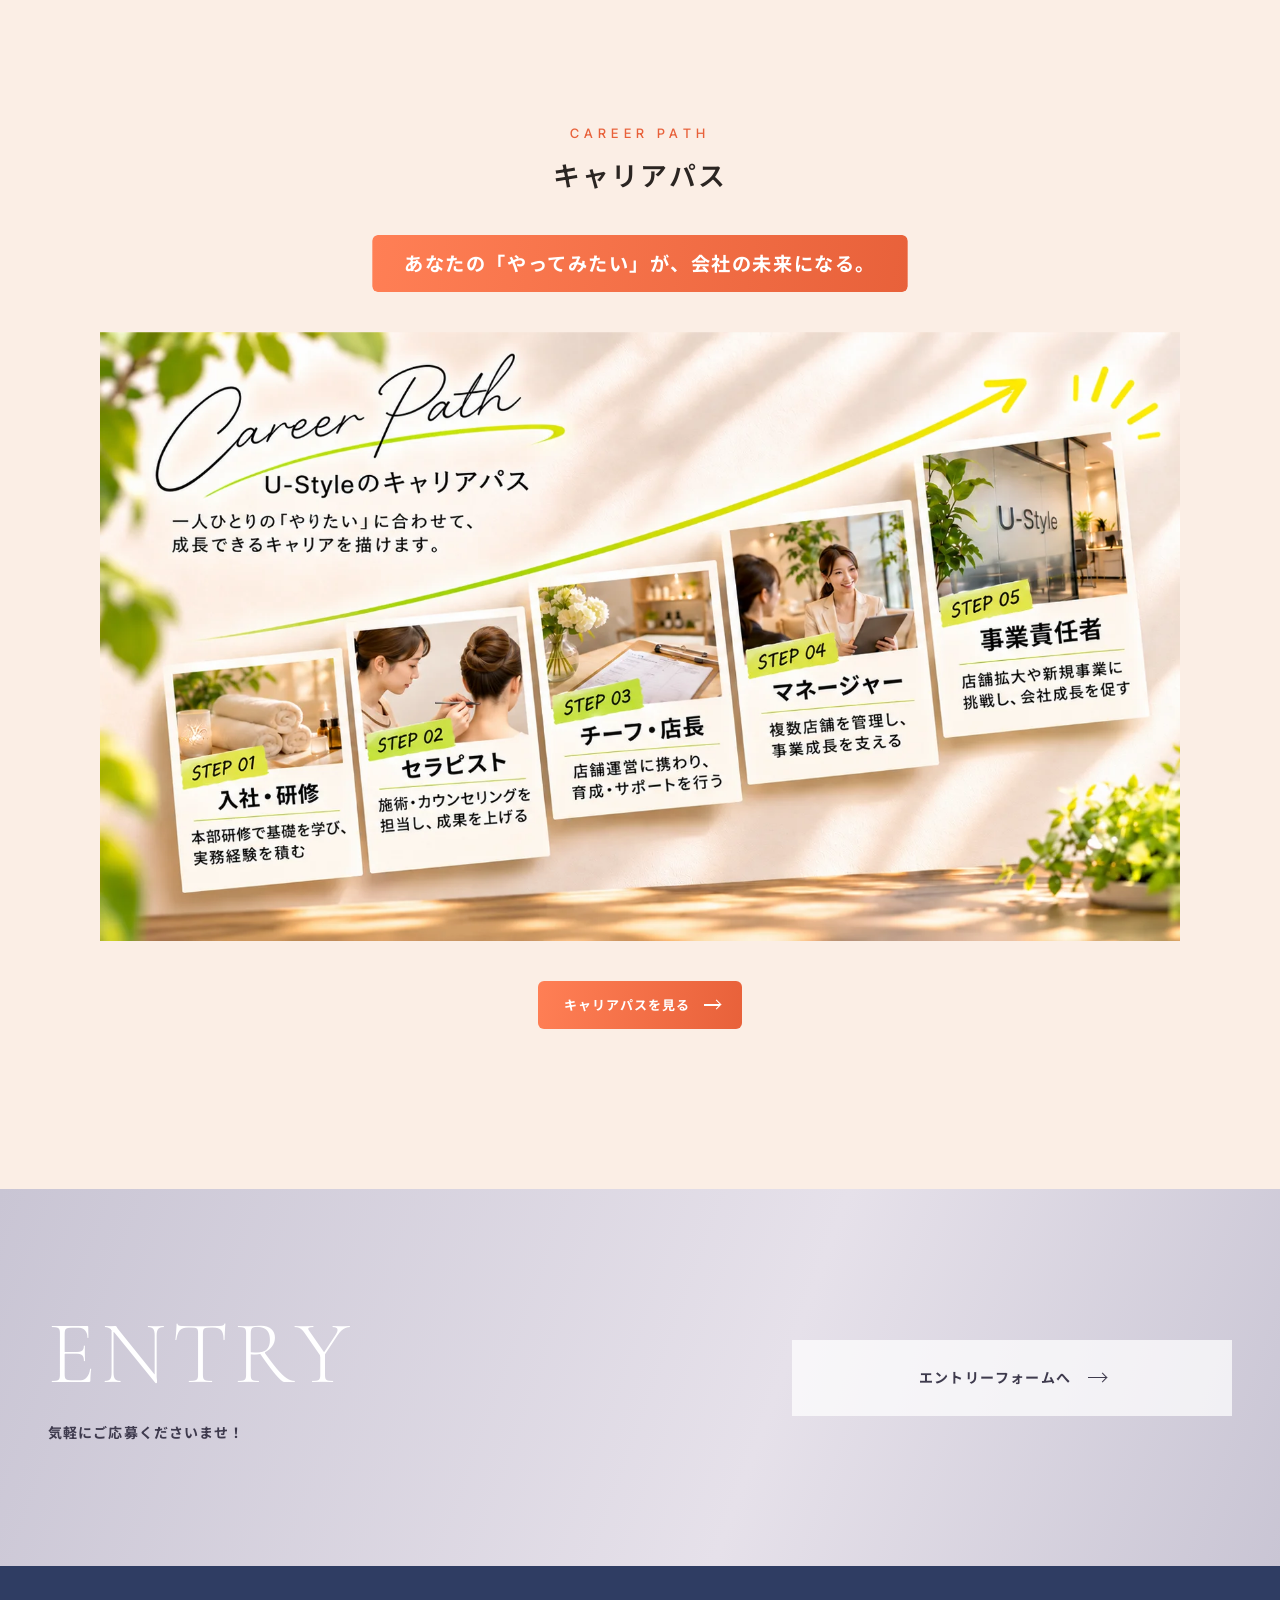
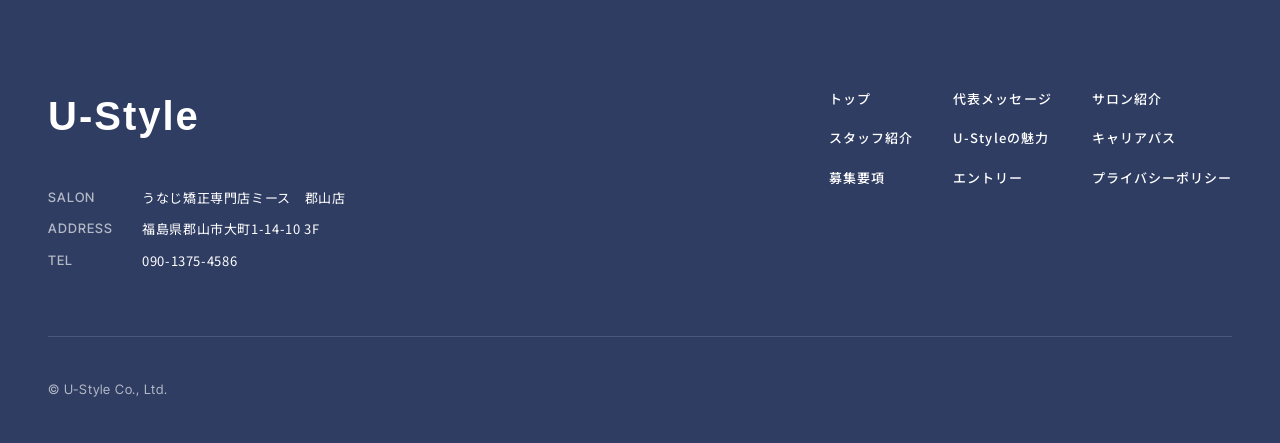
==== commit 9f91b6d0: "表示を更新（2026-11-26）" ====
--- a/index.html
+++ b/index.html
@@ -20,19 +20,19 @@
 <link rel="preconnect" href="https://fonts.googleapis.com">
 <link rel="preconnect" href="https://fonts.gstatic.com" crossorigin>
 <link href="https://fonts.googleapis.com/css2?family=Inter+Tight:wght@500;800&family=Noto+Sans+JP:wght@400;500;700&family=Shippori+Mincho+B1:wght@600&family=Cormorant+Garamond:wght@300&family=Allura&display=swap" rel="stylesheet">
-<link rel="icon" href="assets/favicon.ico?v=20261126112149" sizes="any">
-<link rel="icon" href="assets/favicon-32.png?v=20261126112149" type="image/png" sizes="32x32">
-<link rel="apple-touch-icon" href="assets/apple-touch-icon.png?v=20261126112149">
-<link rel="stylesheet" href="tokens.css?v=20261126112149">
-<link rel="stylesheet" href="base.css?v=20261126112149">
-<link rel="stylesheet" href="style.css?v=20261126112149">
+<link rel="icon" href="assets/favicon.ico?v=20261126134013" sizes="any">
+<link rel="icon" href="assets/favicon-32.png?v=20261126134013" type="image/png" sizes="32x32">
+<link rel="apple-touch-icon" href="assets/apple-touch-icon.png?v=20261126134013">
+<link rel="stylesheet" href="tokens.css?v=20261126134013">
+<link rel="stylesheet" href="base.css?v=20261126134013">
+<link rel="stylesheet" href="style.css?v=20261126134013">
 </head>
 <body>
 
 <header class="header header--corner">
   <a class="logo" href="./" aria-label="U-Style株式会社 トップへ">
-    <img class="logo__w" src="assets/logo_w.svg?v=20261126112149" alt="" width="168" height="60">
-    <img class="logo__c" src="assets/logo.svg?v=20261126112149" alt="" width="168" height="60">
+    <img class="logo__w" src="assets/logo_w.svg?v=20261126134013" alt="" width="168" height="60">
+    <img class="logo__c" src="assets/logo.svg?v=20261126134013" alt="" width="168" height="60">
   </a>
   <div class="header__acts">
     <button class="menu-btn" type="button" aria-expanded="false" aria-controls="drawer" aria-label="メニューを開く"><span></span><span></span></button>
@@ -55,11 +55,11 @@
 
 <main>
 
-    <div class="loading" aria-hidden="true"><div class="loading__in"><img class="loading__logo" src="assets/logo.svg?v=20261126112149" alt="" width="168" height="60"></div></div>
+    <div class="loading" aria-hidden="true"><div class="loading__in"><img class="loading__logo" src="assets/logo.svg?v=20261126134013" alt="" width="168" height="60"></div></div>
 
     <section class="fv">
     <div class="fv__pics" aria-hidden="true">
-      <div class="fv__pic"><img src="assets/fv-care.webp?v=20261126112149" alt="" width="1448" height="1086"></div>
+      <div class="fv__pic"><img src="assets/fv-care.webp?v=20261126134013" alt="" width="1448" height="1086"></div>
     </div>
     <div class="fv__body" data-on-photo>
       <p class="fv__en" aria-hidden="true" data-todo>U-STYLE／RECRUIT</p>
@@ -82,11 +82,11 @@
       <p class="txt">「美容の仕事は<wbr>好きだったけど、<wbr>働き方が<wbr>合わなかった」<br>「結婚や出産を機に、<wbr>美容師を<wbr>続けられなくなった」<br>「せっかく取得した<wbr>美容師免許を<wbr>活かせていない」<br>そんな想いを<wbr>抱えている方も<wbr>いるのでは<wbr>ないでしょうか。</p>
       <a class="go" href="message/" data-todo><span>代表メッセージを読む</span><i aria-hidden="true"></i></a>
     </div>
-    <figure class="msg__pic" data-fx="wipe-r"><img src="assets/message.webp?v=20261126112149" alt="" width="1000" height="666" loading="lazy" data-todo></figure>
+    <figure class="msg__pic" data-fx="wipe-r"><img src="assets/message.webp?v=20261126134013" alt="" width="1200" height="800" loading="lazy" data-todo></figure>
   </section>
 
     <section class="salon" id="salon">
-    <figure class="salon__pic" data-fx="wipe"><img src="assets/salon.webp?v=20261126112149" alt="うなじ矯正専門店ミース 郡山店の入口" width="1200" height="900" loading="lazy"></figure>
+    <figure class="salon__pic" data-fx="wipe"><img src="assets/salon.webp?v=20261126134013" alt="うなじ矯正専門店ミース 郡山店の入口" width="1200" height="900" loading="lazy"></figure>
     <div class="salon__body rv">
       <div class="hd" data-fx="head"><p class="hd__en" aria-hidden="true">SALON</p><h2 class="hd__ja">サロン紹介</h2></div>
       <ul class="pills" data-fx="list"><li>郡山駅 徒歩9分</li><li>OPEN 10：00〜21：00</li></ul>
@@ -115,9 +115,9 @@
         </div>
         <a class="go" href="staff/" data-todo><span>スタッフ紹介を見る</span><i aria-hidden="true"></i></a>
       </div>
-      <figure class="staff__pic" data-fx="wipe-r"><img src="assets/staff.webp?v=20261126112149" alt="スタッフの塩田 真澄さん" width="1086" height="1448" loading="lazy"></figure>
-    </div>
-    <figure class="band" data-fx="wipe"><img src="assets/team.webp?v=20261126112149" alt="" width="1600" height="900" loading="lazy"></figure>
+      <figure class="staff__pic" data-fx="wipe-r"><img src="assets/staff.webp?v=20261126134013" alt="スタッフの塩田 真澄さん" width="1086" height="1448" loading="lazy"></figure>
+    </div>
+    <figure class="band" data-fx="wipe"><img src="assets/team.webp?v=20261126134013" alt="" width="1600" height="900" loading="lazy"></figure>
   </section>
 
     <section class="appeal" id="appeal">
@@ -126,19 +126,19 @@
       <ol class="rows">
         <li class="row">
           <div class="row__box" data-fx="slide"><p class="row__no" aria-hidden="true">01</p><h3 class="row__ttl"><span class="vh">①</span>研修充実</h3><p class="txt">入社後は、<wbr>約2週間の<wbr>本部研修から<wbr>スタート。<wbr>施術に必要な<wbr>技術はもちろん、<wbr>カウンセリングの<wbr>進め方や<wbr>プランの<wbr>ご案内方法など、<wbr>業務に必要な<wbr>知識を<wbr>基礎から<wbr>学べます。</p></div>
-          <figure class="row__pic" data-fx="wipe"><img src="assets/point-1.webp?v=20261126112149" alt="" width="1000" height="750" loading="lazy"></figure>
+          <figure class="row__pic" data-fx="wipe"><img src="assets/point-1.webp?v=20261126134013" alt="" width="1000" height="750" loading="lazy"></figure>
         </li>
         <li class="row">
           <div class="row__box" data-fx="slide"><p class="row__no" aria-hidden="true">02</p><h3 class="row__ttl"><span class="vh">②</span>集客不要</h3><p class="txt">集客は<wbr>本部が<wbr>広告を通じて<wbr>行うため、<wbr>スタッフ自身が<wbr>新規の<wbr>お客様を<wbr>探すことは<wbr>ありません。</p></div>
-          <figure class="row__pic" data-fx="wipe"><img src="assets/recruit.webp?v=20261126112149" alt="" width="1600" height="1200" loading="lazy"></figure>
+          <figure class="row__pic" data-fx="wipe"><img src="assets/recruit.webp?v=20261126134013" alt="" width="1600" height="1200" loading="lazy"></figure>
         </li>
         <li class="row">
           <div class="row__box" data-fx="slide"><p class="row__no" aria-hidden="true">03</p><h3 class="row__ttl"><span class="vh">③</span>高収入、<wbr>自由な勤務体制</h3><p class="txt">未経験でも<wbr>月給26万円以上から<wbr>スタート。<wbr>さらに、<wbr>売上に応じて<wbr>3％の<wbr>インセンティブを<wbr>支給します。</p></div>
-          <figure class="row__pic" data-fx="wipe"><img src="assets/staff-team.webp?v=20261126112149" alt="" width="1200" height="800" loading="lazy"></figure>
+          <figure class="row__pic" data-fx="wipe"><img src="assets/staff-team.webp?v=20261126134013" alt="" width="1200" height="800" loading="lazy"></figure>
         </li>
         <li class="row">
           <div class="row__box" data-fx="slide"><p class="row__no" aria-hidden="true">04</p><h3 class="row__ttl"><span class="vh">④</span>多彩な<wbr>キャリアステップ</h3><p class="txt">目指しているのは、<wbr>セラピストから<wbr>店長、<wbr>エリアマネージャーへと<wbr>成長できる組織。</p></div>
-          <figure class="row__pic" data-fx="wipe"><img src="assets/point-4.webp?v=20261126112149" alt="" width="755" height="916" loading="lazy"></figure>
+          <figure class="row__pic" data-fx="wipe"><img src="assets/point-4.webp?v=20261126134013" alt="" width="755" height="916" loading="lazy"></figure>
         </li>
       </ol>
       <div class="more rv"><a class="go" href="appeal/" data-todo><span>U-Styleの魅力を見る</span><i aria-hidden="true"></i></a></div>
@@ -168,7 +168,7 @@
     <div class="wrap">
       <div class="hd hd--c" data-fx="head"><p class="hd__en" aria-hidden="true">CAREER PATH</p><h2 class="hd__ja">キャリアパス</h2></div>
       <p class="pill-h pill-h--l" data-fx="pill">あなたの<wbr>「やってみたい」が、<wbr>会社の<wbr>未来になる。</p>
-      <figure class="career__pic" data-fx="wipe"><img src="assets/career.webp?v=20261126112149" alt="キャリアパスの図：入社・研修、セラピスト、チーフ・店長、マネージャー、事業責任者" width="1600" height="902" loading="lazy"></figure>
+      <figure class="career__pic" data-fx="wipe"><img src="assets/career.webp?v=20261126134013" alt="キャリアパスの図：入社・研修、セラピスト、チーフ・店長、マネージャー、事業責任者" width="1600" height="902" loading="lazy"></figure>
       <div class="more rv"><a class="go" href="career/" data-todo><span>キャリアパスを見る</span><i aria-hidden="true"></i></a></div>
     </div>
   </section>
@@ -188,7 +188,7 @@
 <footer class="footer">
   <div class="wrap footer__top">
     <div class="footer__co">
-      <a class="footer__logo" href="./" aria-label="U-Style株式会社 トップへ"><img src="assets/logo_w.svg?v=20261126112149" alt="" width="168" height="60" loading="lazy"></a>
+      <a class="footer__logo" href="./" aria-label="U-Style株式会社 トップへ"><img src="assets/logo_w.svg?v=20261126134013" alt="" width="168" height="60" loading="lazy"></a>
       <dl class="footer__info">
         <dt>SALON</dt><dd>うなじ矯正専門店ミース　郡山店</dd>
         <dt>ADDRESS</dt><dd>福島県郡山市大町<span class="nb">1-14-10 3F</span></dd>
@@ -210,6 +210,6 @@
   <p class="wrap footer__copy">© U-Style Co., Ltd.</p>
 </footer>
 
-<script src="site.js?v=20261126112149"></script>
+<script src="site.js?v=20261126134013"></script>
 </body>
 </html>
--- a/tokens.css
+++ b/tokens.css
@@ -12,6 +12,7 @@
   --c-pink: #e8508a;      
   --c-navy: #2f3d63;      
   --c-pale: #fbeee5;
+  --c-hero: #f8dccc;      
   --c-ink: #2b2522;
   --c-ink-soft: #6b5f59;
   --c-line: #efdcd0;
--- a/style.css
+++ b/style.css
@@ -1,7 +1,3 @@
-.fv__photo, .about__photo, .media__img, .company__photo, .duo__photo, .row__img { overflow: hidden; background: var(--c-ph-1); }
-.about__photo, .media__img, .company__photo, .row__img { position: relative; }
-.fv__photo img, .about__photo img, .media__img img, .company__photo img, .duo__photo img, .row__img img { width: 100%; height: 100%; object-fit: cover; }
-
 .header--corner { align-items: flex-start; padding-left: 0; padding-top: 0; }
 .header--corner .logo { display: grid; place-items: center; width: 108px; height: 92px; padding: 0 16px; border-bottom-right-radius: 22px; background: linear-gradient(140deg, var(--c-accent-2), var(--c-sub-deep)); }
 .header--corner .logo__c { display: none; }
@@ -222,3 +218,195 @@
 @media (prefers-reduced-motion: reduce) {
   .blob, .ring, .go::before, .msg__pic.is-in img { animation: none; }
 }
+
+.phero { background: var(--c-base); }
+.phero__panel { display: grid; gap: var(--sp-p); justify-items: start; width: calc(100% - var(--gutter)); padding: calc(92px + var(--sp-b)) var(--gutter) var(--sp-g); background: linear-gradient(120deg, var(--c-hero), var(--c-peach)); }
+.phero__en { display: flex; flex-wrap: wrap; column-gap: 0.3em; font-family: var(--ff-en); font-weight: 500; font-size: clamp(36px, 6.4vw, 96px); line-height: 1.1; letter-spacing: 0.12em; color: var(--c-sub-deep); }
+.phero__ja { font-size: clamp(18px, 1.6vw, 22px); font-weight: 600; letter-spacing: 0.12em; }
+.phero .crumb { margin-top: var(--sp-1); font-family: var(--ff-en); letter-spacing: 0.08em; }
+@media (min-width: 960px) {
+  .phero__panel { width: 92%; min-height: 460px; align-content: end; padding: calc(148px + var(--sp-g)) 8% var(--sp-g); }
+}
+
+.hang { display: block; padding-left: 1em; text-indent: -1em; }
+.chk { display: grid; gap: 6px; font-size: var(--fs-small); line-height: 1.9; }
+.chk li { padding-left: 1em; text-indent: -1em; }
+.note { display: block; padding-left: 1em; text-indent: -1em; }
+
+.mm { padding-block: var(--sp-s); background: var(--c-peach); }
+.mm__in { display: grid; gap: var(--sp-b); width: min(100% - var(--gutter) * 2, 1200px); margin-inline: auto; }
+.mm__pic { aspect-ratio: 3 / 2; overflow: hidden; background: var(--c-cream); }
+.mm__pic img { width: 100%; height: 100%; object-fit: cover; }
+.mm__body { display: grid; gap: var(--sp-b); padding: var(--sp-g) var(--sp-b); background: var(--c-base); }
+.mm__lead { max-width: 14em; font-size: clamp(21px, 2.2vw, 30px); font-weight: 600; line-height: 1.7; letter-spacing: 0.06em; }
+.mm__txt { display: grid; gap: var(--sp-p); font-size: var(--fs-label); line-height: 2.1; letter-spacing: 0.05em; }
+.mm__q { font-weight: 600; }
+.mm__wish { display: grid; gap: var(--sp-1); padding: var(--sp-p) var(--sp-b); border-left: 3px solid var(--c-sub); background: var(--c-cream); font-weight: 600; }
+.mm__key { font-size: clamp(20px, 1.9vw, 26px); font-weight: 600; letter-spacing: 0.12em; text-align: center; }
+.mm__end { font-size: var(--fs-label); font-weight: 600; line-height: 2; letter-spacing: 0.05em; text-align: center; }
+.mm__sign { justify-self: end; font-size: var(--fs-label); letter-spacing: 0.12em; }
+@media (min-width: 960px) {
+  .mm__in { grid-template-columns: minmax(0, 7fr) minmax(0, 5fr); align-items: start; gap: 0; }
+  .mm__body { grid-template-columns: fit-content(40em); justify-content: center; padding: var(--sp-s) var(--sp-g); }
+  .mm__pic { order: 1; position: sticky; top: var(--sp-s); aspect-ratio: 4 / 5; }
+}
+
+.sl { position: relative; overflow: hidden; padding-block: var(--sp-s); background: var(--c-cream); }
+.sl__in { position: relative; z-index: 1; display: grid; gap: var(--sp-g); }
+.sl__pics { display: grid; grid-template-columns: repeat(12, minmax(0, 1fr)); }
+.sl__a { grid-column: 1 / 11; grid-row: 1; aspect-ratio: 4 / 3; overflow: hidden; }
+.sl__b { grid-column: 6 / -1; grid-row: 1; align-self: end; aspect-ratio: 4 / 3; margin-bottom: -18%; overflow: hidden; border: 6px solid var(--c-cream); }
+.sl__a img, .sl__b img { width: 100%; height: 100%; object-fit: cover; }
+.sl__card { position: relative; overflow: hidden; display: grid; gap: var(--sp-b); grid-template-columns: fit-content(36em); justify-content: center; margin-top: var(--sp-g); padding: var(--sp-g) var(--sp-b); background: var(--c-base); }
+.sl__name { font-size: clamp(17px, 1.6vw, 22px); font-weight: 600; letter-spacing: 0.06em; }
+.sinfo--l { max-width: none; font-size: var(--fs-label); }
+@media (min-width: 960px) {
+  .sl__in { grid-template-columns: 7fr 5fr; align-items: center; gap: var(--sp-s); }
+  .sl__b { margin-bottom: -24%; }
+  .sl__card { margin-top: 0; padding: var(--sp-s) var(--sp-g); }
+}
+
+.sf { padding-top: var(--sp-s); background: var(--c-base); }
+.sf__in { display: grid; gap: var(--sp-g); }
+.sf__pic { aspect-ratio: 4 / 5; overflow: hidden; }
+.sf__pic img { width: 100%; height: 100%; object-fit: cover; object-position: 50% 14%; }
+.sf__body { display: grid; gap: var(--sp-g); align-content: center; }
+.sf__name { font-size: clamp(22px, 2vw, 28px); font-weight: 600; letter-spacing: 0.2em; }
+.qa { display: grid; gap: var(--sp-b); }
+.qa > div { display: grid; gap: var(--sp-p); padding-top: var(--sp-b); border-top: 1px dashed var(--c-line); }
+.qa dt { padding-left: 12px; border-left: 3px solid var(--c-sub); font-size: var(--fs-label); font-weight: 700; letter-spacing: 0.06em; }
+.qa dd { font-size: var(--fs-label); line-height: 2.1; letter-spacing: 0.05em; }
+.sf__band { margin-top: var(--sp-s); aspect-ratio: 16 / 9; overflow: hidden; }
+.sf__band img { width: 100%; height: 100%; object-fit: cover; object-position: 50% 0; }
+@media (min-width: 960px) {
+  .sf__in { grid-template-columns: 5fr 6fr; gap: var(--sp-s); align-items: center; }
+  .sf__band { aspect-ratio: 1440 / 640; }
+}
+
+.ap-msg { padding-block: var(--sp-s); background: var(--c-base); }
+.ap-msg__in { display: grid; gap: var(--sp-b); justify-items: center; max-width: 760px; text-align: center; }
+.ap-msg__lead { font-size: clamp(19px, 1.8vw, 24px); font-weight: 600; letter-spacing: 0.08em; }
+.ap-msg__why { display: grid; gap: var(--sp-1); font-size: var(--fs-label); font-weight: 600; letter-spacing: 0.06em; }
+.ap-msg__key { font-size: clamp(22px, 2.4vw, 32px); font-weight: 600; letter-spacing: 0.08em; }
+.pts { overflow-x: clip; padding-block: var(--sp-s); background: var(--c-peach); }
+.pts__list { display: grid; gap: var(--sp-b); }
+.pt { display: grid; gap: var(--sp-b); padding: var(--sp-b) var(--sp-b) var(--sp-g); background: var(--c-base); }
+.pt__head { display: flex; align-items: center; gap: var(--sp-p); padding-bottom: var(--sp-p); border-bottom: 1px solid var(--c-line); }
+.pt__no { flex: none; font-family: var(--ff-num); font-weight: 300; font-size: 56px; line-height: 1; color: var(--c-num); }
+.pt__ttl { font-size: clamp(17px, 1.6vw, 22px); font-weight: 600; line-height: 1.6; letter-spacing: 0.06em; }
+.pt__txt { display: grid; gap: var(--sp-p); }
+.pt__pic { aspect-ratio: 3 / 2; overflow: hidden; }
+.pt__pic img { width: 100%; height: 100%; object-fit: cover; object-position: 50% 25%; }
+@media (min-width: 960px) {
+  .pt { grid-template-columns: minmax(0, 7fr) minmax(0, 4fr); column-gap: var(--sp-g); padding: var(--sp-g); }
+  .pt__head { grid-column: 1 / -1; }
+  .pt__txt { align-content: start; }
+  .pt__no { font-size: 72px; }
+}
+
+.cp { padding-block: var(--sp-s); background: var(--c-cream); }
+.cp__pic { max-width: 1080px; margin: 0 auto var(--sp-s); overflow: hidden; }
+.cp__pic img { width: 100%; aspect-ratio: 1600 / 902; object-fit: cover; }
+.steps { position: relative; display: grid; gap: var(--sp-b); max-width: 960px; margin-inline: auto; }
+.steps::before { content: ""; position: absolute; left: 25px; top: 24px; bottom: 24px; width: 1px; background: var(--c-num); }
+.step { position: relative; display: grid; grid-template-columns: 52px 1fr; gap: 12px; align-items: start; }
+.step__no { display: grid; place-items: center; align-content: center; width: 52px; aspect-ratio: 1; border-radius: 50%; background: linear-gradient(140deg, var(--c-accent-2), var(--c-sub-deep)); color: var(--c-base); font-family: var(--ff-en); font-weight: 500; font-size: 22px; line-height: 1; }
+.step__no span { font-size: 13px; letter-spacing: 0.1em; }
+.step__body { display: grid; gap: var(--sp-p); padding: var(--sp-b) var(--sp-p); background: var(--c-base); }
+.step__ttl { font-size: clamp(18px, 1.6vw, 22px); font-weight: 600; letter-spacing: 0.08em; }
+.step__catch { font-size: var(--fs-label); font-weight: 700; line-height: 1.8; color: var(--c-sub-ink); letter-spacing: 0.04em; }
+@media (min-width: 960px) {
+  .steps { gap: var(--sp-g); }
+  .steps::before { left: 47px; }
+  .step { grid-template-columns: 96px 1fr; gap: var(--sp-g); }
+  .step__no { width: 96px; font-size: 30px; }
+  .step__body { padding: var(--sp-g); }
+}
+.pay { padding-block: var(--sp-s); background: var(--c-peach); }
+.pay__hd { display: grid; justify-items: center; gap: var(--sp-p); margin-bottom: var(--sp-g); }
+.pay__who { font-size: clamp(22px, 2.2vw, 30px); font-weight: 600; letter-spacing: 0.1em; }
+.pay__grid { display: grid; gap: var(--sp-p); max-width: 1080px; margin-inline: auto; }
+.pay__keys { display: none; }
+.pay__col { display: grid; align-content: start; background: var(--c-base); }
+.pay__when { display: grid; gap: 4px; padding: var(--sp-p); background: var(--c-cream); text-align: center; }
+.pay__m { font-size: clamp(17px, 1.5vw, 20px); font-weight: 700; letter-spacing: 0.08em; color: var(--c-sub-ink); }
+.pay__role { font-size: var(--fs-small); letter-spacing: 0.08em; }
+.pay__rows > div { display: grid; grid-template-columns: 1fr auto; align-items: center; padding: 12px var(--sp-p); border-bottom: 1px dashed var(--c-line); }
+.pay__rows dt { font-size: var(--fs-small); font-weight: 700; letter-spacing: 0.06em; }
+.pay__rows dd { font-family: var(--ff-en); font-weight: 500; font-size: 17px; letter-spacing: 0.04em; text-align: right; }
+.pay small { margin-left: 2px; font-family: var(--ff-body); font-size: var(--fs-small); }
+.pay__sum { font-family: var(--ff-en); font-weight: 500; letter-spacing: 0.04em; padding: var(--sp-p); background: linear-gradient(100deg, var(--c-sub), var(--c-sub-deep)); color: var(--c-base); font-size: 22px; text-align: center; }
+@media (min-width: 640px) and (max-width: 959px) { .pay__grid { grid-template-columns: 1fr 1fr; } }
+@media (min-width: 960px) {
+  .pay__grid { grid-template-columns: 8.5em repeat(4, minmax(0, 1fr)); gap: var(--sp-1); }
+  .pay__keys { display: grid; align-content: start; margin-top: 96px; }
+  .pay__when { height: 96px; align-content: center; }
+  .pay__keys li { display: grid; align-items: center; height: 52px; padding-left: var(--sp-p); border-bottom: 1px solid var(--c-peach); background: var(--c-cream); font-size: var(--fs-small); font-weight: 700; letter-spacing: 0.06em; }
+  .pay__rows > div { height: 52px; grid-template-columns: 1fr; }
+  .pay__rows dt { position: absolute; width: 1px; height: 1px; overflow: hidden; clip-path: inset(50%); white-space: nowrap; }
+}
+.wish { padding-block: var(--sp-s); background: var(--c-base); }
+.wish__in { display: grid; gap: var(--sp-b); justify-items: center; max-width: 880px; text-align: center; }
+
+.job { padding-block: var(--sp-s); background: var(--c-cream); }
+.job__in { display: grid; gap: var(--sp-s); }
+.job__top { display: grid; gap: var(--sp-b); justify-items: center; text-align: center; }
+.job__lead { font-size: clamp(19px, 2vw, 28px); font-weight: 600; line-height: 1.8; letter-spacing: 0.06em; }
+.job__work { display: grid; gap: var(--sp-g); }
+.job__pic { aspect-ratio: 4 / 3; overflow: hidden; }
+.job__pic img { width: 100%; height: 100%; object-fit: cover; object-position: 60% 30%; }
+.job__body { display: grid; gap: var(--sp-p); align-content: start; }
+.job__body > .hd__ja { margin-bottom: var(--sp-p); }
+.job__h3 { margin-top: var(--sp-p); font-size: var(--fs-label); font-weight: 700; letter-spacing: 0.06em; color: var(--c-sub-ink); }
+@media (min-width: 960px) { .job__work { grid-template-columns: 5fr 6fr; gap: var(--sp-s); align-items: center; } }
+.day { padding-block: var(--sp-s); background: var(--c-peach); }
+.day .hd__ja { text-align: center; }
+.flow { position: relative; display: grid; gap: var(--sp-p); max-width: 960px; margin: var(--sp-g) auto 0; }
+.flow::before { content: ""; position: absolute; left: 31px; top: 20px; bottom: 20px; width: 4px; margin-left: -2px; background: var(--c-sub-ink); }
+.flow__item { position: relative; display: grid; grid-template-columns: 64px 1fr; gap: var(--sp-p); align-items: center; }
+.flow__time { position: relative; display: grid; place-items: center; width: 64px; aspect-ratio: 1; border: 3px solid var(--c-sub-ink); border-radius: 50%; background: var(--c-cream); font-family: var(--ff-en); font-weight: 500; font-size: 15px; }
+.flow__box { display: grid; grid-template-columns: 40px 1fr; gap: var(--sp-p); align-items: center; padding: var(--sp-p); background: var(--c-base); }
+.flow__ic { width: 40px; fill: none; stroke: var(--c-sub-ink); stroke-width: 1.8; stroke-linecap: round; stroke-linejoin: round; }
+.flow__ttl { font-size: var(--fs-label); font-weight: 700; letter-spacing: 0.06em; color: var(--c-sub-ink); }
+.flow__txt { font-size: var(--fs-small); line-height: 1.9; }
+.flow__hours { display: grid; grid-template-columns: auto 1fr; max-width: 720px; margin: var(--sp-g) auto 0; background: var(--c-base); }
+.flow__hours dt { padding: var(--sp-p) var(--sp-b); background: linear-gradient(100deg, var(--c-sub), var(--c-sub-deep)); color: var(--c-base); font-weight: 700; letter-spacing: 0.1em; }
+.flow__hours dd { display: grid; place-items: center; font-family: var(--ff-en); font-weight: 500; font-size: 22px; letter-spacing: 0.06em; }
+@media (min-width: 960px) {
+  .flow { gap: 0; }
+  .flow::before { left: 50%; }
+  .flow__item { grid-template-columns: 1fr 88px 1fr; gap: var(--sp-b); }
+  .flow__time { grid-column: 2; grid-row: 1; width: 88px; font-size: 18px; }
+  .flow__box { grid-row: 1; grid-template-columns: 48px 1fr; padding: var(--sp-p) var(--sp-b); }
+  .flow__item:nth-child(odd) .flow__box { grid-column: 1; }
+  .flow__item:nth-child(even) .flow__box { grid-column: 3; }
+  .flow__ic { width: 48px; }
+}
+.cond { padding-block: var(--sp-s); background: var(--c-base); }
+.cond__in { display: grid; gap: var(--sp-s); max-width: 960px; }
+.cond__block { display: grid; gap: var(--sp-b); }
+.cond .chk { font-size: inherit; }
+
+.ef { padding-block: var(--sp-s); background: var(--c-cream); }
+.ef__in { display: grid; gap: var(--sp-g); max-width: 880px; }
+.ef__pic { aspect-ratio: 1600 / 854; overflow: hidden; }
+.ef__pic img { width: 100%; height: 100%; object-fit: cover; }
+.ef__form { padding: var(--sp-g) var(--sp-b); background: var(--c-base); }
+.field__opt { padding: 2px 8px; border-radius: 4px; background: var(--c-line); font-size: var(--fs-small); font-weight: 500; line-height: 1.6; }
+.field__file { min-height: 0; padding: 10px 12px; font-size: var(--fs-label); }
+.field__file::file-selector-button { margin-right: 12px; padding: 8px 16px; border: 0; border-radius: 4px; background: var(--c-peach); color: var(--c-ink); font: inherit; font-weight: 700; cursor: pointer; }
+.form__agree input { width: 20px; height: 20px; accent-color: var(--c-sub-deep); }
+.form__agree a { color: var(--c-sub-ink); text-decoration: underline; text-underline-offset: 3px; }
+.ef__send { justify-self: center; justify-content: space-between; min-width: min(100%, 320px); min-height: 60px; border: 0; cursor: pointer; font: inherit; font-size: var(--fs-label); font-weight: 700; }
+@media (min-width: 960px) { .ef__form { padding: var(--sp-s) var(--sp-s); } }
+
+.pp { padding-block: var(--sp-s); background: var(--c-cream); }
+.pp__in { display: grid; gap: var(--sp-g); max-width: 960px; padding: var(--sp-g) var(--sp-p); background: var(--c-base); }
+.pp__art { display: grid; gap: var(--sp-p); }
+.pp__h { padding-bottom: var(--sp-1); border-bottom: 1px solid var(--c-line); font-size: var(--fs-label); font-weight: 700; letter-spacing: 0.06em; }
+.pp__ol { display: grid; gap: var(--sp-1); font-size: var(--fs-small); line-height: 2; }
+.pp__ol > li, .pp__sub > li { display: grid; grid-template-columns: auto 1fr; gap: 0.3em; }
+.pp__sub { display: grid; gap: 2px; margin-top: var(--sp-1); }
+.pp__n { font-feature-settings: "tnum"; }
+.pp__co { max-width: none; margin-top: var(--sp-p); }
+@media (min-width: 960px) { .pp__in { padding: var(--sp-s); } }
